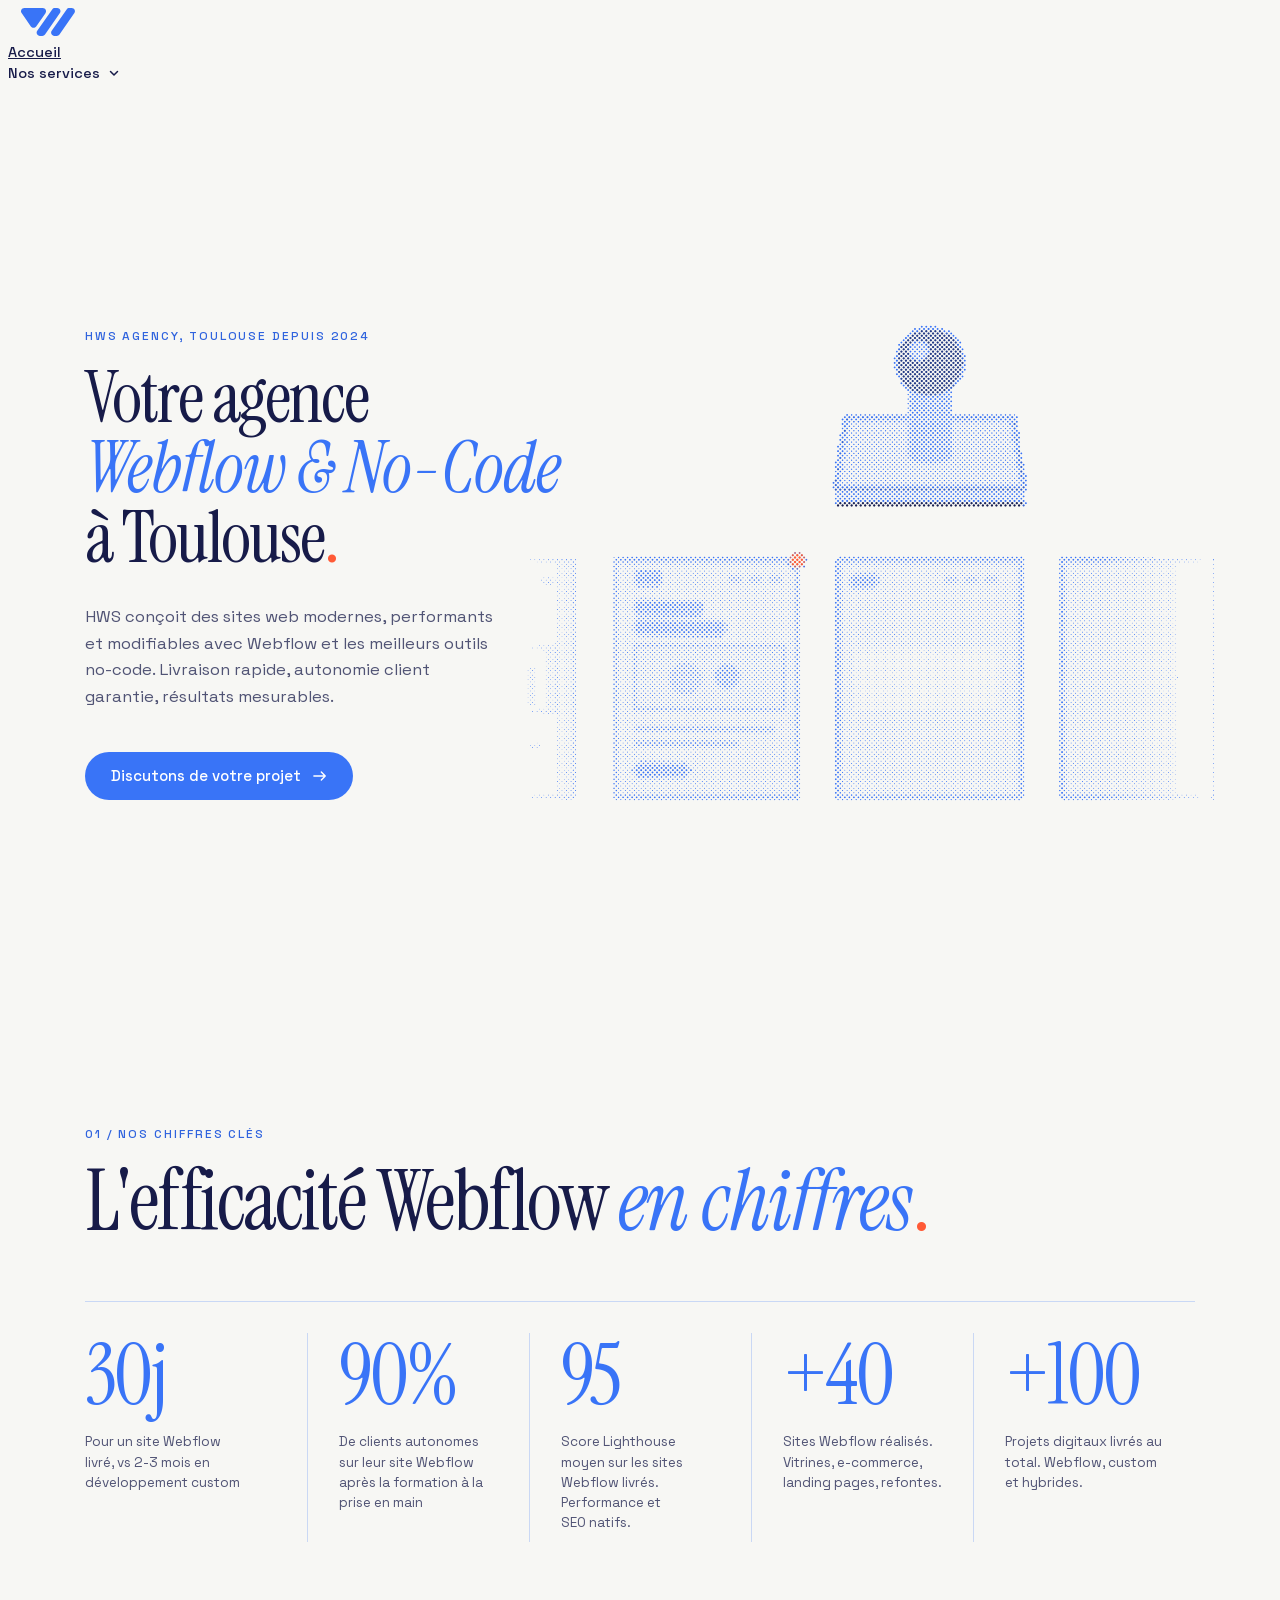
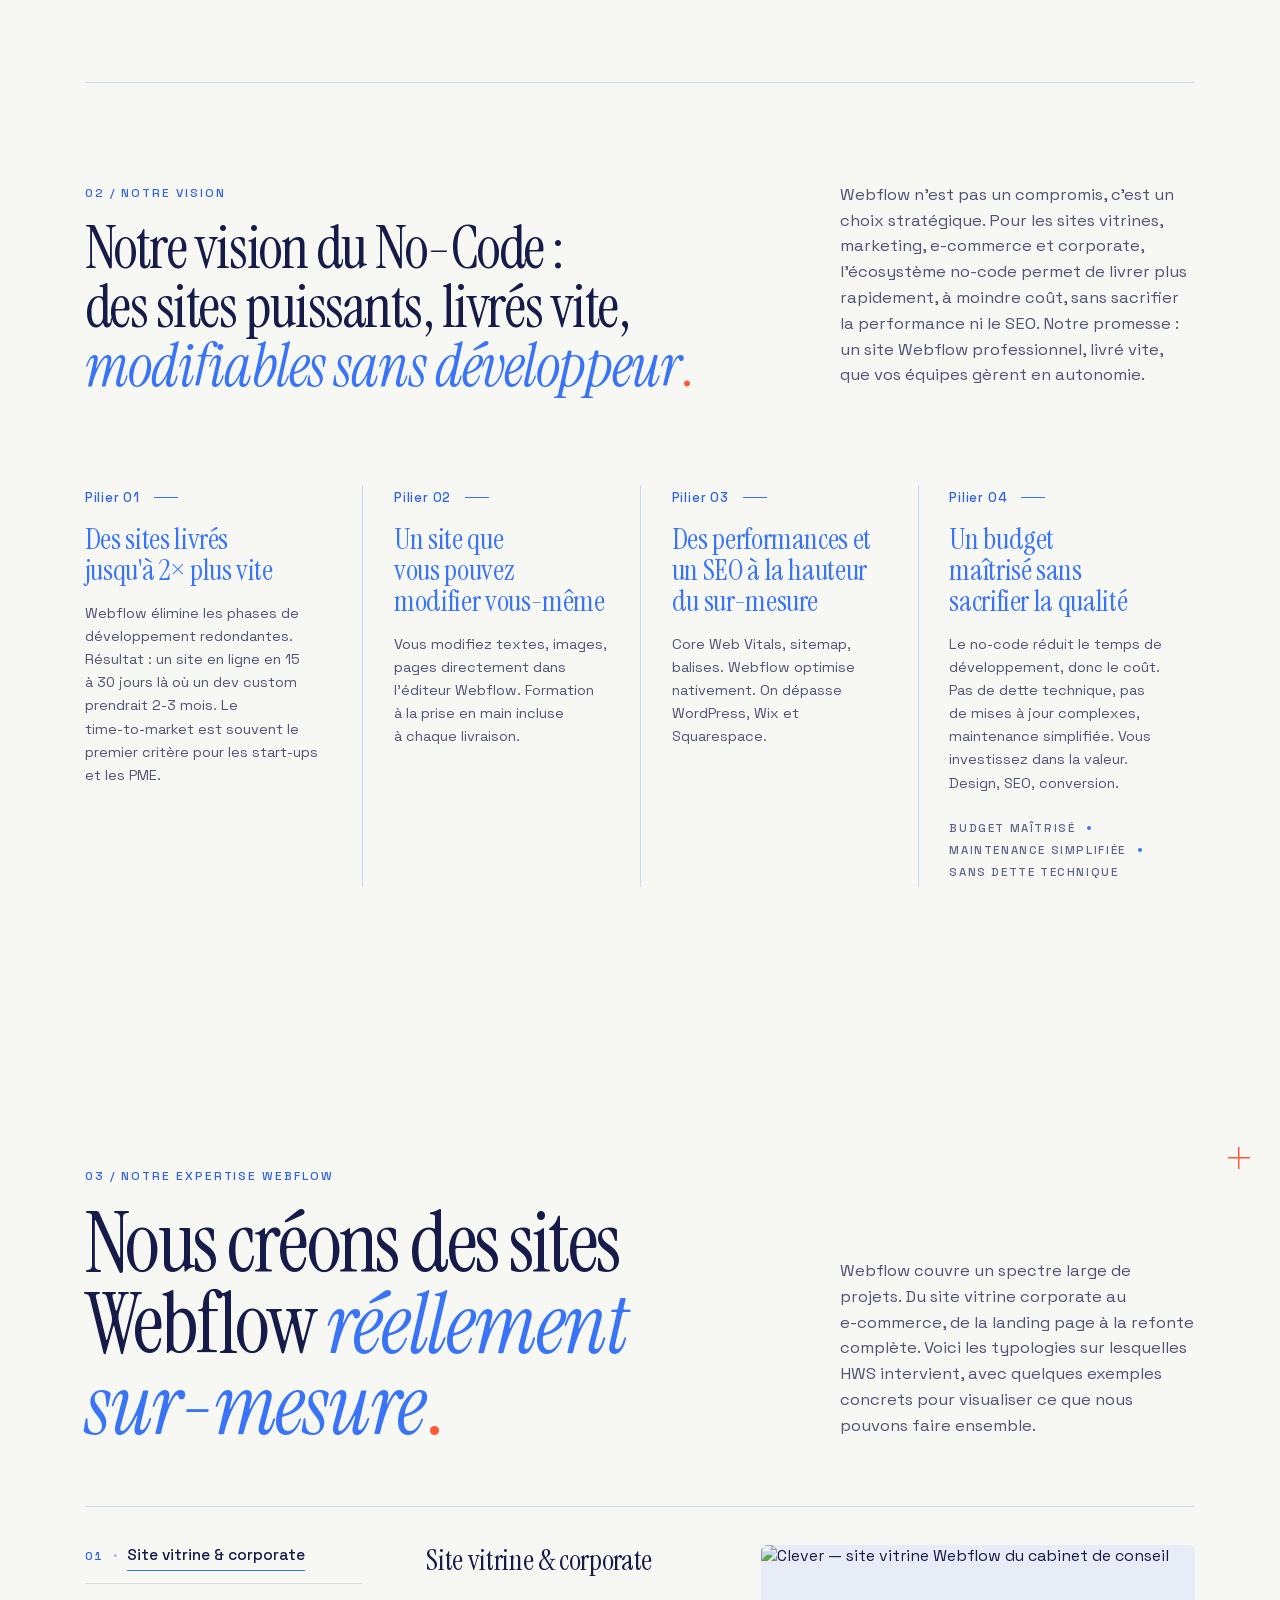
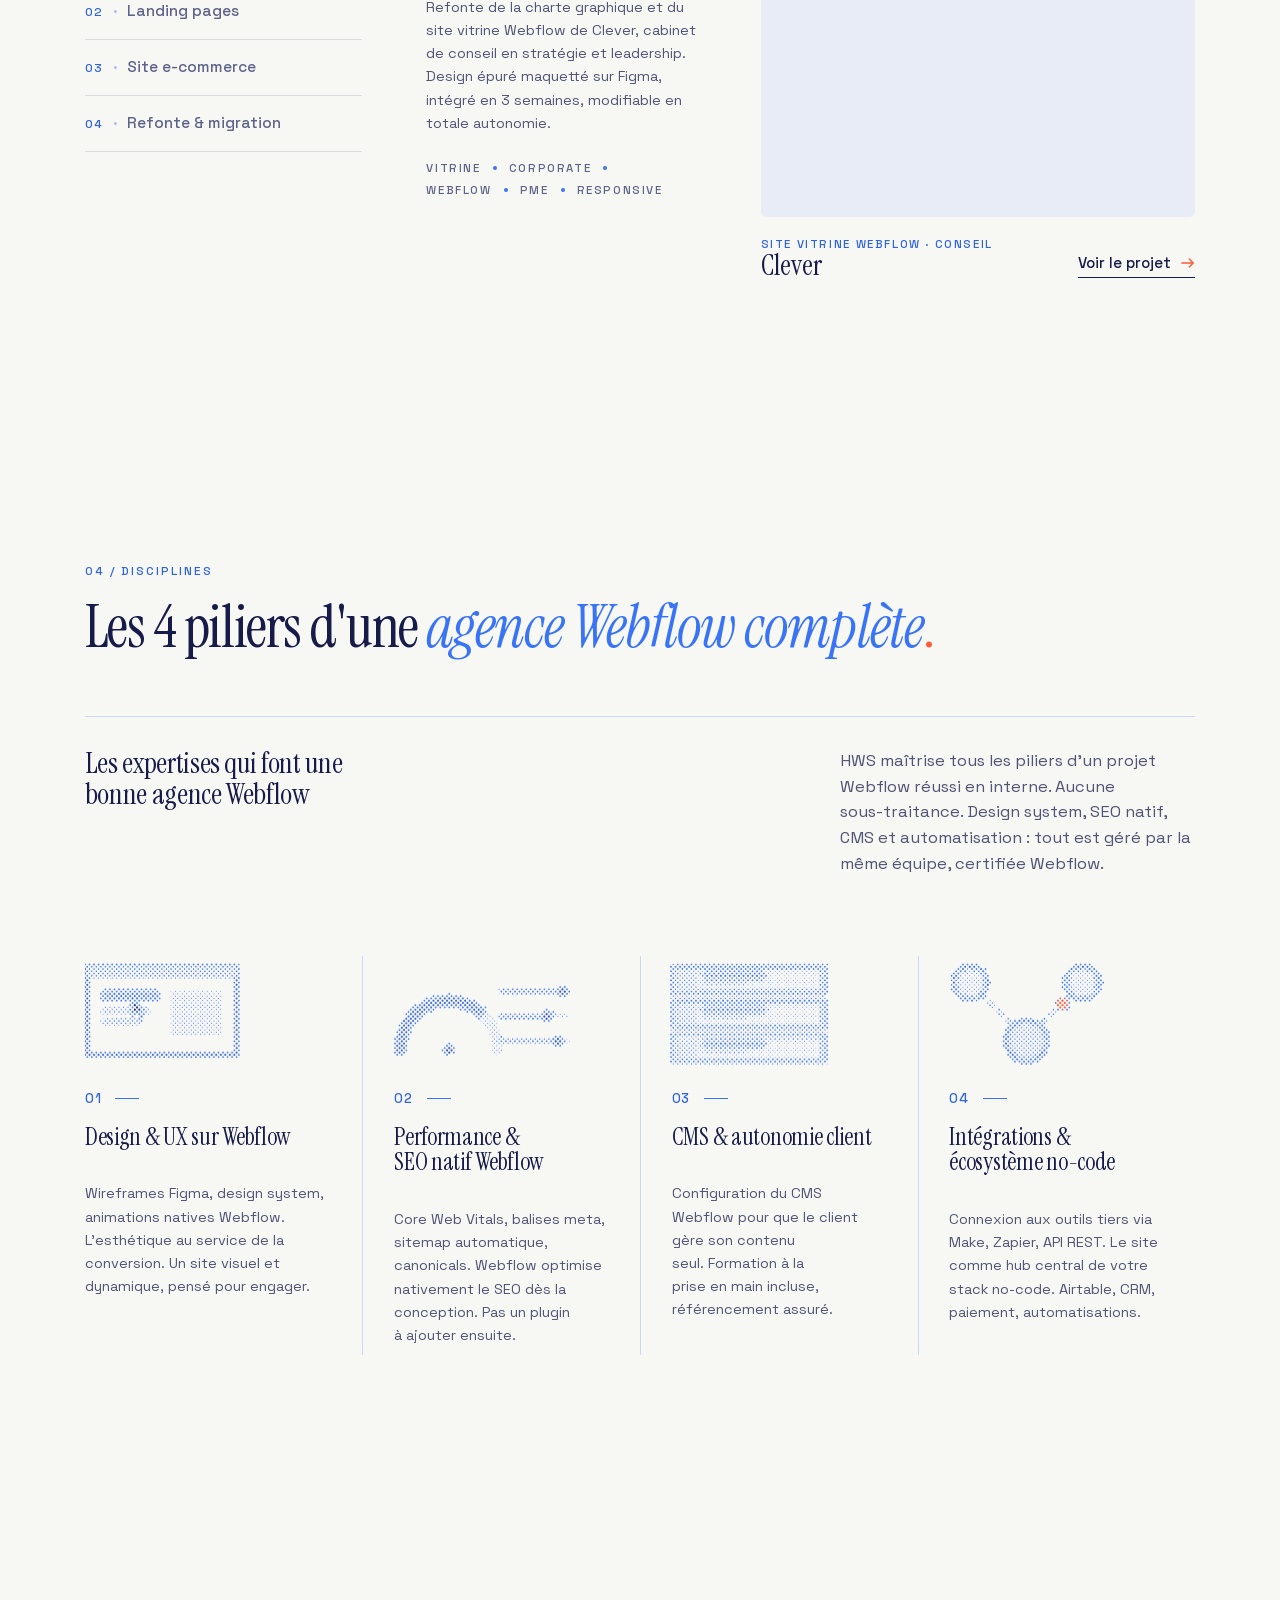
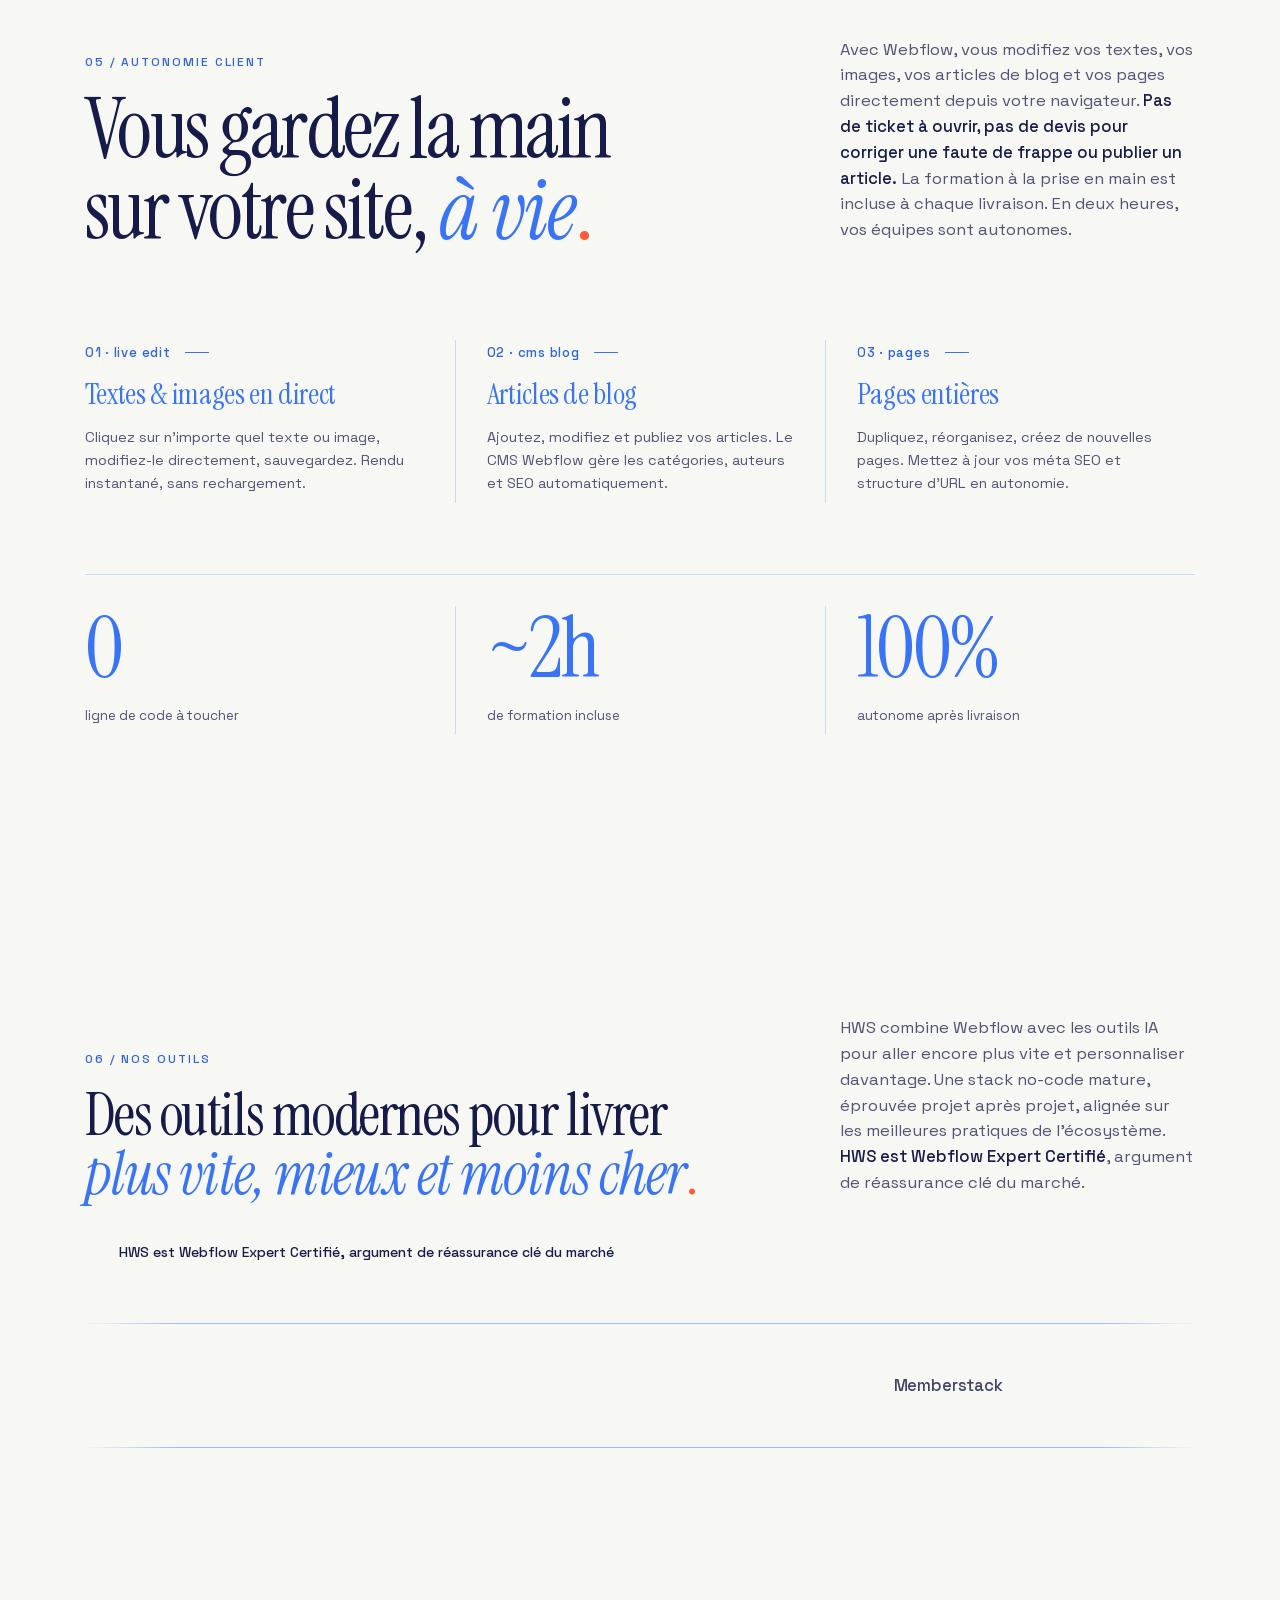
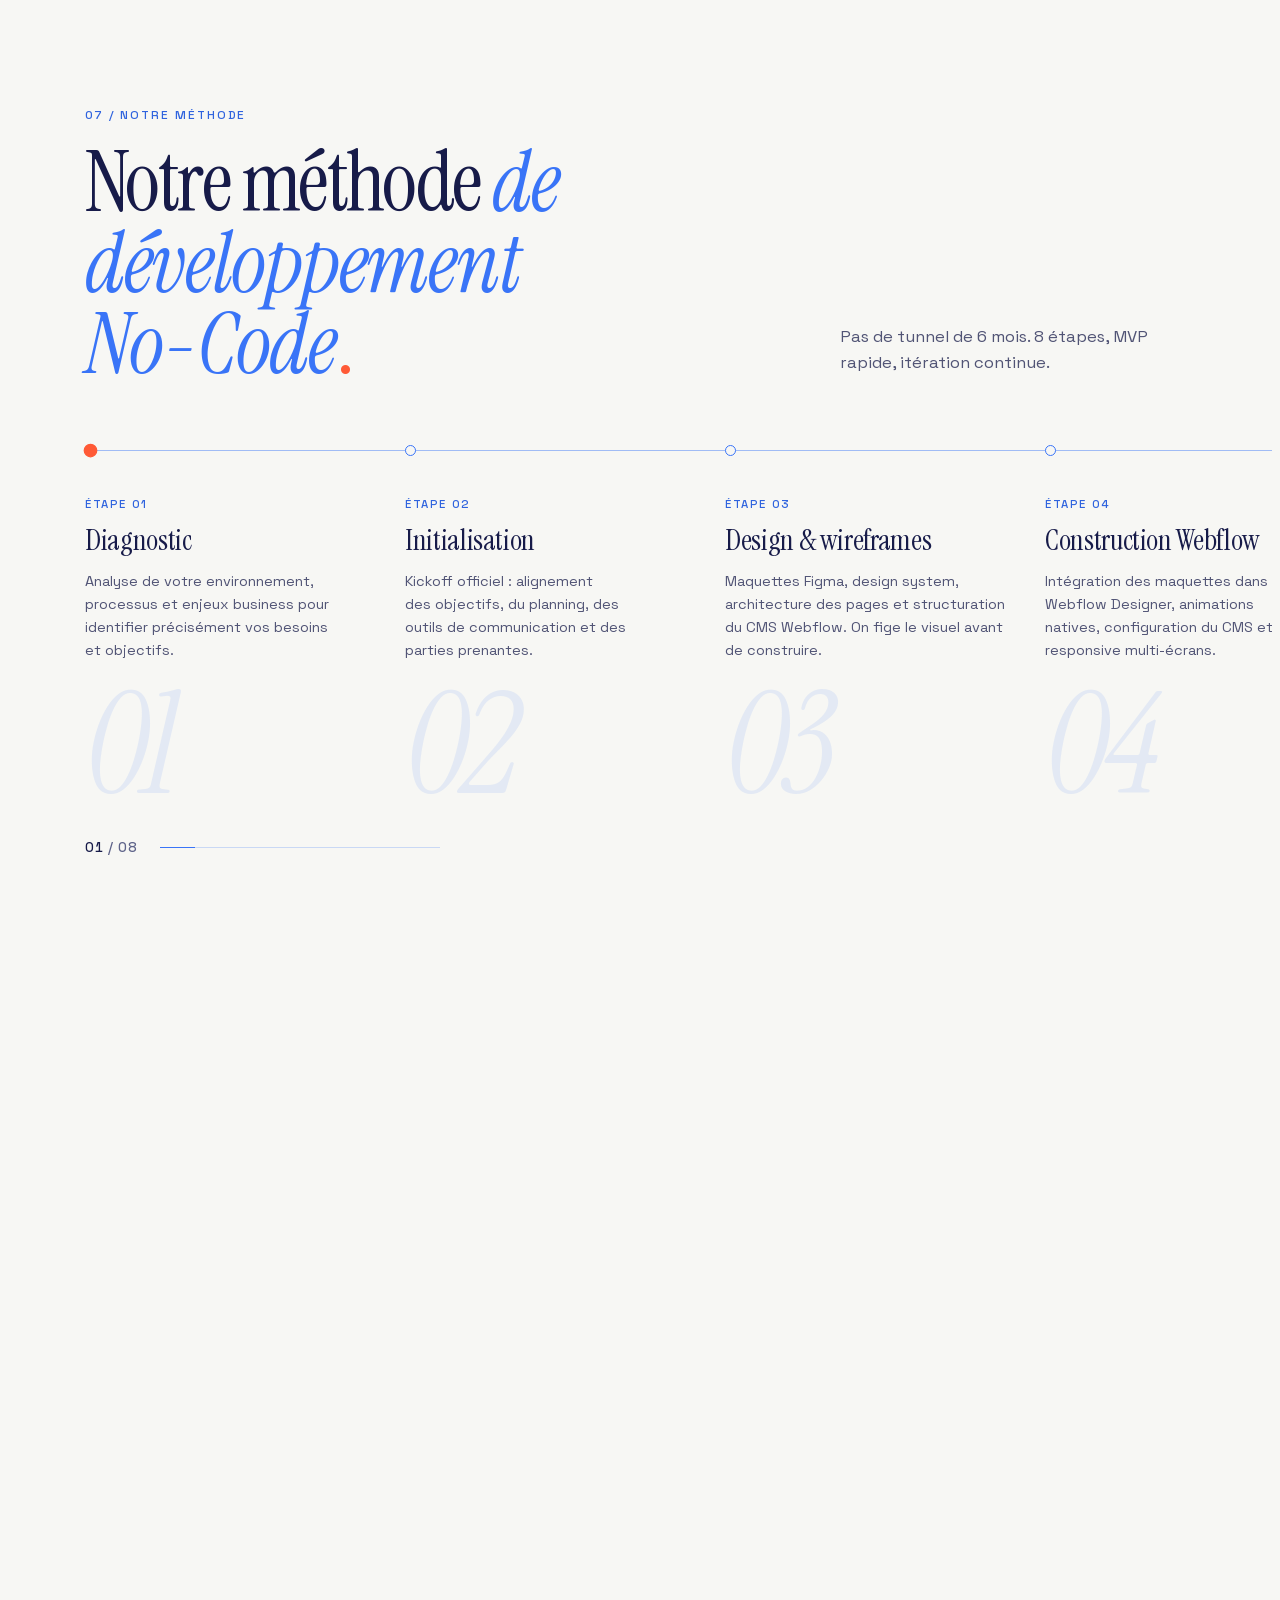
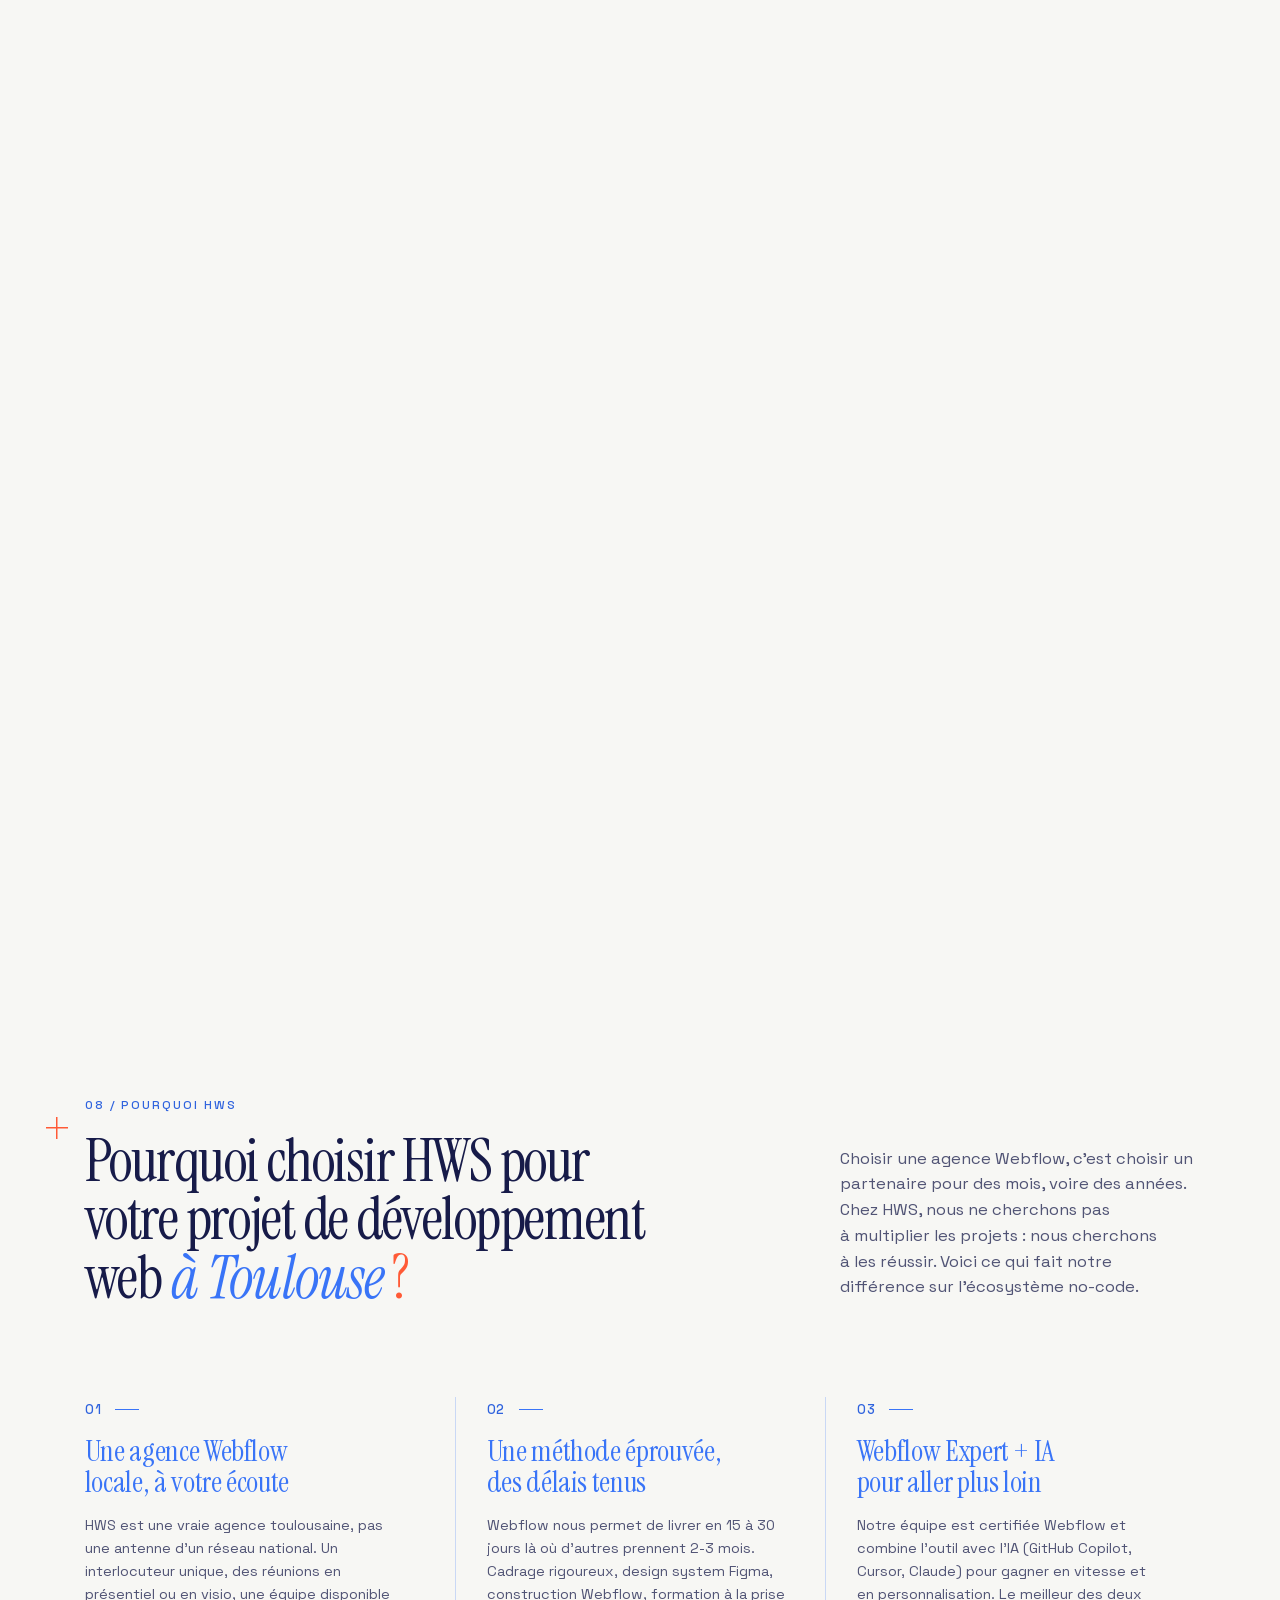
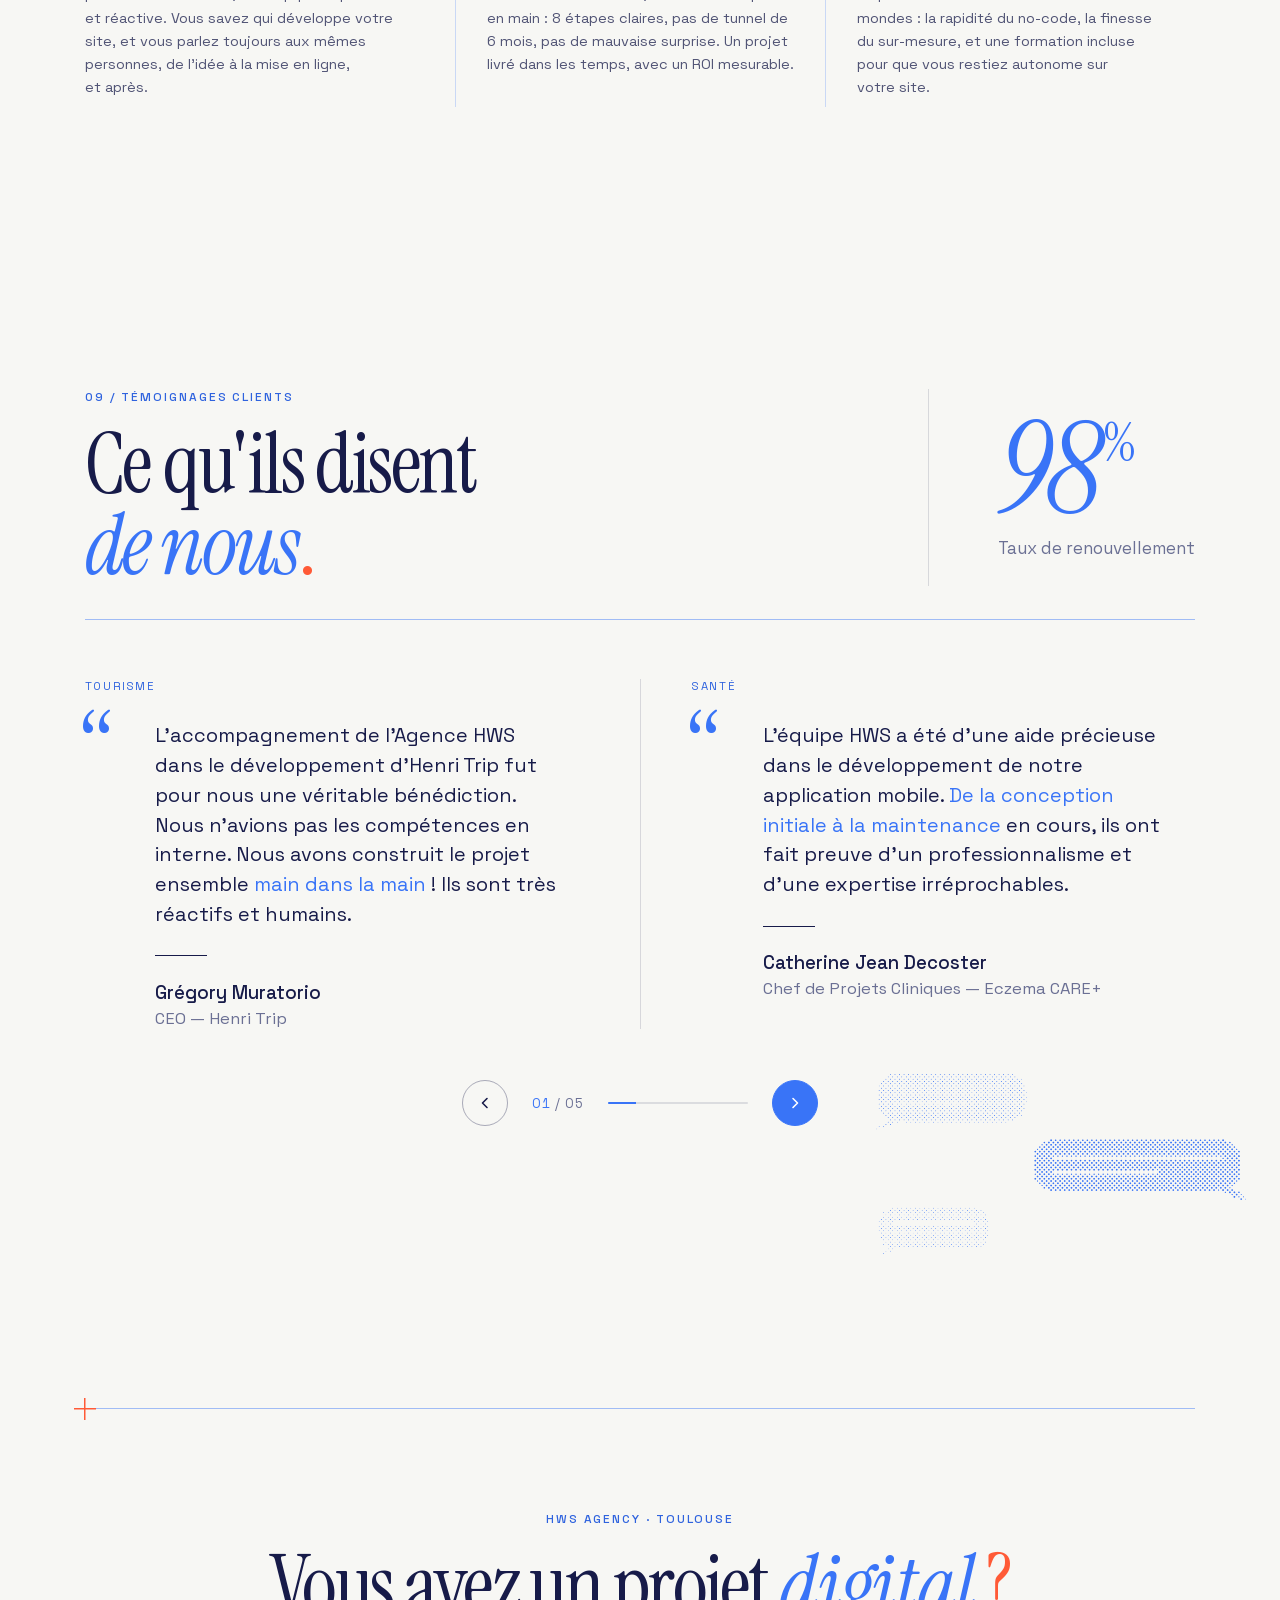
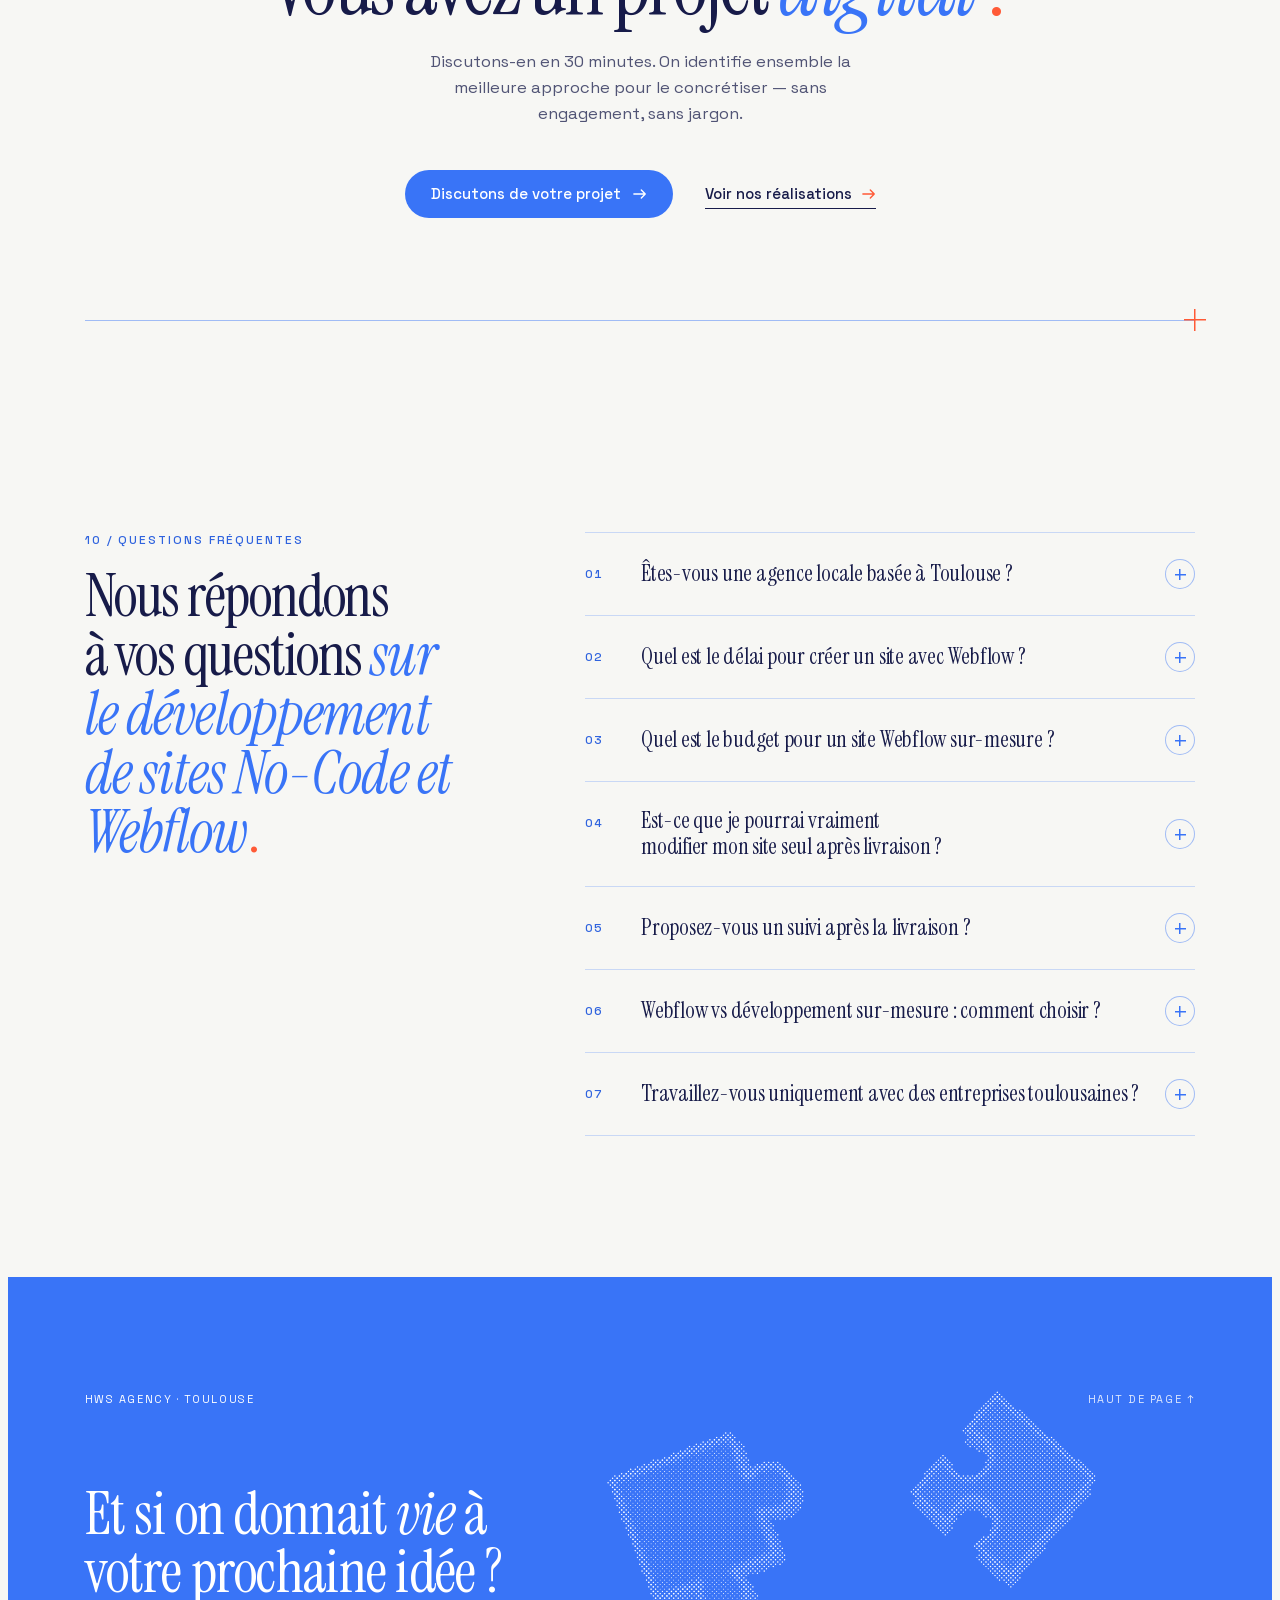
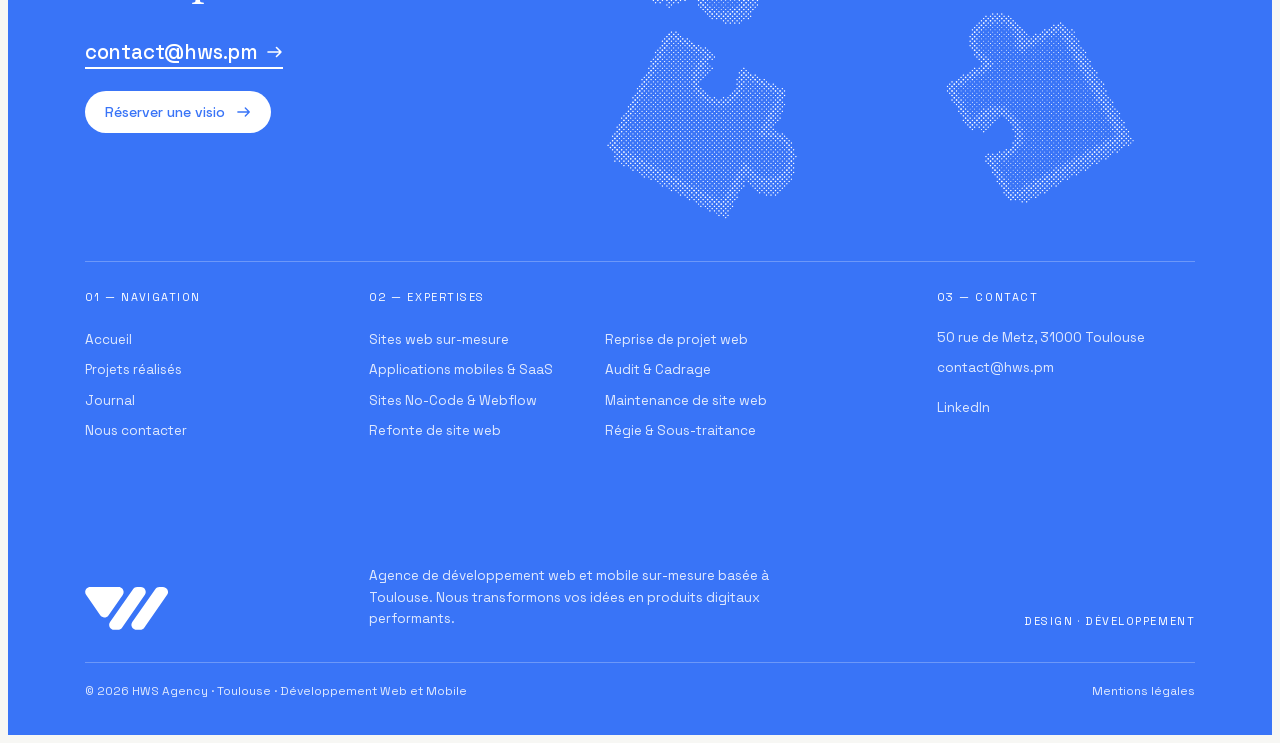
==== service-no-code-2026/index.html @ 495831cf "Aperçu de travail de la refonte HWS Agency 2026 Home, pages services Sur-mesure, No-Code & Webflow, " ====
<!DOCTYPE html><!-- This site was created in Webflow. https://webflow.com --><!-- Last Published: Mon Oct 19 2026 07:32:14 GMT+0000 (Coordinated Universal Time) --><html data-wf-domain="www.hws.pm" data-wf-page="6a0c187e4fdbf6ec1eeee830" class="s26-page" data-wf-site="69dcdc0620ab5f37ce8bfd2c" lang="fr"><head><meta name="robots" content="noindex"><meta charset="utf-8"/><link href="https://cdn.prod.website-files.com" rel="preconnect" crossorigin="anonymous"/><title>Agence Webflow &amp; No-Code à Toulouse | HWS Agency</title><meta content="Nous créons des sites web modernes, rapides et modifiables par vos équipes. HWS vous accompagne de A à Z dans votre projet Webflow ou No-Code à Toulouse." name="description"/><meta content="Agence Webflow &amp; No-Code à Toulouse | HWS Agency" property="og:title"/><meta content="Sites Webflow performants, modifiables sans développeur. Agence no-code certifiée à Toulouse." property="og:description"/><meta content="https://cdn.prod.website-files.com/69dcdc0620ab5f37ce8bfd2c/6a46676fd7e6476990ca9307_og-no-code-1200x630.jpg" property="og:image"/><meta content="Agence Webflow &amp; No-Code à Toulouse | HWS Agency" name="twitter:title"/><meta content="Sites Webflow performants, modifiables sans développeur. Agence no-code certifiée à Toulouse." name="twitter:description"/><meta property="og:type" content="website"/><meta content="summary_large_image" name="twitter:card"/><meta content="width=device-width, initial-scale=1" name="viewport"/><meta content="ic7UgtaZCsvFo0FzsHVyGvWYt0fra6kv9tv55vS_bpA" name="google-site-verification"/><meta content="Webflow" name="generator"/><link href="https://cdn.prod.website-files.com/69dcdc0620ab5f37ce8bfd2c/css/hws-agency-2-0.webflow.shared.4a36962f1.css" rel="stylesheet" type="text/css" integrity="sha384-SjaWLx6NztwSTkZGbgDvuVQ341Hsm7KYbaf2wVZO7K7CMA1oZScL0phfKZPndxuN" crossorigin="anonymous"/><script type="text/javascript">!function(o,c){var n=c.documentElement,t=" w-mod-";n.className+=t+"js",("ontouchstart"in o||o.DocumentTouch&&c instanceof DocumentTouch)&&(n.className+=t+"touch")}(window,document);</script><link href="https://cdn.prod.website-files.com/69dcdc0620ab5f37ce8bfd2c/69ea1d351a05c6524ab8f9e9_FavIcon%20HWS.png" rel="shortcut icon" type="image/x-icon"/><link href="https://cdn.prod.website-files.com/69dcdc0620ab5f37ce8bfd2c/69ea1d38f57dd8e8d5abacff_Webclip%20HWS.png" rel="apple-touch-icon"/><link href="https://www.hws.pm/services/sites-no-code-webflow" rel="canonical"/><!-- HWS Preloader v2 — « on entre dans le logo » (oct. 2026)
     Site Settings > Custom Code > Head. Joue à chaque affichage de page, y compris au retour arrière (bfcache).
     Écran bleu HWS + logo blanc (version 2026) → le logo devient une fenêtre sur la page → zoom dans la barre centrale.
     Remplace l'ancien préchargeur v1 (scripts « preloader » + « preloader_js » et div #pt), supprimé le 6 oct. 2026 : sauvegarde dans webflow-paste/ancien-preloader-v1-backup/. -->
<style>
#hws-pl{position:fixed;inset:0;z-index:2147483000;animation:hws-pl-failsafe .4s 5s forwards}
#hws-pl svg{display:block;width:100%;height:100%}
/* Bandeau cookies masqué pendant l'intro seulement : la classe est retirée à la fin, et l'animation expire seule au bout de 2,5 s si le script plantait. */
html.hws-pl-on #consentos-banner-host{animation:hws-pl-hold 2.5s}
@keyframes hws-pl-hold{0%,100%{visibility:hidden}}
@keyframes hws-pl-failsafe{to{opacity:0;visibility:hidden}}
</style>
<script>
(function(){
  var d=document,w=window;
  if(w.self!==w.top)return;
  var reduce=w.matchMedia&&w.matchMedia('(prefers-reduced-motion: reduce)').matches;
  var P=['M129.757 0.1875H42.2191H20.0031C4.49217 0.1875 -4.64224 17.6008 4.17444 30.3622L58.8265 109.467C66.4574 120.512 82.7685 120.543 90.4417 109.527L145.544 30.4229C154.429 17.6678 145.302 0.1875 129.757 0.1875Z','M215.306 0H201.104C194.821 0 188.933 3.06858 185.334 8.21936L96.7281 135.026C87.8172 147.778 96.9411 165.284 112.498 165.284H127.039C133.334 165.284 139.232 162.204 142.829 157.037L231.096 30.2301C239.975 17.4745 230.847 0 215.306 0Z','M301.078 0H286.882C280.598 0 274.71 3.06891 271.111 8.22015L182.514 135.027C173.604 147.779 182.728 165.284 198.285 165.284H212.82C219.117 165.284 225.014 162.203 228.611 157.036L316.869 30.2294C325.747 17.4736 316.62 0 301.078 0Z'];
  // Point visé par le zoom : milieu de la barre centrale du logo (unités du viewBox 321×166).
  // Viser le centre d'une forme garantit qu'on finit DANS le logo (donc sur la page), pas dans un vide blanc.
  var OX=163.72,OY=83,HALF=25;
  // Chronologie (ms) : apparition du logo, ouverture (le noir devient transparent), zoom, fin.
  var APPEAR=450,OPEN0=450,OPEN1=750,ZOOM0=600,ZOOM1=1500,FADE0=1470,END=1560;
  var el=d.createElement('div');el.id='hws-pl';el.setAttribute('aria-hidden','true');
  el.innerHTML='<svg xmlns="http://www.w3.org/2000/svg"><defs><g id="hws-pl-l">'+P.map(function(p){return '<path d="'+p+'"/>';}).join('')+'</g><mask id="hws-pl-m" maskUnits="userSpaceOnUse" x="0" y="0" width="100%" height="100%"><rect width="100%" height="100%" fill="#fff"/><use id="hws-pl-hole" href="#hws-pl-l" fill="#000" opacity="0"/></mask></defs><rect width="100%" height="100%" fill="#3974F7" mask="url(#hws-pl-m)"/><use id="hws-pl-ink" href="#hws-pl-l" fill="#fff"/></svg>';
  var logo=el.querySelector('#hws-pl-l'),ink=el.querySelector('#hws-pl-ink'),hole=el.querySelector('#hws-pl-hole'),t0=0;
  function c(x){return x<0?0:x>1?1:x;}
  function outBack(x){var s=1.6;x-=1;return 1+x*x*((s+1)*x+s);}
  function inOut(x){return x<.5?2*x*x:1-Math.pow(-2*x+2,2)/2;}
  function render(t){
    var W=w.innerWidth,H=w.innerHeight;
    var k0=Math.min(120,W*.28)/321;
    var kEnd=1.25*Math.sqrt(W*W+H*H)/2/HALF;
    var a=c(t/APPEAR),k,o,f;
    if(reduce){k=k0;o=1;f=1-c((t-400)/400);}
    else{
      var z=c((t-ZOOM0)/(ZOOM1-ZOOM0));
      k=k0*(.82+.18*outBack(a))*Math.exp(Math.log(kEnd/k0)*Math.pow(z,2.5));
      o=t<OPEN0?a:1-inOut(c((t-OPEN0)/(OPEN1-OPEN0)));
      f=1-c((t-FADE0)/(END-FADE0));
    }
    logo.setAttribute('transform','translate('+W/2+' '+H/2+') scale('+k+') translate('+(-OX)+' '+(-OY)+')');
    ink.setAttribute('opacity',o);
    // Le trou n'existe qu'une fois le logo noir opaque : sinon on verrait la page avant l'ouverture.
    hole.setAttribute('opacity',!reduce&&t>=OPEN0?1:0);
    el.style.opacity=f;
  }
  function done(){d.documentElement.classList.remove('hws-pl-on');if(el.parentNode)el.parentNode.removeChild(el);}
  function frame(){
    try{
      var t=performance.now()-t0;
      if(t>=(reduce?800:END))return done();
      render(t);requestAnimationFrame(frame);
    }catch(e){done();}
  }
  function mount(){
    d.documentElement.classList.add('hws-pl-on');
    el.style.animation='';el.style.opacity='';
    d.body.insertBefore(el,d.body.firstChild);
    render(0);
    requestAnimationFrame(function(){el.style.animation='none';t0=performance.now();frame();});
  }
  // Retour arrière servi depuis le cache du navigateur : les scripts ne se relancent pas, on rejoue l'intro à la main.
  w.addEventListener('pageshow',function(e){if(e.persisted&&!el.parentNode)mount();});
  if(d.body)mount();
  else{var mo=new MutationObserver(function(){if(d.body){mo.disconnect();mount();}});mo.observe(d.documentElement,{childList:true});}
})();
</script>

<style>
  html .nav-link.w--current,
  html .nav-mobile-link.w--current,
  html .nav-dropdown-link.w--current,
  html .nav-dropdown-link-mobile.w--current {
    color: #ffffff !important;
  }
  
  html .nav-link.w--current:hover,
  html .nav-mobile-link.w--current:hover {
    color: #3974f7 !important;
  }

  /* ── Gouttière fluide desktop — carousel #projects (les scripts projects_css_* injectent
     un padding 2.5rem après le CSS Webflow, on reprend la main ici) ── */
  #projects .ps-top,
  #projects .ps-bottom {
    padding-left: clamp(40px, 6vw, 96px) !important;
    padding-right: clamp(40px, 6vw, 96px) !important;
  }
  @media (max-width: 991px) {
    #projects .ps-top,
    #projects .ps-bottom {
      padding-left: 40px !important;
      padding-right: 40px !important;
    }
  }
</style>

<script type="application/ld+json">
{
  "@context": "https://schema.org",
  "@graph": [
    {
      "@type": "Service",
      "@id": "https://www.hws.pm/services/sites-no-code-webflow#service",
      "name": "Création de sites Webflow & No-Code",
      "serviceType": "Création de sites Webflow & No-Code",
      "url": "https://www.hws.pm/services/sites-no-code-webflow",
      "description": "Nous créons des sites web modernes, rapides et modifiables par vos équipes. HWS vous accompagne de A à Z dans votre projet Webflow ou No-Code à Toulouse.",
      "provider": {
        "@id": "https://www.hws.pm/#organization"
      },
      "areaServed": [
        {
          "@type": "City",
          "name": "Toulouse"
        },
        {
          "@type": "Country",
          "name": "France"
        }
      ]
    },
    {
      "@type": "BreadcrumbList",
      "itemListElement": [
        {
          "@type": "ListItem",
          "position": 1,
          "name": "Accueil",
          "item": "https://www.hws.pm/"
        },
        {
          "@type": "ListItem",
          "position": 2,
          "name": "Sites No-Code & Webflow"
        }
      ]
    },
    {
      "@type": "FAQPage",
      "@id": "https://www.hws.pm/services/sites-no-code-webflow#faq",
      "mainEntity": [
        {
          "@type": "Question",
          "name": "Êtes-vous une agence locale basée à Toulouse ?",
          "acceptedAnswer": {
            "@type": "Answer",
            "text": "Oui, HWS est une vraie agence toulousaine — pas une antenne d'un réseau national. Beaucoup d'agences référencées sur « agence Webflow Toulouse » sont en réalité des structures parisiennes avec une antenne ou un référencement local. Nos équipes sont basées au cœur de Toulouse, disponibles en présentiel et en visio pour toute la France."
          }
        },
        {
          "@type": "Question",
          "name": "Quel est le délai pour créer un site avec Webflow ?",
          "acceptedAnswer": {
            "@type": "Answer",
            "text": "Comptez 15 jours pour un MVP (plusieurs MVP livrés sur plateforme complexe). Notre méthode en 8 étapes garantit les délais annoncés. Fourchette selon la complexité : landing page 1-2 semaines, site vitrine 3-4 semaines, e-commerce 4-6 semaines."
          }
        },
        {
          "@type": "Question",
          "name": "Quel est le budget pour un site Webflow sur-mesure ?",
          "acceptedAnswer": {
            "@type": "Answer",
            "text": "Variable selon la complexité du projet. On vous oriente vers un devis gratuit après notre premier échange. Webflow permet souvent de réduire le budget vs un développement custom, sans sacrifier la qualité ni la performance. Transparence tarifaire dès le cadrage, pas de mauvaise surprise."
          }
        },
        {
          "@type": "Question",
          "name": "Est-ce que je pourrai vraiment modifier mon site seul après livraison ?",
          "acceptedAnswer": {
            "@type": "Answer",
            "text": "Oui, c'est l'argument N°1 du no-code. Concrètement : vous pourrez modifier textes, images, articles de blog, pages entières via l'éditeur Webflow. Formation à la prise en main incluse à chaque livraison."
          }
        },
        {
          "@type": "Question",
          "name": "Proposez-vous un suivi après la livraison ?",
          "acceptedAnswer": {
            "@type": "Answer",
            "text": "Une fois le site livré, on ne disparaît pas : mises à jour, monitoring, support réactif, évolutions futures. Nous proposons des contrats de maintenance pour assurer le suivi de votre site web dans la durée."
          }
        },
        {
          "@type": "Question",
          "name": "Webflow vs développement sur-mesure : comment choisir ?",
          "acceptedAnswer": {
            "@type": "Answer",
            "text": "Quand choisir Webflow : budget serré, besoin d'autonomie, délai court, site marketing/vitrine, e-commerce light. Quand choisir le dev custom : logique métier complexe, API lourdes, plateforme SaaS, volumes de données importants. HWS maîtrise les deux donc choix de la meilleure solution au début du projet — sans biais commercial."
          }
        },
        {
          "@type": "Question",
          "name": "Travaillez-vous uniquement avec des entreprises toulousaines ?",
          "acceptedAnswer": {
            "@type": "Answer",
            "text": "Non. Toulouse + Occitanie + toute la France en visio. Pour les clients distants, la collaboration se fait en visio avec la même qualité de suivi. Pour les clients toulousains, on se retrouve en présentiel selon votre préférence. Flexibilité présentiel/distanciel garantie."
          }
        }
      ]
    }
  ]
}
</script>
<script type="application/ld+json">
{
  "@context": "https://schema.org",
  "@type": "ProfessionalService",
  "@id": "https://www.hws.pm/#organization",
  "name": "HWS Agency",
  "url": "https://www.hws.pm/",
  "logo": "https://cdn.prod.website-files.com/69dcdc0620ab5f37ce8bfd2c/69ea1d38f57dd8e8d5abacff_Webclip%20HWS.png",
  "image": "https://cdn.prod.website-files.com/69dcdc0620ab5f37ce8bfd2c/69ea1d38f57dd8e8d5abacff_Webclip%20HWS.png",
  "description": "Agence de développement web & mobile sur-mesure basée à Toulouse. Nous transformons vos idées en produits digitaux performants.",
  "email": "contact@hws.pm",
  "address": {
    "@type": "PostalAddress",
    "streetAddress": "50 rue de Metz",
    "postalCode": "31000",
    "addressLocality": "Toulouse",
    "addressCountry": "FR"
  },
  "geo": {
    "@type": "GeoCoordinates",
    "latitude": 43.6005218,
    "longitude": 1.4493936
  },
  "areaServed": [
    { "@type": "City", "name": "Toulouse" },
    { "@type": "Country", "name": "France" }
  ],
  "foundingDate": "2024",
  "sameAs": [
    "https://www.linkedin.com/company/hws-agency"
  ]
}
</script>

<!--
  ORDRE DES 3 BLOCS CI-DESSOUS : NE PAS MODIFIER.
  1. Consent Mode  — doit être le premier script Google de la page (exigence Google).
  2. Snippet GTM.
  3. Loader Consentos — DOIT rester APRÈS le snippet GTM. Le loader patche
     document.createElement et met type="text/blocked" sur tout script matchant
     googletagmanager.com. Le snippet GTM n'y échappe que parce qu'il s'exécute avant.
     Le remonter au-dessus tuerait GTM entièrement.
-->

<!-- 1. Google Consent Mode -->


<!-- 2. Google Tag Manager -->

<!-- End Google Tag Manager -->

<!-- 3. CMP Consentos — émet le gtag('consent','update') après choix du visiteur -->
<script src="https://cdn.prod.website-files.com/69dcdc0620ab5f37ce8bfd2c%2F689e5ba67671442434f3ca35%2F69ea13e371f8c352d56bd645%2Fburger_css-2.0.3.js" type="text/javascript"></script><script src="https://cdn.prod.website-files.com/69dcdc0620ab5f37ce8bfd2c%2F689e5ba67671442434f3ca35%2F69eb7fbbe92001ded472bfa0%2Fhws_scroll_animations-1.1.0.js" type="text/javascript"></script><!-- hws_collab_bundle-1.0.0.js retiré : remplacé par collab-2026 --><script src="https://cdn.prod.website-files.com/69dcdc0620ab5f37ce8bfd2c%2F689e5ba67671442434f3ca35%2F69ef10ef19271dfac65317ef%2Fhws_blog_richtext_styles-1.2.0.js" type="text/javascript"></script><script src="https://cdn.prod.website-files.com/69dcdc0620ab5f37ce8bfd2c%2F689e5ba67671442434f3ca35%2F6a9ed01c44a101a7fbd1c1c5%2Fhws_overflow_sticky_fix-1.0.0.js" type="text/javascript"></script><!-- hws_collab_bundle-1.0.0.js retiré : remplacé par collab-2026 --><script src="https://cdn.prod.website-files.com/69dcdc0620ab5f37ce8bfd2c%2F689e5ba67671442434f3ca35%2F69dcf8dde50ce812bad2925e%2Fprojects_css_3-1.0.0.js" type="text/javascript"></script><link rel="stylesheet" href="../polices-2026/polices-2026.css">
<script>document.write('<link rel="stylesheet" href="../footer-2026/footer-2026.css?v=' + Date.now() + '">');</script>
<style>
  /* Footer « puzzle » : la zone de trame couvre toute la moitié droite, le puzzle y est centré par le script. */
  @media (min-width: 641px) { .hf26 .hf26-trame { top: 0; right: -4vw; width: min(64vw, 1150px); } }
</style>
<script>document.write('<link rel="stylesheet" href="../avis-2026/avis-2026.css?v=' + Date.now() + '">');</script>
<script>document.write('<link rel="stylesheet" href="../systeme-2026/systeme-2026.css?v=' + Date.now() + '">');</script>
<script>document.write('<link rel="stylesheet" href="../nav-2026/nav-2026.css?v=' + Date.now() + '">');</script>
<script>document.write('<link rel="stylesheet" href="../service-sur-mesure-2026/sur-mesure-2026.css?v=' + Date.now() + '">');</script>
<script>document.write('<link rel="stylesheet" href="no-code-2026.css?v=' + Date.now() + '">');</script>
</head><body><div class="nav-section"><a href="https://www.hws.pm/" class="nav-logo-wrap w-inline-block"><svg width="80" height="42" viewBox="0 0 321 166" fill="none" xmlns="http://www.w3.org/2000/svg" class="nav-logo-svg"><path d="M129.757 0.1875H42.2191H20.0031C4.49217 0.1875 -4.64224 17.6008 4.17444 30.3622L58.8265 109.467C66.4574 120.512 82.7685 120.543 90.4417 109.527L145.544 30.4229C154.429 17.6678 145.302 0.1875 129.757 0.1875Z" fill="white"></path><path d="M215.306 0H201.104C194.821 0 188.933 3.06858 185.334 8.21936L96.7281 135.026C87.8172 147.778 96.9411 165.284 112.498 165.284H127.039C133.334 165.284 139.232 162.204 142.829 157.037L231.096 30.2301C239.975 17.4745 230.847 0 215.306 0Z" fill="white"></path><path d="M301.078 0H286.882C280.598 0 274.71 3.06891 271.111 8.22015L182.514 135.027C173.604 147.779 182.728 165.284 198.285 165.284H212.82C219.117 165.284 225.014 162.203 228.611 157.036L316.869 30.2294C325.747 17.4736 316.62 0 301.078 0Z" fill="white"></path></svg></a><div class="nav-links"><a href="https://www.hws.pm/" class="nav-link">Accueil</a><div class="nv-mega"><button type="button" class="nav-link nv-mega-toggle" aria-expanded="false" aria-controls="nv-mega-panel">Nos services <svg class="nv-chevron" viewBox="0 0 12 12" aria-hidden="true" focusable="false"><path d="M2.5 4.5 6 8l3.5-3.5" fill="none" stroke="currentColor" stroke-width="1.5" stroke-linecap="round" stroke-linejoin="round"/></svg></button><div class="nv-mega-panel" id="nv-mega-panel" role="region" aria-label="Nos services" hidden><div class="nv-mega-inner"><div class="nv-intro"><p class="nv-label">Expertises</p><p class="nv-titre">Ce qu’on construit <em>ensemble.</em></p><p class="nv-texte">Huit expertises pour concevoir, reprendre et faire grandir vos produits digitaux, à Toulouse et à distance.</p><a class="nv-cta" href="#">Un projet en tête ? Réserver une visio <svg class="nv-fleche" viewBox="0 0 16 16" aria-hidden="true" focusable="false"><path d="M1 8h13M9.5 3.5 14 8l-4.5 4.5" fill="none" stroke="currentColor" stroke-width="1.6" stroke-linecap="round" stroke-linejoin="round"/></svg></a><a class="nv-second" href="https://www.hws.pm/projets-realises">Voir nos projets réalisés <svg class="nv-fleche" viewBox="0 0 16 16" aria-hidden="true" focusable="false"><path d="M1 8h13M9.5 3.5 14 8l-4.5 4.5" fill="none" stroke="currentColor" stroke-width="1.6" stroke-linecap="round" stroke-linejoin="round"/></svg></a></div><div class="nv-catalogue"><div class="nv-groupe"><p class="nv-groupe-titre" id="nv-g01"><span>01</span> Concevoir &amp; développer</p><ul aria-labelledby="nv-g01"><li><a class="nv-lien" href="https://www.hws.pm/services/sites-web-sur-mesure"><span class="nv-lien-nom">Sites web sur-mesure <svg class="nv-fleche" viewBox="0 0 16 16" aria-hidden="true" focusable="false"><path d="M1 8h13M9.5 3.5 14 8l-4.5 4.5" fill="none" stroke="currentColor" stroke-width="1.6" stroke-linecap="round" stroke-linejoin="round"/></svg></span><span class="nv-lien-desc">Des sites performants et évolutifs, développés pour vous.</span></a></li><li><a class="nv-lien" href="https://www.hws.pm/services/sites-no-code-webflow" aria-current="page"><span class="nv-lien-nom">Sites No-Code &amp; Webflow <svg class="nv-fleche" viewBox="0 0 16 16" aria-hidden="true" focusable="false"><path d="M1 8h13M9.5 3.5 14 8l-4.5 4.5" fill="none" stroke="currentColor" stroke-width="1.6" stroke-linecap="round" stroke-linejoin="round"/></svg></span><span class="nv-lien-desc">Des sites modernes, rapides et modifiables par vos équipes.</span></a></li><li><a class="nv-lien" href="https://www.hws.pm/services/applications-mobiles-saas"><span class="nv-lien-nom">Applications mobiles &amp; SaaS <svg class="nv-fleche" viewBox="0 0 16 16" aria-hidden="true" focusable="false"><path d="M1 8h13M9.5 3.5 14 8l-4.5 4.5" fill="none" stroke="currentColor" stroke-width="1.6" stroke-linecap="round" stroke-linejoin="round"/></svg></span><span class="nv-lien-desc">Des applications mobiles et SaaS sur-mesure, évolutives.</span></a></li></ul></div><div class="nv-groupe"><p class="nv-groupe-titre" id="nv-g02"><span>02</span> Reprendre &amp; faire évoluer</p><ul aria-labelledby="nv-g02"><li><a class="nv-lien" href="https://www.hws.pm/services/refonte-site-web"><span class="nv-lien-nom">Refonte de site web <svg class="nv-fleche" viewBox="0 0 16 16" aria-hidden="true" focusable="false"><path d="M1 8h13M9.5 3.5 14 8l-4.5 4.5" fill="none" stroke="currentColor" stroke-width="1.6" stroke-linecap="round" stroke-linejoin="round"/></svg></span><span class="nv-lien-desc">Design, UX, performances et SEO, repris de A à Z.</span></a></li><li><a class="nv-lien" href="https://www.hws.pm/services/reprise-projet-web"><span class="nv-lien-nom">Reprise de projet web <svg class="nv-fleche" viewBox="0 0 16 16" aria-hidden="true" focusable="false"><path d="M1 8h13M9.5 3.5 14 8l-4.5 4.5" fill="none" stroke="currentColor" stroke-width="1.6" stroke-linecap="round" stroke-linejoin="round"/></svg></span><span class="nv-lien-desc">On reprend votre code, on le stabilise, on le fait avancer.</span></a></li><li><a class="nv-lien" href="https://www.hws.pm/services/maintenance-site-web"><span class="nv-lien-nom">Maintenance <svg class="nv-fleche" viewBox="0 0 16 16" aria-hidden="true" focusable="false"><path d="M1 8h13M9.5 3.5 14 8l-4.5 4.5" fill="none" stroke="currentColor" stroke-width="1.6" stroke-linecap="round" stroke-linejoin="round"/></svg></span><span class="nv-lien-desc">Mises à jour, sécurité, monitoring et évolutions.</span></a></li></ul></div><div class="nv-groupe"><p class="nv-groupe-titre" id="nv-g03"><span>03</span> Cadrer &amp; renforcer</p><ul aria-labelledby="nv-g03"><li><a class="nv-lien" href="https://www.hws.pm/services/audit-de-site-web"><span class="nv-lien-nom">Audit &amp; Cadrage <svg class="nv-fleche" viewBox="0 0 16 16" aria-hidden="true" focusable="false"><path d="M1 8h13M9.5 3.5 14 8l-4.5 4.5" fill="none" stroke="currentColor" stroke-width="1.6" stroke-linecap="round" stroke-linejoin="round"/></svg></span><span class="nv-lien-desc">Technique, UX, SEO, sécurité : un rapport concret et priorisé.</span></a></li><li><a class="nv-lien" href="https://www.hws.pm/services/regie-sous-traitance"><span class="nv-lien-nom">Régie &amp; Sous-traitance <svg class="nv-fleche" viewBox="0 0 16 16" aria-hidden="true" focusable="false"><path d="M1 8h13M9.5 3.5 14 8l-4.5 4.5" fill="none" stroke="currentColor" stroke-width="1.6" stroke-linecap="round" stroke-linejoin="round"/></svg></span><span class="nv-lien-desc">Des développeurs salariés HWS intégrés à vos équipes.</span></a></li></ul></div></div><button type="button" class="nv-fermer" aria-label="Fermer le menu Nos services">Fermer <span aria-hidden="true">×</span></button></div></div></div><a href="https://www.hws.pm/projets-realises" class="nav-link">Projets réalisés</a><a href="https://www.hws.pm/blog" class="nav-link">Journal</a></div><a href="#" class="btn-primary w-button">Réserver une visio</a><a id="nav-burger-btn" href="#" class="nav-burger w-button"><span class="nav-burger-line"></span><span class="nav-burger-line"></span><span class="nav-burger-line"></span></a><div id="nav-mobile-menu" class="nav-mobile-menu"><div class="nav-mobile-links"><a href="https://www.hws.pm/" class="nav-mobile-link">Accueil</a><details class="nv-m-services"><summary class="nav-mobile-link">Nos services <svg class="nv-chevron" viewBox="0 0 12 12" aria-hidden="true" focusable="false"><path d="M2.5 4.5 6 8l3.5-3.5" fill="none" stroke="currentColor" stroke-width="1.5" stroke-linecap="round" stroke-linejoin="round"/></svg></summary><div class="nv-m-groupes"><details class="nv-m-groupe"><summary><span>01</span> Concevoir &amp; développer <svg class="nv-chevron" viewBox="0 0 12 12" aria-hidden="true" focusable="false"><path d="M2.5 4.5 6 8l3.5-3.5" fill="none" stroke="currentColor" stroke-width="1.5" stroke-linecap="round" stroke-linejoin="round"/></svg></summary><ul><li><a class="nav-dropdown-link-mobile" href="https://www.hws.pm/services/sites-web-sur-mesure">Sites web sur-mesure</a></li><li><a class="nav-dropdown-link-mobile" href="https://www.hws.pm/services/sites-no-code-webflow" aria-current="page">Sites No-Code &amp; Webflow</a></li><li><a class="nav-dropdown-link-mobile" href="https://www.hws.pm/services/applications-mobiles-saas">Applications mobiles &amp; SaaS</a></li></ul></details><details class="nv-m-groupe"><summary><span>02</span> Reprendre &amp; faire évoluer <svg class="nv-chevron" viewBox="0 0 12 12" aria-hidden="true" focusable="false"><path d="M2.5 4.5 6 8l3.5-3.5" fill="none" stroke="currentColor" stroke-width="1.5" stroke-linecap="round" stroke-linejoin="round"/></svg></summary><ul><li><a class="nav-dropdown-link-mobile" href="https://www.hws.pm/services/refonte-site-web">Refonte de site web</a></li><li><a class="nav-dropdown-link-mobile" href="https://www.hws.pm/services/reprise-projet-web">Reprise de projet web</a></li><li><a class="nav-dropdown-link-mobile" href="https://www.hws.pm/services/maintenance-site-web">Maintenance</a></li></ul></details><details class="nv-m-groupe"><summary><span>03</span> Cadrer &amp; renforcer <svg class="nv-chevron" viewBox="0 0 12 12" aria-hidden="true" focusable="false"><path d="M2.5 4.5 6 8l3.5-3.5" fill="none" stroke="currentColor" stroke-width="1.5" stroke-linecap="round" stroke-linejoin="round"/></svg></summary><ul><li><a class="nav-dropdown-link-mobile" href="https://www.hws.pm/services/audit-de-site-web">Audit &amp; Cadrage</a></li><li><a class="nav-dropdown-link-mobile" href="https://www.hws.pm/services/regie-sous-traitance">Régie &amp; Sous-traitance</a></li></ul></details></div></details><a href="https://www.hws.pm/projets-realises" class="nav-mobile-link">Projets réalisés</a><a href="https://www.hws.pm/blog" class="nav-mobile-link">Journal</a><a href="#contact" class="nav-mobile-cta">Réserver une visio</a></div></div></div><!-- ░░ PAGE SERVICE 2026 « Sites No-Code & Webflow » ░░ socle : ../systeme-2026/ · composants des pages services : ../service-sur-mesure-2026/sur-mesure-2026.css et .js · page : no-code-2026.css · héro : tampon-2026.js -->
<section class="s26 sm26-hero nc26-hero" aria-labelledby="sm26-h1">
  <canvas class="sm26-patron nc26-tampon" role="img" aria-label="Un tampon dont la face est le gabarit d'une page web imprime une nouvelle page à chaque passage ; le contenu se dépose dans le gabarit et la dernière page imprimée reçoit un point « publié »."></canvas>
  <div class="sm26-hero-inner">
    <p class="s26-label" data-s26-apparition>HWS Agency, Toulouse depuis 2024</p>
    <h1 class="sm26-h1" id="sm26-h1" data-s26-apparition>Votre agence <em>Webflow &amp; No-Code</em> à&nbsp;Toulouse<span class="s26-point">.</span></h1>
    <p class="sm26-hero-texte" data-s26-apparition>HWS conçoit des sites web modernes, performants et modifiables avec Webflow et les meilleurs outils no-code. Livraison rapide, autonomie client garantie, résultats mesurables.</p>
    <div class="sm26-hero-actions" data-s26-apparition>
      <a class="s26-bouton" href="#cta-final">Discutons de votre projet <svg class="s26-fleche" viewBox="0 0 16 16" aria-hidden="true" focusable="false"><path d="M1 8h13M9.5 3.5 14 8l-4.5 4.5" fill="none" stroke="currentColor" stroke-width="1.6" stroke-linecap="round" stroke-linejoin="round"/></svg></a>
    </div>
  </div>
</section>

<section id="chiffres" class="s26 sm26-chiffres nc26-chiffres" aria-labelledby="sm26-chiffres-titre">
  <div class="s26-inner">
    <p class="s26-label s26-label--num" data-s26-apparition>Nos chiffres clés</p>
    <h2 class="s26-titre s26-titre--point" id="sm26-chiffres-titre" data-s26-apparition>L'efficacité Webflow <em>en chiffres</em></h2>
    <dl class="s26-colonnes sm26-chiffres-liste" style="--n:5">
      <div data-s26-apparition><dt>Pour un site Webflow livré, vs 2-3 mois en développement custom</dt><dd class="s26-chiffre"><span data-s26-compte="30" data-apres="j">30j</span></dd></div>
      <div data-s26-apparition><dt>De clients autonomes sur leur site Webflow après la formation à la prise en main</dt><dd class="s26-chiffre"><span data-s26-compte="90" data-apres="%">90%</span></dd></div>
      <div data-s26-apparition><dt>Score Lighthouse moyen sur les sites Webflow livrés. Performance et SEO natifs.</dt><dd class="s26-chiffre"><span data-s26-compte="95">95</span></dd></div>
      <div data-s26-apparition><dt>Sites Webflow réalisés. Vitrines, e-commerce, landing pages, refontes.</dt><dd class="s26-chiffre"><span data-s26-compte="40" data-avant="+">+40</span></dd></div>
      <div data-s26-apparition><dt>Projets digitaux livrés au total. Webflow, custom et hybrides.</dt><dd class="s26-chiffre"><span data-s26-compte="100" data-avant="+">+100</span></dd></div>
    </dl>
  </div>
</section>

<section id="proposition" class="s26 sm26-vision s26--suite" aria-labelledby="sm26-vision-titre">
  <div class="s26-inner">
    <div class="sm26-filet-entree" aria-hidden="true"></div>
    <div class="s26-entete">
      <div>
        <p class="s26-label s26-label--num" data-s26-apparition>Notre vision</p>
        <h2 class="s26-titre s26-titre--long s26-titre--point" id="sm26-vision-titre" data-s26-apparition>Notre vision du No-Code : des sites puissants, livrés vite, <em>modifiables sans développeur</em></h2>
      </div>
      <p class="s26-chapo" data-s26-apparition>Webflow n'est pas un compromis, c'est un choix stratégique. Pour les sites vitrines, marketing, e-commerce et corporate, l'écosystème no-code permet de livrer plus rapidement, à moindre coût, sans sacrifier la performance ni le SEO. Notre promesse : un site Webflow professionnel, livré vite, que vos équipes gèrent en autonomie.</p>
    </div>
    <ol class="s26-colonnes sm26-piliers" style="--n:4">
      <li data-s26-apparition><p class="s26-num">Pilier 01</p><h3 class="s26-sous-titre s26-sous-titre--bleu">Des sites livrés jusqu'à 2× plus vite</h3><p class="s26-texte">Webflow élimine les phases de développement redondantes. Résultat : un site en ligne en 15 à 30 jours là où un dev custom prendrait 2-3 mois. Le time-to-market est souvent le premier critère pour les start-ups et les PME.</p></li>
      <li data-s26-apparition><p class="s26-num">Pilier 02</p><h3 class="s26-sous-titre s26-sous-titre--bleu">Un site que vous pouvez modifier vous-même</h3><p class="s26-texte">Vous modifiez textes, images, pages directement dans l'éditeur Webflow. Formation à la prise en main incluse à chaque livraison.</p></li>
      <li data-s26-apparition><p class="s26-num">Pilier 03</p><h3 class="s26-sous-titre s26-sous-titre--bleu">Des performances et un SEO à la hauteur du sur-mesure</h3><p class="s26-texte">Core Web Vitals, sitemap, balises. Webflow optimise nativement. On dépasse WordPress, Wix et Squarespace.</p></li>
      <li data-s26-apparition><p class="s26-num">Pilier 04</p><h3 class="s26-sous-titre s26-sous-titre--bleu">Un budget maîtrisé sans sacrifier la qualité</h3><p class="s26-texte">Le no-code réduit le temps de développement, donc le coût. Pas de dette technique, pas de mises à jour complexes, maintenance simplifiée. Vous investissez dans la valeur. Design, SEO, conversion.</p><ul class="sm26-tags"><li>Budget maîtrisé</li><li>Maintenance simplifiée</li><li>Sans dette technique</li></ul></li>
    </ol>
  </div>
</section>

<section id="expertise" class="s26 sm26-types-section" aria-labelledby="sm26-types-titre">
  <span class="s26-croix" style="--x:96.5%;--y:12%" aria-hidden="true"></span>
  <div class="s26-inner">
    <div class="s26-entete">
      <div>
        <p class="s26-label s26-label--num" data-s26-apparition>Notre expertise Webflow</p>
        <h2 class="s26-titre s26-titre--point" id="sm26-types-titre" data-s26-apparition>Nous créons des sites Webflow <em>réellement <span class="s26-insecable">sur-mesure</span></em></h2>
      </div>
      <p class="s26-chapo" data-s26-apparition>Webflow couvre un spectre large de projets. Du site vitrine corporate au e-commerce, de la landing page à la refonte complète. Voici les typologies sur lesquelles HWS intervient, avec quelques exemples concrets pour visualiser ce que nous pouvons faire ensemble.</p>
    </div>

    <div class="sm26-types" data-s26-apparition>
      <div class="sm26-types-liste" role="tablist" aria-label="Typologies de sites Webflow" aria-orientation="vertical">
        <button type="button" role="tab" id="sm26-onglet-1" aria-controls="sm26-panneau-1" aria-selected="true"><span class="sm26-types-num">01</span><span class="sm26-types-sep" aria-hidden="true">·</span><span class="sm26-types-nom">Site vitrine &amp; corporate</span></button>
        <button type="button" role="tab" id="sm26-onglet-2" aria-controls="sm26-panneau-2" aria-selected="false" tabindex="-1"><span class="sm26-types-num">02</span><span class="sm26-types-sep" aria-hidden="true">·</span><span class="sm26-types-nom">Landing pages</span></button>
        <button type="button" role="tab" id="sm26-onglet-3" aria-controls="sm26-panneau-3" aria-selected="false" tabindex="-1"><span class="sm26-types-num">03</span><span class="sm26-types-sep" aria-hidden="true">·</span><span class="sm26-types-nom">Site e-commerce</span></button>
        <button type="button" role="tab" id="sm26-onglet-4" aria-controls="sm26-panneau-4" aria-selected="false" tabindex="-1"><span class="sm26-types-num">04</span><span class="sm26-types-sep" aria-hidden="true">·</span><span class="sm26-types-nom">Refonte &amp; migration</span></button>
      </div>

      <div class="sm26-types-panneau" role="tabpanel" id="sm26-panneau-1" aria-labelledby="sm26-onglet-1" tabindex="0">
        <div class="sm26-types-texte">
          <h3 class="s26-sous-titre">Site vitrine &amp; corporate</h3>
          <p class="s26-texte">Refonte de la charte graphique et du site vitrine Webflow de Clever, cabinet de conseil en stratégie et leadership. Design épuré maquetté sur Figma, intégré en 3 semaines, modifiable en totale autonomie.</p>
          <ul class="sm26-tags"><li>vitrine</li><li>corporate</li><li>webflow</li><li>pme</li><li>responsive</li></ul>
        </div>
        <a class="sm26-projet" href="/projets/clever">
          <span class="sm26-projet-visuel"><img src="https://cdn.prod.website-files.com/69dcfb36fd8234c89ed6b4dc/6a3278e9551b94d8a0e4fec4_67efef87420094b44a078c31_Presentation%2520Clever.webp" alt="Clever — site vitrine Webflow du cabinet de conseil" loading="lazy" width="1600" height="1000"></span>
          <span class="sm26-projet-legende"><span class="s26-meta">site vitrine webflow · conseil</span><span class="sm26-projet-nom">Clever</span></span>
          <span class="s26-lien sm26-projet-lien">Voir le projet <svg class="s26-fleche" viewBox="0 0 16 16" aria-hidden="true" focusable="false"><path d="M1 8h13M9.5 3.5 14 8l-4.5 4.5" fill="none" stroke="currentColor" stroke-width="1.6" stroke-linecap="round" stroke-linejoin="round"/></svg></span>
        </a>
      </div>

      <div class="sm26-types-panneau" role="tabpanel" id="sm26-panneau-2" aria-labelledby="sm26-onglet-2" tabindex="0" hidden>
        <div class="sm26-types-texte">
          <h3 class="s26-sous-titre">Landing pages</h3>
          <p class="s26-texte">Site vitrine Webflow pour Bati Services Occitan, spécialiste des pompes à chaleur en Occitanie. Formulaire intelligent d'estimation (n8n) orienté conversion, page rapide à charger — livré en 2 semaines.</p>
          <ul class="sm26-tags"><li>landing</li><li>conversion</li><li>webflow</li><li>mobile-first</li></ul>
        </div>
        <a class="sm26-projet" href="/projets/bati-services-occitan">
          <span class="sm26-projet-visuel"><img src="https://cdn.prod.website-files.com/69dcfb36fd8234c89ed6b4dc/6a3276f713bfc49386d4cce9_67eff89a6d784c3ea968bcab_Presentation%2520BSO.webp" alt="Bati Services Occitan — site vitrine Webflow" loading="lazy" width="1600" height="1000"></span>
          <span class="sm26-projet-legende"><span class="s26-meta">site vitrine webflow · occitanie</span><span class="sm26-projet-nom">Bati Services Occitan</span></span>
          <span class="s26-lien sm26-projet-lien">Voir le projet <svg class="s26-fleche" viewBox="0 0 16 16" aria-hidden="true" focusable="false"><path d="M1 8h13M9.5 3.5 14 8l-4.5 4.5" fill="none" stroke="currentColor" stroke-width="1.6" stroke-linecap="round" stroke-linejoin="round"/></svg></span>
        </a>
      </div>

      <div class="sm26-types-panneau" role="tabpanel" id="sm26-panneau-3" aria-labelledby="sm26-onglet-3" tabindex="0" hidden>
        <div class="sm26-types-texte">
          <h3 class="s26-sous-titre">Site e-commerce</h3>
          <p class="s26-texte">Site vitrine Webflow immersif pour Le Vieux Mas, parc à thème évoquant la Provence de 1900. Réservations en ligne intégrées, expérience visuelle riche et gestion des contenus en autonomie.</p>
          <ul class="sm26-tags"><li>e-commerce</li><li>webflow</li><li>paiement</li><li>cms</li></ul>
        </div>
        <a class="sm26-projet" href="/projets/le-vieux-mas">
          <span class="sm26-projet-visuel"><img src="https://cdn.prod.website-files.com/69dcdc0620ab5f37ce8bfd2c/6a476e44c045d7b367317d26_presentation-vieux-mas-1600x1200.jpg" alt="Le Vieux Mas — site vitrine immersif avec réservations en ligne" loading="lazy" width="1600" height="1000"></span>
          <span class="sm26-projet-legende"><span class="s26-meta">site vitrine &amp; réservations · webflow</span><span class="sm26-projet-nom">Le Vieux Mas</span></span>
          <span class="s26-lien sm26-projet-lien">Voir le projet <svg class="s26-fleche" viewBox="0 0 16 16" aria-hidden="true" focusable="false"><path d="M1 8h13M9.5 3.5 14 8l-4.5 4.5" fill="none" stroke="currentColor" stroke-width="1.6" stroke-linecap="round" stroke-linejoin="round"/></svg></span>
        </a>
      </div>

      <div class="sm26-types-panneau" role="tabpanel" id="sm26-panneau-4" aria-labelledby="sm26-onglet-4" tabindex="0" hidden>
        <div class="sm26-types-texte">
          <h3 class="s26-sous-titre">Refonte &amp; migration</h3>
          <p class="s26-texte">Refonte complète du site du cabinet Kairos (kinésithérapie &amp; ostéopathie) à Albi : identité sobre et rassurante, maquettes Figma, intégration Webflow en 2 semaines et contenus modifiables en autonomie.</p>
          <ul class="sm26-tags"><li>refonte</li><li>migration</li><li>seo</li><li>institutionnel</li></ul>
        </div>
        <a class="sm26-projet" href="/projets/kairos">
          <span class="sm26-projet-visuel"><img src="https://cdn.prod.website-files.com/69dcfb36fd8234c89ed6b4dc/6a327804f38f0724fd1ba9b2_6842f2f38735a57ef0b33918_Presentation%2520Kairos.png" alt="Kairos — refonte Webflow du site du cabinet de santé" loading="lazy" width="1600" height="1000"></span>
          <span class="sm26-projet-legende"><span class="s26-meta">refonte webflow · albi</span><span class="sm26-projet-nom">Kairos</span></span>
          <span class="s26-lien sm26-projet-lien">Voir le projet <svg class="s26-fleche" viewBox="0 0 16 16" aria-hidden="true" focusable="false"><path d="M1 8h13M9.5 3.5 14 8l-4.5 4.5" fill="none" stroke="currentColor" stroke-width="1.6" stroke-linecap="round" stroke-linejoin="round"/></svg></span>
        </a>
      </div>
    </div>
  </div>
</section>

<section id="disciplines" class="s26 sm26-disciplines nc26-disciplines" aria-labelledby="sm26-disciplines-titre">
  <div class="s26-inner">
    <div class="s26-entete s26-entete--seul">
      <div>
        <p class="s26-label s26-label--num" data-s26-apparition>Disciplines</p>
        <h2 class="s26-titre s26-titre--long" id="sm26-disciplines-titre" data-s26-apparition>Les 4 piliers d'une <em>agence Webflow complète</em><span class="s26-point">.</span></h2>
      </div>
    </div>
    <div class="s26-entete nc26-disc-intro">
      <h3 class="s26-sous-titre" data-s26-apparition>Les expertises qui font une bonne agence Webflow</h3>
      <p class="s26-chapo" data-s26-apparition>HWS maîtrise tous les piliers d'un projet Webflow réussi en interne. Aucune sous-traitance. Design system, SEO natif, CMS et automatisation : tout est géré par la même équipe, certifiée Webflow.</p>
    </div>
    <div class="sm26-disciplines-zone">
    <canvas class="sm26-disciplines-trame" aria-hidden="true"></canvas>
    <ol class="s26-colonnes sm26-disciplines-liste" style="--n:4">
      <li data-s26-apparition>
        <span class="sm26-figure" data-figure="maquette" aria-hidden="true"></span>
        <p class="s26-num">01</p><h4 class="s26-sous-titre">Design &amp; UX sur Webflow</h4><p class="s26-texte">Wireframes Figma, design system, animations natives Webflow. L'esthétique au service de la conversion. Un site visuel et dynamique, pensé pour engager.</p>
      </li>
      <li data-s26-apparition>
        <span class="sm26-figure" data-figure="jauge" aria-hidden="true"></span>
        <p class="s26-num">02</p><h4 class="s26-sous-titre">Performance &amp; SEO natif Webflow</h4><p class="s26-texte">Core Web Vitals, balises meta, sitemap automatique, canonicals. Webflow optimise nativement le SEO dès la conception. Pas un plugin à ajouter ensuite.</p>
      </li>
      <li data-s26-apparition>
        <span class="sm26-figure" data-figure="collection" aria-hidden="true"></span>
        <p class="s26-num">03</p><h4 class="s26-sous-titre">CMS &amp; autonomie client</h4><p class="s26-texte">Configuration du CMS Webflow pour que le client gère son contenu seul. Formation à la prise en main incluse, référencement assuré.</p>
      </li>
      <li data-s26-apparition>
        <span class="sm26-figure" data-figure="noeuds" aria-hidden="true"></span>
        <p class="s26-num">04</p><h4 class="s26-sous-titre">Intégrations &amp; écosystème no-code</h4><p class="s26-texte">Connexion aux outils tiers via Make, Zapier, API REST. Le site comme hub central de votre stack no-code. Airtable, CRM, paiement, automatisations.</p>
      </li>
    </ol>
    </div>
  </div>
</section>

<section id="autonomie" class="s26 nc26-autonomie" aria-labelledby="nc26-autonomie-titre">
  <div class="s26-inner">
    <div class="s26-entete">
      <div>
        <p class="s26-label s26-label--num" data-s26-apparition>Autonomie client</p>
        <h2 class="s26-titre" id="nc26-autonomie-titre" data-s26-apparition>Vous gardez la main sur votre site, <em>à&nbsp;vie</em><span class="s26-point">.</span></h2>
      </div>
      <p class="s26-chapo" data-s26-apparition>Avec Webflow, vous modifiez vos textes, vos images, vos articles de blog et vos pages directement depuis votre navigateur. <strong>Pas de ticket à ouvrir, pas de devis pour corriger une faute de frappe ou publier un article.</strong> La formation à la prise en main est incluse à chaque livraison. En deux heures, vos équipes sont autonomes.</p>
    </div>
    <ol class="s26-colonnes nc26-autonomie-liste" style="--n:3">
      <li data-s26-apparition><p class="s26-num">01 · live edit</p><h3 class="s26-sous-titre s26-sous-titre--bleu">Textes &amp; images en direct</h3><p class="s26-texte">Cliquez sur n'importe quel texte ou image, modifiez-le directement, sauvegardez. Rendu instantané, sans rechargement.</p></li>
      <li data-s26-apparition><p class="s26-num">02 · cms blog</p><h3 class="s26-sous-titre s26-sous-titre--bleu">Articles de blog</h3><p class="s26-texte">Ajoutez, modifiez et publiez vos articles. Le CMS Webflow gère les catégories, auteurs et SEO automatiquement.</p></li>
      <li data-s26-apparition><p class="s26-num">03 · pages</p><h3 class="s26-sous-titre s26-sous-titre--bleu">Pages entières</h3><p class="s26-texte">Dupliquez, réorganisez, créez de nouvelles pages. Mettez à jour vos méta SEO et structure d'URL en autonomie.</p></li>
    </ol>
    <dl class="s26-colonnes sm26-chiffres-liste nc26-autonomie-chiffres" style="--n:3">
      <div data-s26-apparition><dt>ligne de code à toucher</dt><dd class="s26-chiffre"><span>0</span></dd></div>
      <div data-s26-apparition><dt>de formation incluse</dt><dd class="s26-chiffre"><span data-s26-compte="2" data-avant="~" data-apres="h">~2h</span></dd></div>
      <div data-s26-apparition><dt>autonome après livraison</dt><dd class="s26-chiffre"><span data-s26-compte="100" data-apres="%">100%</span></dd></div>
    </dl>
  </div>
</section>

<section id="nos-outils" class="s26 sm26-outils" aria-labelledby="sm26-outils-titre">
  <div class="s26-inner">
    <div class="s26-entete">
      <div>
        <p class="s26-label s26-label--num" data-s26-apparition>Nos outils</p>
        <h2 class="s26-titre s26-titre--long s26-titre--point" id="sm26-outils-titre" data-s26-apparition>Des outils modernes pour livrer <em>plus vite, mieux et moins cher</em></h2>
      </div>
      <p class="s26-chapo" data-s26-apparition>HWS combine Webflow avec les outils IA pour aller encore plus vite et personnaliser davantage. Une stack no-code mature, éprouvée projet après projet, alignée sur les meilleures pratiques de l'écosystème. <strong>HWS est Webflow Expert Certifié</strong>, argument de réassurance clé du marché.</p>
    </div>
    <p class="nc26-certif" data-s26-apparition><span class="sm26-logo nc26-certif-logo" aria-hidden="true" style="--logo:url('https://cdn.prod.website-files.com/69dcdc0620ab5f37ce8bfd2c/69f1fe54bc809775b31d157c_Webflow%20Icon.svg')"></span><span>HWS est Webflow Expert Certifié, argument de réassurance clé du marché</span></p>
  </div>
  <div class="sm26-bande" data-s26-apparition>
    <div class="sm26-piste">
      <ul class="sm26-logos"><li><span class="sm26-logo" role="img" aria-label="Webflow" style="--logo:url('https://cdn.prod.website-files.com/69dcdc0620ab5f37ce8bfd2c/69f1fe54bc809775b31d157c_Webflow%20Icon.svg')"></span></li><li><span class="sm26-logo" role="img" aria-label="Figma" style="--logo:url('https://cdn.prod.website-files.com/69dcdc0620ab5f37ce8bfd2c/69f1fe547b2b6a93337ab04c_Figma%20Icon.svg')"></span></li><li><span class="sm26-logo" role="img" aria-label="n8n" style="--logo:url('https://cdn.prod.website-files.com/69dcdc0620ab5f37ce8bfd2c/6a4b7b473007bd45103a7270_n8n-icon.svg')"></span></li><li><span class="sm26-logo" role="img" aria-label="Make" style="--logo:url('https://cdn.simpleicons.org/make')"></span></li><li><span class="sm26-logo" role="img" aria-label="Zapier" style="--logo:url('https://cdn.simpleicons.org/zapier')"></span></li><li><span class="sm26-logo" role="img" aria-label="Airtable" style="--logo:url('https://cdn.simpleicons.org/airtable')"></span></li><li><span class="nc26-logo-mot">Memberstack</span></li><li><span class="sm26-logo" role="img" aria-label="Shopify" style="--logo:url('https://cdn.simpleicons.org/shopify')"></span></li><li><span class="sm26-logo" role="img" aria-label="Stripe" style="--logo:url('https://cdn.simpleicons.org/stripe')"></span></li><li><span class="sm26-logo" role="img" aria-label="Copilot" style="--logo:url('https://cdn.simpleicons.org/githubcopilot')"></span></li><li><span class="sm26-logo" role="img" aria-label="Cursor" style="--logo:url('https://cdn.prod.website-files.com/69dcdc0620ab5f37ce8bfd2c/69f1fe544b6e04bed9901cff_Curseur.svg')"></span></li><li><span class="sm26-logo" role="img" aria-label="Claude" style="--logo:url('https://cdn.prod.website-files.com/69dcdc0620ab5f37ce8bfd2c/69f1fe545811d1fa1454c477_Claude%20Icon.svg')"></span></li></ul>
      <ul class="sm26-logos" aria-hidden="true"><li><span class="sm26-logo" data-nom="Webflow" style="--logo:url('https://cdn.prod.website-files.com/69dcdc0620ab5f37ce8bfd2c/69f1fe54bc809775b31d157c_Webflow%20Icon.svg')"></span></li><li><span class="sm26-logo" data-nom="Figma" style="--logo:url('https://cdn.prod.website-files.com/69dcdc0620ab5f37ce8bfd2c/69f1fe547b2b6a93337ab04c_Figma%20Icon.svg')"></span></li><li><span class="sm26-logo" data-nom="n8n" style="--logo:url('https://cdn.prod.website-files.com/69dcdc0620ab5f37ce8bfd2c/6a4b7b473007bd45103a7270_n8n-icon.svg')"></span></li><li><span class="sm26-logo" data-nom="Make" style="--logo:url('https://cdn.simpleicons.org/make')"></span></li><li><span class="sm26-logo" data-nom="Zapier" style="--logo:url('https://cdn.simpleicons.org/zapier')"></span></li><li><span class="sm26-logo" data-nom="Airtable" style="--logo:url('https://cdn.simpleicons.org/airtable')"></span></li><li><span class="nc26-logo-mot">Memberstack</span></li><li><span class="sm26-logo" data-nom="Shopify" style="--logo:url('https://cdn.simpleicons.org/shopify')"></span></li><li><span class="sm26-logo" data-nom="Stripe" style="--logo:url('https://cdn.simpleicons.org/stripe')"></span></li><li><span class="sm26-logo" data-nom="Copilot" style="--logo:url('https://cdn.simpleicons.org/githubcopilot')"></span></li><li><span class="sm26-logo" data-nom="Cursor" style="--logo:url('https://cdn.prod.website-files.com/69dcdc0620ab5f37ce8bfd2c/69f1fe544b6e04bed9901cff_Curseur.svg')"></span></li><li><span class="sm26-logo" data-nom="Claude" style="--logo:url('https://cdn.prod.website-files.com/69dcdc0620ab5f37ce8bfd2c/69f1fe545811d1fa1454c477_Claude%20Icon.svg')"></span></li></ul>
    </div>
  </div>
</section>

<section id="methode" class="s26 sm26-methode" aria-labelledby="sm26-methode-titre">
  <div class="sm26-methode-piste">
    <div class="sm26-methode-collant">
      <div class="sm26-methode-haut">
        <div>
          <p class="s26-label s26-label--num">Notre méthode</p>
          <h2 class="s26-titre s26-titre--point" id="sm26-methode-titre">Notre méthode <em>de développement <span class="s26-insecable">No-Code</span></em></h2>
        </div>
        <p class="s26-chapo sm26-methode-sous-titre">Pas de tunnel de 6 mois. 8 étapes, MVP rapide, itération continue.</p>
      </div>
      <div class="sm26-methode-fenetre" tabindex="0" role="region" aria-label="Les 8 étapes de la méthode">
        <ol class="sm26-etapes">
          <li><p class="s26-meta">Étape 01</p><h3 class="s26-sous-titre">Diagnostic</h3><p class="s26-texte">Analyse de votre environnement, processus et enjeux business pour identifier précisément vos besoins et objectifs.</p><p class="sm26-filigrane" aria-hidden="true">01</p></li>
          <li><p class="s26-meta">Étape 02</p><h3 class="s26-sous-titre">Initialisation</h3><p class="s26-texte">Kickoff officiel : alignement des objectifs, du planning, des outils de communication et des parties prenantes.</p><p class="sm26-filigrane" aria-hidden="true">02</p></li>
          <li><p class="s26-meta">Étape 03</p><h3 class="s26-sous-titre">Design &amp; wireframes</h3><p class="s26-texte">Maquettes Figma, design system, architecture des pages et structuration du CMS Webflow. On fige le visuel avant de construire.</p><p class="sm26-filigrane" aria-hidden="true">03</p></li>
          <li><p class="s26-meta">Étape 04</p><h3 class="s26-sous-titre">Construction Webflow</h3><p class="s26-texte">Intégration des maquettes dans Webflow Designer, animations natives, configuration du CMS et responsive multi-écrans.</p><p class="sm26-filigrane" aria-hidden="true">04</p></li>
          <li><p class="s26-meta">Étape 05</p><h3 class="s26-sous-titre">Phase de développement</h3><p class="s26-texte">Enrichissement de la solution avec vos retours pour finaliser la version et garantir sa robustesse globale.</p><p class="sm26-filigrane" aria-hidden="true">05</p></li>
          <li><p class="s26-meta">Étape 06</p><h3 class="s26-sous-titre">Phase de recette</h3><p class="s26-texte">Tests complets, migration des données et décision Go / No Go pour le passage en production.</p><p class="sm26-filigrane" aria-hidden="true">06</p></li>
          <li><p class="s26-meta">Étape 07</p><h3 class="s26-sous-titre">Déploiement</h3><p class="s26-texte">Mise en production avec sessions de formation utilisateurs et support au démarrage pour une transition fluide.</p><p class="sm26-filigrane" aria-hidden="true">07</p></li>
          <li><p class="s26-meta">Étape 08</p><h3 class="s26-sous-titre">Post-démarrage</h3><p class="s26-texte">Suivi post-lancement : stabilisation, corrections des frictions et accompagnement des premières évolutions.</p><p class="sm26-filigrane" aria-hidden="true">08</p></li>
        </ol>
      </div>
      <div class="sm26-methode-pied" aria-hidden="true">
        <p class="sm26-compteur"><span class="sm26-courant">01</span> / 08</p>
        <div class="sm26-progression"><span></span></div>
      </div>
    </div>
  </div>
</section>

<section id="pourquoi" class="s26 sm26-pourquoi" aria-labelledby="sm26-pourquoi-titre">
  <span class="s26-croix" style="--x:3%;--y:18%" aria-hidden="true"></span>
  <div class="s26-inner">
    <div class="s26-entete">
      <div>
        <p class="s26-label s26-label--num" data-s26-apparition>Pourquoi HWS</p>
        <h2 class="s26-titre s26-titre--long" id="sm26-pourquoi-titre" data-s26-apparition>Pourquoi choisir HWS pour votre projet de développement web <em>à&nbsp;Toulouse</em><span class="s26-point">&nbsp;?</span></h2>
      </div>
      <p class="s26-chapo" data-s26-apparition>Choisir une agence Webflow, c'est choisir un partenaire pour des mois, voire des années. Chez HWS, nous ne cherchons pas à multiplier les projets : nous cherchons à les réussir. Voici ce qui fait notre différence sur l'écosystème no-code.</p>
    </div>
    <ol class="s26-colonnes sm26-arguments" style="--n:3">
      <li data-s26-apparition><p class="s26-num">01</p><h3 class="s26-sous-titre s26-sous-titre--bleu">Une agence Webflow locale, à votre écoute</h3><p class="s26-texte">HWS est une vraie agence toulousaine, pas une antenne d'un réseau national. Un interlocuteur unique, des réunions en présentiel ou en visio, une équipe disponible et réactive. Vous savez qui développe votre site, et vous parlez toujours aux mêmes personnes, de l'idée à la mise en ligne, et après.</p></li>
      <li data-s26-apparition><p class="s26-num">02</p><h3 class="s26-sous-titre s26-sous-titre--bleu">Une méthode éprouvée, des délais tenus</h3><p class="s26-texte">Webflow nous permet de livrer en 15 à 30 jours là où d'autres prennent 2-3 mois. Cadrage rigoureux, design system Figma, construction Webflow, formation à la prise en main : 8 étapes claires, pas de tunnel de 6 mois, pas de mauvaise surprise. Un projet livré dans les temps, avec un ROI mesurable.</p></li>
      <li data-s26-apparition><p class="s26-num">03</p><h3 class="s26-sous-titre s26-sous-titre--bleu">Webflow Expert + IA pour aller plus loin</h3><p class="s26-texte">Notre équipe est certifiée Webflow et combine l'outil avec l'IA (GitHub Copilot, Cursor, Claude) pour gagner en vitesse et en personnalisation. Le meilleur des deux mondes : la rapidité du no-code, la finesse du sur-mesure, et une formation incluse pour que vous restiez autonome sur votre site.</p></li>
    </ol>
  </div>
</section>

<section id="testimonials" class="hav" aria-labelledby="hav-titre">
  <canvas class="hav-trame" aria-hidden="true"></canvas>
  <div class="hav-inner">
    <div class="hav-haut">
      <div>
        <p class="hav-label s26-label--num">Témoignages clients</p>
        <h2 class="hav-titre s26-titre--point" id="hav-titre"><span>Ce qu'ils disent</span> <em>de nous</em></h2>
      </div>
      <p class="hav-stat"><span class="hav-stat-num">98<sup>%</sup></span><span class="hav-stat-label">Taux de renouvellement</span></p>
    </div>
    <div class="hav-carrousel" role="region" aria-roledescription="carrousel" aria-label="Témoignages clients">
      <ul class="hav-liste"><li class="hav-avis" data-i="0"><p class="hav-cat">Tourisme</p><blockquote><p>L'accompagnement de l'Agence HWS dans le développement d'Henri Trip fut pour nous une véritable bénédiction. Nous n'avions pas les compétences en interne. Nous avons construit le projet ensemble <mark>main dans la main</mark> ! Ils sont très réactifs et humains.</p></blockquote><p class="hav-auteur"><span class="hav-nom">Grégory Muratorio</span><span class="hav-poste">CEO — Henri Trip</span></p></li><li class="hav-avis" data-i="1"><p class="hav-cat">Santé</p><blockquote><p>L'équipe HWS a été d'une aide précieuse dans le développement de notre application mobile. <mark>De la conception initiale à la maintenance</mark> en cours, ils ont fait preuve d'un professionnalisme et d'une expertise irréprochables.</p></blockquote><p class="hav-auteur"><span class="hav-nom">Catherine Jean Decoster</span><span class="hav-poste">Chef de Projets Cliniques — Eczema CARE+</span></p></li><li class="hav-avis" data-i="2"><p class="hav-cat">Santé</p><blockquote><p>Nous avons confié notre application à cette équipe, malgré le fait qu'ils ne connaissaient pas le langage initial. Ils l'ont optimisée, adaptée à nos besoins spécifiques et traduite avec succès. Leur compétence et leur efficacité sont impressionnantes !</p></blockquote><p class="hav-auteur"><span class="hav-nom">Apolline Perrois</span><span class="hav-poste">Responsable scientifique — Hemangiom'app</span></p></li><li class="hav-avis" data-i="3"><p class="hav-cat">Jeu &amp; loisirs</p><blockquote><p>Grâce à leur accompagnement notre produit a été <mark>lancé avec succès</mark>. Leur équipe a créé un site internet et nous a formés pour une gestion autonome. L'automatisation des process internes et la mise en place des paiements en ligne ont transformé notre efficacité.</p></blockquote><p class="hav-auteur"><span class="hav-nom">Veronique Robelian</span><span class="hav-poste">CEO — Escapade Game</span></p></li><li class="hav-avis" data-i="4"><p class="hav-cat">Institutionnel</p><blockquote><p>HWS nous a accompagné dans la création d'<mark>une expérience web complète</mark> : site internet sur-mesure, maintenance réactive et vidéos impactantes. Leur professionnalisme et leur créativité ont permis de concrétiser notre vision et de booster notre visibilité en ligne.</p></blockquote><p class="hav-auteur"><span class="hav-nom">Damien Hervouet</span><span class="hav-poste">Directeur Général — Assoc. Mariale d'Entraide</span></p></li><li class="hav-avis" data-i="5"><p class="hav-cat">Commerce</p><blockquote><p>Quel timing et quel talent. <mark>Un site aux petits oignons en 5 semaines</mark> seulement. On est au top ! Merci encore.</p></blockquote><p class="hav-auteur"><span class="hav-nom">Jérôme Fourest</span><span class="hav-poste">Fondateur — Banquiz</span></p></li><li class="hav-avis" data-i="6"><p class="hav-cat">Santé</p><blockquote><p>Nous avons confié la traduction de notre application en arabe à l'agence HWS. Le résultat a dépassé nos attentes, avec <mark>une interface intuitive</mark> et une amélioration notable des performances. Leur équipe de maintenance assure un suivi régulier et réactif.</p></blockquote><p class="hav-auteur"><span class="hav-nom">Loic Vuillemin</span><span class="hav-poste">Urology Product Manager — Uroquest</span></p></li><li class="hav-avis" data-i="7"><p class="hav-cat">Santé</p><blockquote><p>L'équipe d'HWS a insufflé <mark>une nouvelle vie</mark> à notre application ! Leur expertise a permis de la moderniser, de l'optimiser et de la traduire, la rendant accessible à un public international. Grâce à leur maintenance réactive, notre application continue de fonctionner parfaitement.</p></blockquote><p class="hav-auteur"><span class="hav-nom">Aline Stennevin</span><span class="hav-poste">Medical Advisor — Side Once Skin</span></p></li><li class="hav-avis" data-i="8"><p class="hav-cat">Tourisme</p><blockquote><p>L'équipe HWS est <mark>à l'écoute, réactive</mark> et parfaitement attentive à nos besoins. La création du site et la migration du domaine se sont déroulées simplement, et une formation claire nous rend autonomes au quotidien. Je recommande vivement cette agence !</p></blockquote><p class="hav-auteur"><span class="hav-nom">L'équipe du Vieux Mas</span><span class="hav-poste">Direction du parc — Le Vieux Mas</span></p></li><li class="hav-avis" data-i="9"><p class="hav-cat">Santé</p><blockquote><p>L'agence HWS a donné vie à notre jeu de cartes, <mark>de la conception à l'impression</mark> ! Leur expertise et leur créativité ont transformé notre idée en une réalité tangible. Nous recommandons vivement leurs services.</p></blockquote><p class="hav-auteur"><span class="hav-nom">Celine Decarpigny</span><span class="hav-poste">Chef de Projets — France Asso Cancer</span></p></li></ul>
      <div class="hav-controles">
        <button type="button" class="hav-btn hav-btn--prec" aria-label="Témoignages précédents"><svg viewBox="0 0 16 16" aria-hidden="true" focusable="false"><path d="M10 3.5 5.5 8l4.5 4.5" fill="none" stroke="currentColor" stroke-width="1.6" stroke-linecap="round" stroke-linejoin="round"/></svg></button>
        <p class="hav-compteur" aria-hidden="true"><span class="hav-courant">01</span> / <span class="hav-total">05</span></p>
        <div class="hav-progression" aria-hidden="true"><span></span></div>
        <button type="button" class="hav-btn hav-btn--suiv" aria-label="Témoignages suivants"><svg viewBox="0 0 16 16" aria-hidden="true" focusable="false"><path d="M6 3.5 10.5 8 6 12.5" fill="none" stroke="currentColor" stroke-width="1.6" stroke-linecap="round" stroke-linejoin="round"/></svg></button>
        <p class="hav-sr" aria-live="polite"></p>
      </div>
    </div>
  </div>
</section>

<section id="cta-final" class="s26 sm26-cta" aria-labelledby="sm26-cta-titre">
  <div class="s26-inner">
    <div class="sm26-cta-cadre" data-s26-apparition>
      <span class="s26-croix" style="--x:-11px;--y:-11px" aria-hidden="true"></span>
      <span class="s26-croix" style="--x:calc(100% - 11px);--y:calc(100% - 11px)" aria-hidden="true"></span>
      <p class="s26-label">HWS Agency · Toulouse</p>
      <h2 class="s26-titre" id="sm26-cta-titre">Vous avez un projet <em>digital</em><span class="s26-point">&nbsp;?</span></h2>
      <p class="s26-chapo">Discutons-en en 30 minutes. On identifie ensemble la meilleure approche pour le concrétiser — sans engagement, sans jargon.</p>
      <div class="sm26-cta-actions">
        <a class="s26-bouton" href="/#contact">Discutons de votre projet <svg class="s26-fleche" viewBox="0 0 16 16" aria-hidden="true" focusable="false"><path d="M1 8h13M9.5 3.5 14 8l-4.5 4.5" fill="none" stroke="currentColor" stroke-width="1.6" stroke-linecap="round" stroke-linejoin="round"/></svg></a>
        <a class="s26-lien" href="/projets-realises">Voir nos réalisations <svg class="s26-fleche" viewBox="0 0 16 16" aria-hidden="true" focusable="false"><path d="M1 8h13M9.5 3.5 14 8l-4.5 4.5" fill="none" stroke="currentColor" stroke-width="1.6" stroke-linecap="round" stroke-linejoin="round"/></svg></a>
      </div>
    </div>
  </div>
</section>

<section id="faq" class="s26 sm26-faq" aria-labelledby="sm26-faq-titre">
  <div class="s26-inner">
    <div class="sm26-faq-grille">
      <div class="sm26-faq-tete">
        <p class="s26-label s26-label--num" data-s26-apparition>Questions fréquentes</p>
        <h2 class="s26-titre s26-titre--long s26-titre--point" id="sm26-faq-titre" data-s26-apparition>Nous répondons à vos questions <em>sur le développement de sites <span class="s26-insecable">No-Code</span> et Webflow</em></h2>
      </div>
      <div class="sm26-faq-liste">
        <details class="sm26-faq-item" data-s26-apparition><summary><h3 class="sm26-faq-q">Êtes-vous une agence locale basée à Toulouse ?</h3></summary><div class="sm26-faq-r"><p class="s26-texte">Oui, HWS est une vraie agence toulousaine — pas une antenne d'un réseau national. Beaucoup d'agences référencées sur « agence Webflow Toulouse » sont en réalité des structures parisiennes avec une antenne ou un référencement local. Nos équipes sont basées au cœur de Toulouse, disponibles en présentiel et en visio pour toute la France.</p></div></details>
        <details class="sm26-faq-item" data-s26-apparition><summary><h3 class="sm26-faq-q">Quel est le délai pour créer un site avec Webflow ?</h3></summary><div class="sm26-faq-r"><p class="s26-texte">Comptez 15 jours pour un MVP (plusieurs MVP livrés sur plateforme complexe). Notre méthode en 8 étapes garantit les délais annoncés. Fourchette selon la complexité : landing page 1-2 semaines, site vitrine 3-4 semaines, e-commerce 4-6 semaines.</p></div></details>
        <details class="sm26-faq-item" data-s26-apparition><summary><h3 class="sm26-faq-q">Quel est le budget pour un site Webflow sur-mesure ?</h3></summary><div class="sm26-faq-r"><p class="s26-texte">Variable selon la complexité du projet. On vous oriente vers un devis gratuit après notre premier échange. Webflow permet souvent de réduire le budget vs un développement custom, sans sacrifier la qualité ni la performance. Transparence tarifaire dès le cadrage, pas de mauvaise surprise.</p></div></details>
        <details class="sm26-faq-item" data-s26-apparition><summary><h3 class="sm26-faq-q">Est-ce que je pourrai vraiment modifier mon site seul après livraison ?</h3></summary><div class="sm26-faq-r"><p class="s26-texte">Oui, c'est l'argument N°1 du no-code. Concrètement : vous pourrez modifier textes, images, articles de blog, pages entières via l'éditeur Webflow. Formation à la prise en main incluse à chaque livraison.</p></div></details>
        <details class="sm26-faq-item" data-s26-apparition><summary><h3 class="sm26-faq-q">Proposez-vous un suivi après la livraison ?</h3></summary><div class="sm26-faq-r"><p class="s26-texte">Une fois le site livré, on ne disparaît pas : mises à jour, monitoring, support réactif, évolutions futures. Nous proposons des contrats de maintenance pour assurer le <a href="/services/maintenance-site-web">suivi de votre site web</a> dans la durée.</p></div></details>
        <details class="sm26-faq-item" data-s26-apparition><summary><h3 class="sm26-faq-q">Webflow vs développement sur-mesure : comment choisir ?</h3></summary><div class="sm26-faq-r"><p class="s26-texte">Quand choisir Webflow : budget serré, besoin d'autonomie, délai court, site marketing/vitrine, e-commerce light. Quand choisir le <a href="/services/sites-web-sur-mesure">dev custom</a> : logique métier complexe, API lourdes, plateforme SaaS, volumes de données importants. HWS maîtrise les deux donc choix de la meilleure solution au début du projet — sans biais commercial.</p></div></details>
        <details class="sm26-faq-item" data-s26-apparition><summary><h3 class="sm26-faq-q">Travaillez-vous uniquement avec des entreprises toulousaines ?</h3></summary><div class="sm26-faq-r"><p class="s26-texte">Non. Toulouse + Occitanie + toute la France en visio. Pour les clients distants, la collaboration se fait en visio avec la même qualité de suivi. Pour les clients toulousains, on se retrouve en présentiel selon votre préférence. Flexibilité présentiel/distanciel garantie.</p></div></details>
      </div>
    </div>
  </div>
</section>

<!-- ░░ FOOTER HWS 2026 ░░ (styles : footer-2026.css · trame : footer-2026.js) -->
<footer class="hf26 hf26--bleu" aria-labelledby="hf26-titre">
  <div class="hf26-trame" aria-hidden="true"><canvas></canvas></div>
  <div class="hf26-inner">
    <div class="hf26-top">
      <p class="hf26-label" data-reveal>HWS Agency <span class="hf26-dot">·</span> Toulouse</p>
      <a class="hf26-up" href="#" data-reveal>Haut de page ↑</a>
    </div>

    <h2 class="hf26-title" id="hf26-titre" data-reveal style="--d:1">Et si on donnait <em>vie</em> à votre prochaine idée<span class="hf26-q">&nbsp;?</span></h2>

    <div class="hf26-contact" data-reveal style="--d:2">
      <a class="hf26-mail" href="mailto:contact@hws.pm">contact@hws.pm <svg class="hf26-arrow" viewBox="0 0 16 16" aria-hidden="true" focusable="false"><path d="M1 8h13M9.5 3.5 14 8l-4.5 4.5" fill="none" stroke="currentColor" stroke-width="1.6" stroke-linecap="round" stroke-linejoin="round"/></svg></a>
      <div class="hf26-actions">
        <a class="hf26-btn" href="mailto:contact@hws.pm">Réserver une visio <svg class="hf26-arrow" viewBox="0 0 16 16" aria-hidden="true" focusable="false"><path d="M1 8h13M9.5 3.5 14 8l-4.5 4.5" fill="none" stroke="currentColor" stroke-width="1.6" stroke-linecap="round" stroke-linejoin="round"/></svg></a>
      </div>
    </div>

    <nav class="hf26-nav" aria-label="Pied de page" data-reveal style="--d:3">
      <div class="hf26-col">
        <p class="hf26-label">01 — Navigation</p>
        <ul>
          <li><a href="/">Accueil</a></li>
          <li><a href="/projets-realises">Projets réalisés</a></li>
          <li><a href="/blog">Journal</a></li>
          <li><a href="/contact">Nous contacter</a></li>
        </ul>
      </div>
      <div class="hf26-col">
        <p class="hf26-label">02 — Expertises</p>
        <ul class="hf26-services">
          <li><a href="/services/sites-web-sur-mesure">Sites web sur-mesure</a></li>
          <li><a href="/services/applications-mobiles-saas">Applications mobiles &amp; SaaS</a></li>
          <li><a href="/services/sites-no-code-webflow">Sites No-Code &amp; Webflow</a></li>
          <li><a href="/services/refonte-site-web">Refonte de site web</a></li>
          <li><a href="/services/reprise-projet-web">Reprise de projet web</a></li>
          <li><a href="/services/audit-de-site-web">Audit &amp; Cadrage</a></li>
          <li><a href="/services/maintenance-site-web">Maintenance de site web</a></li>
          <li><a href="/services/regie-sous-traitance">Régie &amp; Sous-traitance</a></li>
        </ul>
      </div>
      <div class="hf26-col">
        <p class="hf26-label">03 — Contact</p>
        <address>
          <a href="https://maps.google.com/?q=50+rue+de+Metz+Toulouse" target="_blank" rel="noopener">50 rue de Metz, 31000 Toulouse</a>
          <a href="mailto:contact@hws.pm">contact@hws.pm</a>
        </address>
        <p class="hf26-social"><a href="https://www.linkedin.com/company/hws-agency" target="_blank" rel="noopener">LinkedIn</a></p>
      </div>
    </nav>

    <div class="hf26-sign" data-reveal style="--d:4">
      <a class="hf26-logo" href="/" aria-label="HWS Agency, retour à l’accueil"><svg viewBox="0 0 321 166" role="img" aria-hidden="true" focusable="false"><path d="M129.757 0.1875H42.2191H20.0031C4.49217 0.1875 -4.64224 17.6008 4.17444 30.3622L58.8265 109.467C66.4574 120.512 82.7685 120.543 90.4417 109.527L145.544 30.4229C154.429 17.6678 145.302 0.1875 129.757 0.1875Z" fill="#3974F7"/><path d="M215.306 0H201.104C194.821 0 188.933 3.06858 185.334 8.21936L96.7281 135.026C87.8172 147.778 96.9411 165.284 112.498 165.284H127.039C133.334 165.284 139.232 162.204 142.829 157.037L231.096 30.2301C239.975 17.4745 230.847 0 215.306 0Z" fill="#3974F7"/><path d="M301.078 0H286.882C280.598 0 274.71 3.06891 271.111 8.22015L182.514 135.027C173.604 147.779 182.728 165.284 198.285 165.284H212.82C219.117 165.284 225.014 162.203 228.611 157.036L316.869 30.2294C325.747 17.4736 316.62 0 301.078 0Z" fill="#3974F7"/></svg></a>
      <p class="hf26-desc">Agence de développement web et mobile sur-mesure basée à Toulouse. Nous transformons vos idées en produits digitaux performants.</p>
      <p class="hf26-label">Design <span class="hf26-dot">·</span> Développement</p>
    </div>

    <div class="hf26-bottom" data-reveal style="--d:5">
      <p>© 2026 HWS Agency · Toulouse · Développement Web et Mobile</p>
      <a href="/mentions-legales">Mentions légales</a>
    </div>
  </div>
</footer>
<script src="https://d3e54v103j8qbb.cloudfront.net/js/jquery-3.5.1.min.dc5e7f18c8.js?site=69dcdc0620ab5f37ce8bfd2c" type="text/javascript" integrity="sha256-9/aliU8dGd2tb6OSsuzixeV4y/faTqgFtohetphbbj0=" crossorigin="anonymous"></script><script src="https://cdn.prod.website-files.com/69dcdc0620ab5f37ce8bfd2c/js/webflow.schunk.afbd71dbb0de1b6e.js" type="text/javascript" integrity="sha384-P2JCtcLjXvLSXYzbUMP6DY8AYZJ42wFHopgUDa1modTLgJBqH3M6CjSduY6guk3X" crossorigin="anonymous"></script><script src="https://cdn.prod.website-files.com/69dcdc0620ab5f37ce8bfd2c/js/webflow.e2970141.7a50c8200835cfd6.js" type="text/javascript" integrity="sha384-OQWnh9dUfJBAHSqgmd1BrJhOquvybe3EYnn29xHg9m565Vkql7/P9FpGGznhL/b4" crossorigin="anonymous"></script><!-- ═══ HWS — Cal.com : modal de réservation sur les CTA "Réserver une visio" / "Discutons…" / "Parler de votre projet" ═══
     Un clic sur tout <a>/<button> dont le texte matche ouvre le modal Cal (hws-agency/30min).
     Couvre : Nav desktop/mobile, Footer, sections CTA, heros, fiches projets — sur toutes les pages. -->
<script type="text/javascript">
(function (C, A, L) { let p = function (a, ar) { a.q.push(ar); }; let d = C.document; C.Cal = C.Cal || function () { let cal = C.Cal; let ar = arguments; if (!cal.loaded) { cal.ns = {}; cal.q = cal.q || []; d.head.appendChild(d.createElement("script")).src = A; cal.loaded = true; } if (ar[0] === L) { const api = function () { p(api, arguments); }; const namespace = ar[1]; api.q = api.q || []; if(typeof namespace === "string"){cal.ns[namespace] = cal.ns[namespace] || api;p(cal.ns[namespace], ar);p(cal, ["initNamespace", namespace]);} else p(cal, ar); return;} p(cal, ar); }; })(window, "https://ical.hws.pm/embed/embed.js", "init");
Cal("init", "30min", {origin:"https://ical.hws.pm"});
Cal.ns["30min"]("ui", {"hideEventTypeDetails":false,"layout":"month_view"});

(function () {
  function norm(t) {
    return (t || "").normalize("NFD").replace(/[̀-ͯ]/g, "").toLowerCase().replace(/\s+/g, " ").trim();
  }
  /* "reserver une visio", "reservez votre visio"… + CTA commençant par "discutons" ou "parler/parlez de votre projet" */
  var BOOKING_RE = /reserv\w*\s+(une\s+|votre\s+)?visio|^discutons|^parle[rz]\s+de\s+votre\s+projet/;
  document.addEventListener("click", function (e) {
    var el = e.target && e.target.closest ? e.target.closest("a, button") : null;
    if (!el || !BOOKING_RE.test(norm(el.textContent))) return;
    e.preventDefault();
    e.stopPropagation();
    Cal.ns["30min"]("modal", {
      calLink: "hws-agency/30min",
      config: { "layout": "month_view", "useSlotsViewOnSmallScreen": "true" }
    });
  }, true);
})();
</script>

<!-- Google Tag Manager (noscript) -->

<!-- End Google Tag Manager (noscript) -->
<script src="https://cdn.prod.website-files.com/69dcdc0620ab5f37ce8bfd2c%2F689e5ba67671442434f3ca35%2F69ea11ca6c56536cd056b6b6%2Fnav_scroll-2.0.2.js" type="text/javascript"></script><script src="https://cdn.prod.website-files.com/69dcdc0620ab5f37ce8bfd2c%2F689e5ba67671442434f3ca35%2F69ea11cb0d2835a48bca882e%2Fburger_js-2.0.2.js" type="text/javascript"></script><!-- collabcssfix-1.0.1.js retiré : remplacé par collab-2026 --><!-- collablabelfix-1.0.2.js retiré : remplacé par collab-2026 --><script src="https://cdn.prod.website-files.com/69dcdc0620ab5f37ce8bfd2c%2F689e5ba67671442434f3ca35%2F69ea1634984fbeb99985f67d%2Ftesti_css-1.0.1.js" type="text/javascript"></script><script src="https://cdn.prod.website-files.com/69dcdc0620ab5f37ce8bfd2c%2F689e5ba67671442434f3ca35%2F6a27eaf8fa90727c4f1b116b%2Fhws_counter_animate-1.0.0.js" type="text/javascript"></script><script src="https://cdn.prod.website-files.com/69dcdc0620ab5f37ce8bfd2c%2F689e5ba67671442434f3ca35%2F6a4cef18d84119ed0a330712%2Ftesti_links-1.0.0.js" type="text/javascript"></script><script src="https://cdn.prod.website-files.com/69dcdc0620ab5f37ce8bfd2c%2F689e5ba67671442434f3ca35%2F69dceeed7a08b24d131f98a1%2Ftagline_cycle-1.0.0.js" type="text/javascript"></script><!-- collabjs-1.2.0.js retiré : remplacé par collab-2026 --><!-- collabcursors-1.3.0.js retiré : remplacé par collab-2026 --><!-- collabtypewriter-1.0.0.js retiré : remplacé par collab-2026 --><!-- collablabelfix-1.0.2.js retiré : remplacé par collab-2026 --><script src="https://cdn.prod.website-files.com/69dcdc0620ab5f37ce8bfd2c%2F689e5ba67671442434f3ca35%2F69eb7fbbe92001ded472bfa0%2Fhws_scroll_animations-1.1.0.js" type="text/javascript"></script><script>document.write('<script src="../footer-2026/footer-2026-puzzle.js?v=' + Date.now() + '" defer><\/script>');
  document.write('<script src="../avis-2026/avis-2026-bulles.js?v=' + Date.now() + '" defer><\/script>');
  document.write('<script src="../nav-2026/nav-2026.js?v=' + Date.now() + '" defer><\/script>');
  document.write('<script src="../systeme-2026/systeme-2026.js?v=' + Date.now() + '" defer><\/script>');
  document.write('<script src="../systeme-2026/trame-2026.js?v=' + Date.now() + '" defer><\/script>');
  document.write('<script src="tampon-2026.js?v=' + Date.now() + '" defer><\/script>');
  document.write('<script src="../service-sur-mesure-2026/disciplines-2026.js?v=' + Date.now() + '" defer><\/script>');
  document.write('<script src="../service-sur-mesure-2026/sur-mesure-2026.js?v=' + Date.now() + '" defer><\/script>');
  document.write('<script src="../liens-refonte-2026.js?v=' + Date.now() + '" defer><\/script>');</script>
  <script>
    /* Heure locale de Toulouse dans la ligne de fermeture. */
    (function () {
      var el = document.querySelector('[data-hf-clock]');
      if (!el || !window.Intl) return;
      var fmt = new Intl.DateTimeFormat('fr-FR', { hour: '2-digit', minute: '2-digit', timeZone: 'Europe/Paris' });
      function tick() { el.textContent = fmt.format(new Date()); }
      tick();
      el.parentNode.hidden = false;
      setInterval(tick, 20000);
    })();
  </script>
<!-- collab-mobile.js retiré : remplacé par collab-2026 -->
</body></html>
---- polices-2026/polices-2026.css ----
/* HWS Agency 2026 — les deux polices du site, déclarées une seule fois.
   Instrument Serif : titres (et mots en italique).
   Space Grotesk : tout le reste (textes, liens, boutons, navigation, petits libellés en capitales).
   Graisses utilisées : Instrument Serif 400 ; Space Grotesk 400 (textes) et 500 (liens, boutons, libellés, noms).
   À charger avant les feuilles des sections. */
@font-face { font-family: "Instrument Serif"; src: url("fonts/InstrumentSerif-400.woff2") format("woff2"); font-weight: 400; font-style: normal; font-display: swap; }
@font-face { font-family: "Instrument Serif"; src: url("fonts/InstrumentSerif-400-italic.woff2") format("woff2"); font-weight: 400; font-style: italic; font-display: swap; }
@font-face { font-family: "Space Grotesk"; src: url("fonts/SpaceGrotesk-variable.woff2") format("woff2"); font-weight: 300 700; font-style: normal; font-display: swap; }
---- footer-2026/footer-2026.css ----
/* HWS Agency — footer 2026
   Fond blanc cassé, bleu HWS dominant, corail en accent rare, Instrument Serif + Space Grotesk.
   Tout est préfixé .hf26 pour ne rien toucher au reste du site. */

.hf26 {
  --hf-bleu: #3974F7;
  --hf-corail: #FF5A36;
  --hf-casse: #F7F7F4;
  --hf-blanc: #FFFFFF;
  --hf-nuit: #171B49;
  --hf-nuit-doux: rgba(23, 27, 73, 0.66);
  --hf-filet: rgba(23, 27, 73, 0.12);
  --hf-serif: "Instrument Serif", Georgia, "Times New Roman", serif;
  --hf-sans: "Space Grotesk", system-ui, -apple-system, "Segoe UI", sans-serif;
  --hf-gutter: clamp(24px, 6vw, 96px);
  --hf-gap: clamp(16px, 2vw, 32px);
  --hf-ease: cubic-bezier(0.2, 0.7, 0.2, 1);

  position: relative;
  overflow: clip;
  isolation: isolate;
  background: var(--hf-casse);
  color: var(--hf-nuit);
  font-family: var(--hf-sans);
  font-weight: 400;
  -webkit-font-smoothing: antialiased;
}

/* Remises à zéro locales : assez fortes pour battre les styles globaux du site (h2, p, a…),
   assez faibles (:where) pour que les classes du footer gardent la main. */
.hf26 :where(h2, p, ul, li, address) { margin: 0; padding: 0; }
.hf26 :where(ul) { list-style: none; }
.hf26 :where(a) { color: inherit; text-decoration: none; }
.hf26 :where(address) { font-style: normal; }
.hf26 :is(a, button):focus-visible { outline: 2px solid var(--hf-bleu); outline-offset: 4px; border-radius: 2px; }

/* ── Forme tramée ── */
.hf26-trame {
  position: absolute;
  z-index: 0;
  top: clamp(56px, 7vw, 120px);
  right: -13vw;
  width: min(52vw, 840px);
  aspect-ratio: 1 / 1;
  pointer-events: none;
}
.hf26-trame canvas { display: block; width: 100%; height: 100%; }

/* ── Grille ── */
.hf26-inner {
  position: relative;
  z-index: 1;
  max-width: 1440px;
  margin: 0 auto;
  padding: clamp(64px, 9vw, 140px) var(--hf-gutter) clamp(24px, 3vw, 36px);
  display: grid;
  grid-template-columns: repeat(12, minmax(0, 1fr));
  column-gap: var(--hf-gap);
}

.hf26-label {
  font-family: var(--hf-sans);
  font-size: 11px;
  line-height: 1.4;
  letter-spacing: 0.14em;
  text-transform: uppercase;
  color: var(--hf-bleu);
}
.hf26-label .hf26-dot { color: var(--hf-corail); }

.hf26-top {
  grid-column: 1 / -1;
  display: flex;
  justify-content: space-between;
  align-items: baseline;
  padding-bottom: clamp(44px, 6vw, 96px);
}
.hf26-up {
  font-family: var(--hf-sans);
  font-size: 11px;
  letter-spacing: 0.14em;
  text-transform: uppercase;
  color: var(--hf-nuit-doux);
  transition: color 0.25s;
}
.hf26-up:hover { color: var(--hf-bleu); }

/* ── Accroche ── */
.hf26-title {
  grid-column: 1 / span 7;
  font-family: var(--hf-serif);
  font-weight: 400;
  font-size: clamp(38px, 4.6vw, 76px);
  line-height: 1;
  letter-spacing: -0.012em;
  color: var(--hf-bleu);
  text-wrap: balance;
}
.hf26-title em { font-style: italic; }
.hf26-title .hf26-q { color: var(--hf-corail); }

/* ── Contact ── */
.hf26-contact {
  grid-column: 1 / span 7;
  margin-top: clamp(28px, 3vw, 44px);
  display: flex;
  flex-direction: column;
  align-items: flex-start;
  gap: 22px;
}
.hf26-mail {
  display: inline-flex;
  align-items: center;
  gap: 0.45em;
  font-size: clamp(18px, 1.6vw, 24px);
  font-weight: 500;
  letter-spacing: -0.01em;
  line-height: 1.1;
  color: var(--hf-nuit);
  padding-bottom: 6px;
  background: linear-gradient(var(--hf-bleu), var(--hf-bleu)) 0 100% / 100% 2px no-repeat;
  transition: color 0.3s var(--hf-ease), background-size 0.5s var(--hf-ease);
}
.hf26-mail:hover { color: var(--hf-bleu); background-size: 0% 2px; background-position: 100% 100%; }
.hf26-arrow { width: 0.78em; height: 0.78em; flex: none; color: var(--hf-corail); transition: transform 0.35s var(--hf-ease); }
a:hover > .hf26-arrow, a:focus-visible > .hf26-arrow { transform: translateX(6px); }

.hf26-actions { display: flex; flex-wrap: wrap; align-items: center; gap: 14px 28px; }
.hf26-btn {
  display: inline-flex;
  align-items: center;
  gap: 12px;
  padding: 12px 20px;
  border-radius: 999px;
  background: var(--hf-bleu);
  color: var(--hf-blanc);
  font-size: 14px;
  font-weight: 500;
  transition: background-color 0.3s var(--hf-ease);
}
.hf26-btn:hover { background-color: var(--hf-nuit); }
.hf26-btn .hf26-arrow { color: currentColor; width: 14px; height: 14px; }

/* ── Navigation ── */
.hf26-nav {
  grid-column: 1 / -1;
  display: grid;
  grid-template-columns: repeat(12, minmax(0, 1fr));
  column-gap: var(--hf-gap);
  row-gap: 44px;
  margin-top: clamp(80px, 10vw, 160px);
  padding-top: 28px;
  border-top: 1px solid var(--hf-filet);
}
.hf26-col:nth-child(1) { grid-column: 1 / span 3; }
.hf26-col:nth-child(2) { grid-column: 4 / span 5; }
.hf26-col:nth-child(3) { grid-column: 10 / span 3; }
.hf26-col .hf26-label { margin-bottom: 22px; }
.hf26-col li + li { margin-top: 9px; }
.hf26-col a,
.hf26-col address { font-size: 13.5px; line-height: 1.45; }
.hf26-col a {
  display: inline-flex;
  align-items: center;
  gap: 8px;
  color: var(--hf-nuit);
  transition: color 0.25s var(--hf-ease);
}
.hf26-col a::after {
  content: "";
  width: 12px;
  height: 12px;
  flex: none;
  background: var(--hf-corail);
  -webkit-mask: url("data:image/svg+xml,%3Csvg xmlns='http://www.w3.org/2000/svg' viewBox='0 0 16 16'%3E%3Cpath d='M1 8h12M9 4l4 4-4 4' fill='none' stroke='%23000' stroke-width='1.6' stroke-linecap='round' stroke-linejoin='round'/%3E%3C/svg%3E") center / contain no-repeat;
          mask: url("data:image/svg+xml,%3Csvg xmlns='http://www.w3.org/2000/svg' viewBox='0 0 16 16'%3E%3Cpath d='M1 8h12M9 4l4 4-4 4' fill='none' stroke='%23000' stroke-width='1.6' stroke-linecap='round' stroke-linejoin='round'/%3E%3C/svg%3E") center / contain no-repeat;
  opacity: 0;
  transform: translateX(-6px);
  transition: opacity 0.25s var(--hf-ease), transform 0.35s var(--hf-ease);
}
.hf26-col a:hover,
.hf26-col a:focus-visible { color: var(--hf-bleu); }
.hf26-col a:hover::after,
.hf26-col a:focus-visible::after { opacity: 1; transform: none; }
.hf26-services { columns: 2; column-gap: var(--hf-gap); }
.hf26-services li { break-inside: avoid; }
.hf26-services li + li { margin-top: 0; }
.hf26-services li { padding-bottom: 9px; }
.hf26-col address { display: flex; flex-direction: column; align-items: flex-start; gap: 11px; color: var(--hf-nuit); }
.hf26-col .hf26-social { margin-top: 18px; }

/* ── Signature ── */
.hf26-sign {
  grid-column: 1 / -1;
  display: grid;
  grid-template-columns: repeat(12, minmax(0, 1fr));
  column-gap: var(--hf-gap);
  row-gap: 24px;
  align-items: end;
  margin-top: clamp(72px, 9vw, 136px);
}
.hf26-logo { grid-column: 1 / span 3; display: inline-block; width: clamp(72px, 6.5vw, 100px); line-height: 0; }
.hf26-logo svg { width: 100%; height: auto; display: block; }
.hf26-desc { grid-column: 4 / span 5; font-size: 13.5px; line-height: 1.6; color: var(--hf-nuit-doux); max-width: 46ch; }
.hf26-sign .hf26-label { grid-column: 10 / span 3; justify-self: end; text-align: right; }

.hf26-bottom {
  grid-column: 1 / -1;
  display: flex;
  justify-content: space-between;
  flex-wrap: wrap;
  gap: 10px 24px;
  margin-top: 32px;
  padding-top: 20px;
  border-top: 1px solid var(--hf-filet);
  font-size: 12px;
  color: var(--hf-nuit-doux);
}
.hf26-bottom a { transition: color 0.25s; }
.hf26-bottom a:hover { color: var(--hf-bleu); }

/* ── Apparition à l'entrée dans l'écran ── */
.hf26 [data-reveal] {
  opacity: 0;
  transform: translateY(18px);
  transition: opacity 0.9s var(--hf-ease), transform 0.9s var(--hf-ease);
  transition-delay: calc(var(--d, 0) * 90ms);
}
.hf26.is-in [data-reveal] { opacity: 1; transform: none; }
.hf26:not(.hf26--js) [data-reveal] { opacity: 1; transform: none; } /* sans JavaScript : tout est visible */

@media (prefers-reduced-motion: reduce) {
  .hf26 [data-reveal] { transition: none; transform: none; opacity: 1; }
  .hf26 * { transition-duration: 0.01ms !important; }
}

/* ── Tablette ── */
@media (max-width: 1024px) {
  .hf26-title { grid-column: 1 / -1; }
  .hf26-contact { grid-column: 1 / -1; }
  .hf26-trame { width: 52vw; right: -26vw; top: 24px; }
  .hf26-col:nth-child(1) { grid-column: 1 / span 4; }
  .hf26-col:nth-child(2) { grid-column: 5 / span 8; }
  .hf26-col:nth-child(3) { grid-column: 1 / -1; display: flex; flex-wrap: wrap; gap: 0 48px; align-items: flex-start; }
  .hf26-col:nth-child(3) .hf26-label { width: 100%; }
  .hf26-col:nth-child(3) .hf26-social { margin-top: 0; }
  .hf26-logo { grid-column: 1 / span 4; }
  .hf26-desc { grid-column: 5 / span 8; }
  .hf26-sign .hf26-label { grid-column: 1 / -1; justify-self: start; text-align: left; }
}

/* ── Mobile ── */
@media (max-width: 640px) {
  .hf26-top { padding-bottom: 40px; }
  .hf26-title { font-size: clamp(32px, 9vw, 44px); }
  /* La forme devient une bande entre les boutons et la navigation (position calculée en JS). */
  .hf26-trame { width: 80vw; right: -22vw; top: var(--hf-trame-top, 30%); }
  .hf26-nav { margin-top: 74vw; }
  .hf26-col:nth-child(1),
  .hf26-col:nth-child(2) { grid-column: 1 / -1; }
  .hf26-col:nth-child(3) { display: block; }
  .hf26-col:nth-child(3) .hf26-social { margin-top: 18px; }
  .hf26-services { columns: 1; }
  .hf26-logo,
  .hf26-desc { grid-column: 1 / -1; }
  .hf26-bottom { flex-direction: column; }
}

/* ── Variante fond bleu (.hf26 hf26--bleu) ──
   Même mise en page, couleurs inversées : fond bleu HWS, textes et trame en blanc.
   Le corail disparaît ici : bleu et corail ne doivent jamais se toucher. */
.hf26--bleu {
  --hf-blanc-doux: rgba(255, 255, 255, 0.84);
  --hf-filet: rgba(255, 255, 255, 0.26);
  background: var(--hf-bleu);
  color: var(--hf-blanc);
}
.hf26--bleu :is(a, button):focus-visible { outline-color: var(--hf-blanc); }
.hf26--bleu .hf26-label,
.hf26--bleu .hf26-label .hf26-dot,
.hf26--bleu .hf26-title,
.hf26--bleu .hf26-title .hf26-q,
.hf26--bleu .hf26-arrow,
.hf26--bleu .hf26-col address { color: var(--hf-blanc); }
.hf26--bleu .hf26-up,
.hf26--bleu .hf26-desc,
.hf26--bleu .hf26-bottom { color: var(--hf-blanc-doux); }
.hf26--bleu .hf26-up:hover,
.hf26--bleu .hf26-bottom a:hover { color: var(--hf-blanc); }
.hf26--bleu .hf26-mail {
  color: var(--hf-blanc);
  background-image: linear-gradient(var(--hf-blanc), var(--hf-blanc));
}
.hf26--bleu .hf26-mail:hover { color: var(--hf-blanc); }
.hf26--bleu .hf26-btn { background: var(--hf-blanc); color: var(--hf-bleu); }
.hf26--bleu .hf26-btn:hover { background-color: var(--hf-nuit); color: var(--hf-blanc); }
.hf26--bleu .hf26-col a { color: var(--hf-blanc-doux); }
.hf26--bleu .hf26-col a:hover,
.hf26--bleu .hf26-col a:focus-visible { color: var(--hf-blanc); }
.hf26--bleu .hf26-col a::after { background: var(--hf-blanc); }
.hf26--bleu .hf26-logo path { fill: var(--hf-blanc); }
.hf26--bleu .hf26-btn .hf26-arrow { color: currentColor; }
---- avis-2026/avis-2026.css ----
/* HWS Agency — section « Témoignages » 2026
   Titre éditorial à gauche, 98 % à droite derrière un filet vertical ; puis deux avis
   côte à côte, séparés par un filet, qui défilent par paires. Poulpe tramé en bas à droite.
   Tout est préfixé .hav. */

.hav {
  --hav-bleu: #3974F7;
  --hav-corail: #FF5A36;
  --hav-casse: #F7F7F4;
  --hav-nuit: #171B49;
  --hav-gris: #6B7094;
  --hav-filet: rgba(57, 116, 247, 0.45);
  --hav-sep: rgba(23, 27, 73, 0.14);
  --hav-serif: "Instrument Serif", Georgia, "Times New Roman", serif;
  --hav-sans: "Space Grotesk", system-ui, -apple-system, "Segoe UI", sans-serif;
  --hav-ease: cubic-bezier(0.22, 0.7, 0.2, 1);

  position: relative;
  overflow: clip;
  isolation: isolate;
  background: var(--hav-casse);
  color: var(--hav-nuit);
  font-family: "Space Grotesk", system-ui, -apple-system, "Segoe UI", sans-serif;
  -webkit-font-smoothing: antialiased;
}
.hav, .hav *, .hav *::before, .hav *::after { box-sizing: border-box; }
.hav :where(h2, p, ul, li, blockquote) { margin: 0; padding: 0; }
.hav :where(ul) { list-style: none; }
.hav :where(blockquote) { border: 0; font-size: inherit; line-height: inherit; }
.hav :is(a, button):focus-visible { outline: 2px solid var(--hav-bleu); outline-offset: 4px; border-radius: 3px; }
.hav [data-anim-fade] { opacity: 1 !important; transform: none !important; }
.hav-sr { position: absolute; width: 1px; height: 1px; overflow: hidden; clip: rect(0 0 0 0); white-space: nowrap; }
.hav-trame { position: absolute; inset: 0; z-index: 0; width: 100%; height: 100%; pointer-events: none; }

.hav-inner {
  position: relative;
  z-index: 1;
  max-width: 1672px;
  margin: 0 auto;
  padding: clamp(72px, 7vw, 112px) 5.7% clamp(64px, 6vw, 96px);
}

/* ── En-tête : titre | filet | 98 % ── */
.hav-haut {
  display: grid;
  grid-template-columns: minmax(0, 1fr) auto;
  align-items: center;
  padding: 0 0.7% clamp(28px, 2.6vw, 44px);
  border-bottom: 1px solid var(--hav-filet);
}
.hav-label {
  font-family: var(--hav-sans);
  font-size: clamp(11px, 0.95vw, 15px);
  letter-spacing: 0.2em;
  text-transform: uppercase;
  color: var(--hav-bleu);
}
.hav-titre {
  margin-top: clamp(14px, 1.4vw, 24px);
  font-family: var(--hav-serif);
  font-weight: 400;
  font-size: clamp(50px, 7.4vw, 124px);
  line-height: 0.88;
  letter-spacing: -0.035em;
  color: var(--hav-nuit);
}
.hav-titre > span, .hav-titre > em { display: block; }
.hav-titre em { font-style: italic; color: var(--hav-bleu); letter-spacing: -0.03em; }
.hav-point { color: var(--hav-corail); font-style: normal; }
.hav-stat {
  align-self: stretch;
  display: flex;
  flex-direction: column;
  justify-content: center;
  padding-left: clamp(40px, 5.4vw, 88px);
  margin-left: clamp(32px, 4.6vw, 76px);
  border-left: 1px solid var(--hav-sep);
}
.hav-stat-num {
  font-family: var(--hav-serif);
  font-style: italic;
  font-size: clamp(86px, 10vw, 168px);
  line-height: 0.85;
  letter-spacing: -0.04em;
  color: var(--hav-bleu);
}
.hav-stat-num sup { font-size: 0.42em; vertical-align: 0.95em; margin-left: 0.12em; font-style: normal; }
.hav-stat-label { margin-top: clamp(10px, 1vw, 16px); font-size: clamp(15px, 1.35vw, 22px); color: var(--hav-gris); }

/* ── Deux avis côte à côte ── */
.hav-liste {
  display: grid;
  grid-template-columns: repeat(2, minmax(0, 1fr));
  padding-top: clamp(36px, 3.2vw, 52px);
}
.hav-avis { padding: 0 clamp(32px, 4vw, 64px) 0 0.7%; }
.hav-avis:nth-child(2n) { padding: 0 0 0 clamp(32px, 4vw, 64px); border-left: 1px solid var(--hav-sep); }
.hav-cat {
  font-family: var(--hav-sans);
  font-size: clamp(11px, 0.9vw, 14px);
  letter-spacing: 0.2em;
  text-transform: uppercase;
  color: var(--hav-bleu);
}
.hav-avis blockquote {
  position: relative;
  margin-top: clamp(24px, 2.2vw, 36px);
  padding-left: clamp(56px, 5.5vw, 92px);
}
.hav-avis blockquote::before {
  content: "“";
  position: absolute;
  left: 0;
  top: -0.08em;
  font-family: var(--hav-serif);
  font-size: clamp(84px, 8vw, 132px);
  line-height: 0.85;
  color: var(--hav-bleu);
}
.hav-avis blockquote p {
  max-width: 31ch;
  font-size: clamp(17px, 1.68vw, 28px);
  line-height: 1.5;
  color: var(--hav-nuit);
}
.hav-avis mark { background: none; color: var(--hav-bleu); }
.hav-auteur {
  margin: clamp(22px, 2vw, 32px) 0 0 clamp(56px, 5.5vw, 92px);
  padding-top: clamp(22px, 2vw, 34px);
  display: flex;
  flex-direction: column;
  gap: 4px;
  background: linear-gradient(var(--hav-nuit), var(--hav-nuit)) 0 0 / 52px 1px no-repeat;
}
.hav-nom { font-size: clamp(16px, 1.45vw, 24px); font-weight: 500; color: var(--hav-nuit); }
.hav-poste { font-size: clamp(14px, 1.3vw, 21px); color: var(--hav-gris); }

/* Changement de paire : fondu court */
.hav--js .hav-avis { opacity: 0; transform: translateY(8px); transition: opacity 0.5s var(--hav-ease), transform 0.6s var(--hav-ease); }
.hav--js .hav-avis:nth-child(2n) { transition-delay: 0.08s; }
.hav--js .hav-avis.is-in { opacity: 1; transform: none; }

/* ── Contrôles : les mêmes que le carrousel Projets, plus discrets ── */
.hav-controles { margin-top: clamp(44px, 4vw, 64px); display: flex; align-items: center; justify-content: center; gap: 24px; }
.hav:not(.hav--js) .hav-controles { display: none; }
.hav:not(.hav--js) .hav-liste { row-gap: 56px; }
.hav-btn { display: grid; place-items: center; width: 46px; height: 46px; padding: 0; border-radius: 50%; cursor: pointer; transition: background-color 0.25s, color 0.25s, border-color 0.25s, transform 0.25s var(--hav-ease); }
.hav-btn svg { width: 16px; height: 16px; }
.hav-btn--prec { border: 1px solid rgba(23, 27, 73, 0.35); background: transparent; color: var(--hav-nuit); }
.hav-btn--prec:hover { border-color: var(--hav-nuit); background: var(--hav-nuit); color: #fff; }
.hav-btn--suiv { border: 1px solid var(--hav-bleu); background: var(--hav-bleu); color: #fff; }
.hav-btn--suiv:hover { border-color: var(--hav-nuit); background: var(--hav-nuit); }
.hav-btn:active { transform: scale(0.95); }
.hav-compteur { font-family: var(--hav-sans); font-size: 13px; letter-spacing: 0.08em; color: var(--hav-gris); font-variant-numeric: tabular-nums; }
.hav-courant { color: var(--hav-bleu); }
.hav-progression { width: 140px; height: 2px; background: rgba(23, 27, 73, 0.12); border-radius: 2px; overflow: hidden; }
.hav-progression span { display: block; height: 100%; background: var(--hav-bleu); transform: scaleX(var(--progres, 0.2)); transform-origin: left; transition: transform 0.6s var(--hav-ease); }

@media (prefers-reduced-motion: reduce) {
  .hav * { transition-duration: 0.01ms !important; transition-delay: 0s !important; }
}

/* ── Tablette et mobile : un avis à la fois ── */
@media (max-width: 900px) {
  .hav-inner { padding-left: clamp(20px, 6vw, 56px); padding-right: clamp(20px, 6vw, 56px); }
  .hav-liste { grid-template-columns: minmax(0, 1fr); }
  .hav-avis, .hav-avis:nth-child(2n) { padding: 0; border-left: 0; }
  .hav-avis blockquote p { max-width: 36ch; font-size: clamp(17px, 2.6vw, 22px); }
}
@media (max-width: 600px) {
  .hav-haut { grid-template-columns: minmax(0, 1fr); row-gap: 28px; padding-left: 0; }
  .hav-titre { font-size: clamp(44px, 12.4vw, 58px); }
  .hav-stat { padding: 22px 0 0; margin: 0; border-left: 0; border-top: 1px solid var(--hav-sep); }
  .hav-stat-num { font-size: 88px; }
  .hav-avis blockquote { padding-left: 0; padding-top: 52px; }
  .hav-avis blockquote::before { font-size: 84px; }
  .hav-auteur { margin-left: 0; }
  .hav-controles { gap: 16px; }
  .hav-progression { width: 72px; }
}
---- systeme-2026/systeme-2026.css ----
/* HWS Agency 2026 — socle commun à toutes les pages.
   Extrait de la home 2026 (home-ascii/home-2026-systeme.css + modules de section) pour servir
   aux autres pages sans dépendre des classes de la home. Mêmes valeurs que la home.
   À charger après ../polices-2026/polices-2026.css et avant les feuilles propres à une page.
   Tout est préfixé .s26 : rien ne touche aux classes Webflow ni aux modules existants.

   Règles (à respecter sur toute nouvelle page) :
   1. Fond ivoire partout ; seul le footer est bleu. Pas de section noire.
   2. Deux polices : Instrument Serif 400 (titres, chiffres, titres d'éléments) et Space Grotesk 400/500.
   3. Titre de section : label « 0X / … » bleu au-dessus (sans numéro dans un héro), un segment en italique bleu, ponctuation finale corail
      (point ajouté par .s26-titre--point quand le texte n'en a pas : le texte ne change pas).
   4. Contenus en colonnes séparées par des filets fins, jamais en cartes.
   5. Corail rare : ponctuation des titres, croix de repère, un repère de frise (étape en cours à l'écran, jalon final sur papier), un seul élément par illustration.
   6. Une illustration animée au plus par section, en trame de points (moteur trame-2026.js). Jamais de pictogrammes
      au trait : une rangée de figures = un seul canvas, une figure par colonne, un seul élément corail.
   7. Éléments numérotés (arguments, piliers, étapes, questions) : toujours deux chiffres « 01 — ».
   8. Une section sans label dans le contenu d'origine se lit comme la suite de la précédente : pas de label inventé,
      pas de numéro, pas de filet, pas de double vide (.s26--suite).
   9. Les composants partagés de la home (avis-2026…) s'alignent sur le socle : même gouttière, mêmes tailles (bloc final).
   10. Typographie française (systeme-2026.js) : un mot à trait d'union ne se coupe jamais ; un mot d'une seule lettre
       reste collé au mot suivant ; espace insécable avant : ; ? ! % » et après « ; le reste est confié à
       text-wrap: balance / pretty. */

:root {
  /* Couleurs */
  --c-ivoire: #F7F7F4;
  --c-blanc: #FFFFFF;
  --c-nuit: #171B49;
  --c-nuit-doux: rgba(23, 27, 73, 0.74);
  --c-gris: #5E6389;                       /* textes secondaires : 5,4:1 sur l'ivoire */
  --c-bleu: #3974F7;
  --c-bleu-texte: #2F63DE;                 /* bleu des petits textes : 4,9:1 sur l'ivoire */
  --c-corail: #FF5A36;
  --c-filet: rgba(57, 116, 247, 0.24);
  --c-filet-fort: rgba(57, 116, 247, 0.45);
  --c-sep: rgba(23, 27, 73, 0.12);

  /* Polices */
  --f-serif: "Instrument Serif", Georgia, "Times New Roman", serif;
  --f-sans: "Space Grotesk", system-ui, -apple-system, "Segoe UI", sans-serif;

  /* Espacements (identiques à la home) */
  --air: clamp(104px, 11vw, 176px);
  --gouttiere: clamp(20px, 6vw, 96px);
  --largeur: 1440px;
  --ecart-label: 18px;
  --ecart-chapo: 22px;
  --ecart-contenu: calc(var(--air) * 0.42);

  /* Tailles de texte (identiques à la home) */
  --t-label: 12px;
  --t-titre: clamp(48px, 6.6vw, 104px);
  --t-titre-long: clamp(40px, 4.6vw, 72px);    /* titres de plus de 45 signes (titres SEO des pages services) */
  --t-sous-titre: clamp(26px, 2.3vw, 34px);
  --t-chapo: clamp(16px, 1.3vw, 19px);
  --t-texte: clamp(14.5px, 1.05vw, 16px);
  --t-lien: 15px;
  --t-meta: 11.5px;

  --ease: cubic-bezier(0.2, 0.7, 0.2, 1);
}
@media (max-width: 640px) {
  :root { --air: 88px; --t-titre: clamp(44px, 12.4vw, 56px); --t-titre-long: clamp(34px, 9.6vw, 44px); --ecart-contenu: 48px; }
}

/* ── Page ── */
/* La feuille Webflow donne Clash Display aux titres h1 à h6 : sans cette règle, leurs espaces vides suffisent
   à télécharger Clash sans jamais l'afficher. Spécificité minimale : toute classe de titre l'emporte. */
:where(.s26-page) :is(h1, h2, h3, h4, h5, h6) { font-family: inherit; }

html.s26-page { background: var(--c-ivoire); scrollbar-color: rgba(23, 27, 73, 0.28) var(--c-ivoire); }
.s26-page body { background: var(--c-ivoire); counter-reset: s26-section; }
.s26-page ::selection { background: rgba(57, 116, 247, 0.2); color: var(--c-nuit); }

/* ── Section ── */
.s26 {
  position: relative;
  overflow: clip;
  isolation: isolate;
  background: var(--c-ivoire);
  color: var(--c-nuit);
  font-family: var(--f-sans);
  font-weight: 400;
  -webkit-font-smoothing: antialiased;
}
.s26, .s26 *, .s26 *::before, .s26 *::after { box-sizing: border-box; }
.s26 :where(h1, h2, h3, p, ul, ol, li, dl, dt, dd, figure, blockquote) { margin: 0; padding: 0; }
.s26 :where(ul, ol) { list-style: none; }
.s26 :where(a) { color: inherit; text-decoration: none; }
.s26 :where(button) { font: inherit; color: inherit; background: none; border: 0; padding: 0; cursor: pointer; }
.s26 :is(a, button, summary, [tabindex]):focus-visible { outline: 2px solid var(--c-bleu); outline-offset: 4px; border-radius: 3px; }
.s26 [data-anim-fade] { opacity: 1 !important; transform: none !important; }
.s26-insecable { white-space: nowrap; }
.s26-sr { position: absolute; width: 1px; height: 1px; overflow: hidden; clip: rect(0 0 0 0); white-space: nowrap; }

.s26-inner {
  position: relative;
  z-index: 1;
  max-width: calc(var(--largeur) + 2 * var(--gouttiere));
  margin: 0 auto;
  padding: var(--air) var(--gouttiere);
}
/* Deux sections qui se suivent partagent leur air : un filet les sépare, pas un double vide. */
.s26--suite .s26-inner { padding-top: 0; }
.s26-filet-haut .s26-inner { border-top: 1px solid var(--c-filet); }

/* ── En-tête de section ── */
.s26-entete { display: grid; grid-template-columns: minmax(0, 1fr) minmax(240px, 32%); column-gap: 6%; align-items: end; }
.s26-entete--seul { grid-template-columns: minmax(0, 1fr); }
.s26-entete > :last-child:not(:first-child) { padding-bottom: 8px; }

.s26-label {
  display: block;
  font-family: var(--f-sans);
  font-size: var(--t-label);
  font-weight: 500;
  line-height: 1.4;
  letter-spacing: 0.16em;
  text-transform: uppercase;
  color: var(--c-bleu-texte);
}
/* Numérotation « 0X / » posée par le CSS : le texte du label ne change pas. */
.s26-label--num { counter-increment: s26-section; }
.s26-label--num::before { content: counter(s26-section, decimal-leading-zero) " / "; }

.s26-titre {
  margin-top: var(--ecart-label);
  font-family: var(--f-serif);
  font-weight: 400;
  font-size: var(--t-titre);
  line-height: 0.96;
  letter-spacing: -0.03em;
  color: var(--c-nuit);
  text-wrap: balance;
}
.s26-titre--long { font-size: var(--t-titre-long); line-height: 1; letter-spacing: -0.025em; }
.s26-titre em { font-style: italic; color: var(--c-bleu); letter-spacing: -0.015em; }
.s26-point { color: var(--c-corail); font-style: normal; }
.s26-titre--point::after { content: "."; color: var(--c-corail); font-style: normal; }

.s26-chapo {
  max-width: 46ch;
  font-size: var(--t-chapo);
  line-height: 1.55;
  color: var(--c-nuit-doux);
  text-wrap: pretty;
}
.s26-entete .s26-titre + .s26-chapo { margin-top: var(--ecart-chapo); }
.s26-texte { font-size: var(--t-texte); line-height: 1.6; color: var(--c-nuit-doux); text-wrap: pretty; }
.s26-texte a, .s26-chapo a { color: var(--c-bleu-texte); background: linear-gradient(currentColor, currentColor) 0 100% / 100% 1px no-repeat; transition: color 0.25s; }
.s26-texte a:hover, .s26-chapo a:hover { color: var(--c-nuit); }

/* Titre d'élément (argument, étape, question) */
.s26-sous-titre { font-family: var(--f-serif); font-weight: 400; font-size: var(--t-sous-titre); line-height: 1.05; letter-spacing: -0.012em; color: var(--c-nuit); text-wrap: balance; }
.s26-sous-titre--bleu { color: var(--c-bleu); }

/* Petite information (catégorie, compteur) */
.s26-meta { font-size: var(--t-meta); font-weight: 500; letter-spacing: 0.14em; text-transform: uppercase; color: var(--c-bleu-texte); }

/* Numéro d'élément « 01 — » */
.s26-num { display: flex; align-items: center; gap: 14px; font-size: 13px; font-weight: 500; letter-spacing: 0.06em; color: var(--c-bleu-texte); }
.s26-num::after { content: ""; width: 24px; height: 1px; background: var(--c-bleu); }

/* ── Liens et boutons ── */
.s26-fleche { width: 14px; height: 14px; flex: none; transition: transform 0.35s var(--ease), color 0.25s; }
a:hover > .s26-fleche, a:focus-visible > .s26-fleche, button:hover > .s26-fleche { transform: translateX(5px); }

.s26-lien {
  display: inline-flex;
  align-items: center;
  gap: 10px;
  padding: 6px 0;
  font-size: var(--t-lien);
  font-weight: 500;
  line-height: 1.2;
  color: var(--c-nuit);
  background: linear-gradient(currentColor, currentColor) 0 100% / 100% 1px no-repeat;
  transition: color 0.25s var(--ease), background-size 0.45s var(--ease);
}
.s26-lien .s26-fleche { color: var(--c-corail); }
.s26-lien:hover { color: var(--c-bleu); background-size: 0% 1px; background-position: 100% 100%; }

.s26-bouton {
  display: inline-flex;
  align-items: center;
  gap: 12px;
  padding: 15px 26px;
  border-radius: 999px;
  background: var(--c-bleu);
  color: var(--c-blanc);
  font-size: 15px;
  font-weight: 500;
  line-height: 1.2;
  transition: background-color 0.3s var(--ease);
}
.s26-bouton:hover { background-color: var(--c-nuit); }
.s26-bouton:hover > .s26-fleche { color: var(--c-corail); }

/* ── Colonnes séparées par des filets (arguments, piliers, chiffres, expertises) ── */
.s26-colonnes { display: grid; grid-template-columns: repeat(var(--n, 4), minmax(0, 1fr)); }
.s26-colonnes > * { position: relative; padding: 4px clamp(20px, 2.4vw, 40px) 8px; border-left: 1px solid var(--c-filet); }
.s26-colonnes > :first-child { padding-left: 0; border-left: 0; }
.s26-colonnes .s26-sous-titre { margin-top: 18px; }
.s26-colonnes .s26-texte { margin-top: 16px; max-width: 36ch; }

/* ── Chiffres en serif ── */
.s26-chiffre { font-family: var(--f-serif); font-size: clamp(58px, 6.6vw, 104px); line-height: 0.92; letter-spacing: -0.03em; color: var(--c-bleu); font-variant-numeric: tabular-nums; }

/* ── Croix de repère corail ── */
.s26-croix {
  position: absolute;
  z-index: 2;
  left: var(--x);
  top: var(--y);
  width: 22px;
  height: 22px;
  pointer-events: none;
  background:
    linear-gradient(var(--c-corail), var(--c-corail)) center / 100% 1.5px no-repeat,
    linear-gradient(var(--c-corail), var(--c-corail)) center / 1.5px 100% no-repeat;
}

/* ── Apparition à l'entrée dans l'écran (systeme-2026.js) : visible par défaut sans script ── */
.s26-js [data-s26-apparition] {
  opacity: 0;
  transform: translateY(16px);
  transition: opacity 0.9s var(--ease), transform 1s var(--ease);
  transition-delay: calc(var(--d, 0) * 90ms);
}
.s26-js [data-s26-apparition].is-in { opacity: 1; transform: none; }

@media (prefers-reduced-motion: reduce) {
  .s26 [data-s26-apparition] { opacity: 1 !important; transform: none !important; transition: none !important; }
  .s26 * { transition-duration: 0.01ms !important; }
}

/* ── Tablette ── */
@media (max-width: 1024px) {
  .s26-entete { grid-template-columns: minmax(0, 1fr); row-gap: 22px; }
  .s26-entete > :last-child:not(:first-child) { padding-bottom: 0; }
  .s26-colonnes { grid-template-columns: repeat(2, minmax(0, 1fr)); row-gap: 56px; }
  .s26-colonnes > :nth-child(odd) { padding-left: 0; border-left: 0; }
}
/* ── Mobile ── */
@media (max-width: 640px) {
  .s26-colonnes { grid-template-columns: minmax(0, 1fr); row-gap: 0; }
  .s26-colonnes > *, .s26-colonnes > :nth-child(odd) { padding: 28px 0; border-left: 0; border-top: 1px solid var(--c-filet); }
  .s26-colonnes > :first-child { border-top: 0; padding-top: 0; }
  .s26-colonnes .s26-texte { max-width: none; }
  .s26-chiffre { font-size: clamp(50px, 15vw, 64px); }
}

/* ══ Composants partagés de la home, alignés sur le socle (repris de home-2026-systeme.css) ══ */
html .hav-inner { max-width: calc(var(--largeur) + 2 * var(--gouttiere)); padding: var(--air) var(--gouttiere); }
html .hav-haut { padding-left: 0; padding-right: 0; }
html .hav-avis:nth-child(odd) { padding-left: 0; }
html .hav-label { font-size: var(--t-label); font-weight: 500; line-height: 1.4; letter-spacing: 0.16em; color: var(--c-bleu-texte); }
html .hav-titre { margin-top: var(--ecart-label); font-size: var(--t-titre); line-height: 0.96; letter-spacing: -0.03em; }
html .hav-cat { font-size: var(--t-meta); letter-spacing: 0.14em; color: var(--c-bleu-texte); }
html .hav-avis blockquote p { font-size: clamp(17px, 1.55vw, 23px); }
html .hav-liste { padding-top: var(--ecart-contenu); }
---- nav-2026/nav-2026.css ----
/* HWS Agency — navbar 2026
   Habillage seul de la navigation Webflow existante (.nav-section) : mêmes liens, même
   menu déroulant, même menu mobile, mêmes scripts (nav_scroll, burger, réservation Cal).
   Fond blanc cassé du héro, logo bleu, liens bleu nuit en Space Grotesk, bouton bleu affiné.
   Tout est préfixé « html .nav-section » : rien ne touche aux autres sections ni à .btn-primary
   ailleurs sur le site. Les !important ne servent qu'à battre ceux du Site Custom Code. */

html .nav-section {
  --nv-casse: #F7F7F4;
  --nv-bleu: #3974F7;
  --nv-nuit: #171B49;
  --nv-corail: #FF5A36;
  --nv-gris: #6B7094;            /* gris bleuté des éléments secondaires */
  --nv-filet: rgba(23, 27, 73, 0.09);
  --nv-sans: "Space Grotesk", system-ui, -apple-system, "Segoe UI", sans-serif;
  --nv-serif: "Instrument Serif", Georgia, "Times New Roman", serif;
  --nv-gutter: clamp(40px, 6vw, 96px);
  --nv-ease: cubic-bezier(0.2, 0.7, 0.2, 1);
  --nv-fleche: url("data:image/svg+xml,%3Csvg xmlns='http://www.w3.org/2000/svg' viewBox='0 0 16 16'%3E%3Cpath d='M1 8h13M9.5 3.5 14 8l-4.5 4.5' fill='none' stroke='%23000' stroke-width='1.6' stroke-linecap='round' stroke-linejoin='round'/%3E%3C/svg%3E");

  height: 76px;
  background-color: var(--nv-casse);
  border-bottom: 1px solid transparent;
  font-family: var(--nv-sans);
  transition: border-color 0.35s, background-color 0.35s;
}
/* Une fois qu'on a défilé : même fond, un filet très fin pour détacher la barre du contenu.
   Pas de flou d'arrière-plan : il casserait le menu mobile en position fixe. */
html .nav-section.is-scrolled {
  -webkit-backdrop-filter: none;
  backdrop-filter: none;
  background-color: var(--nv-casse);
  border-bottom-color: var(--nv-filet);
}

/* ── Logo : le SVG existant, en bleu HWS (le CSS l'emporte sur le fill posé par nav_scroll) ── */
html .nav-section .nav-logo-wrap { height: 28px; }
html .nav-section .nav-logo-svg { height: 28px; }
html .nav-section .nav-logo-svg path { fill: var(--nv-bleu); }

/* ── Liens ── */
html .nav-section .nav-links { gap: clamp(26px, 2.6vw, 40px); }
html .nav-section .nav-link,
html .nav-section .nav-link.w--current {
  position: relative;
  font-family: var(--nv-sans);
  font-size: 14.5px;
  font-weight: 500;
  letter-spacing: 0;
  text-transform: none;
  color: var(--nv-nuit) !important;
  transition: color 0.25s var(--nv-ease);
}
html .nav-section .nav-link:hover,
html .nav-section .nav-link:focus-visible,
html .nav-section .w-dropdown.w--open > .nav-link { color: var(--nv-bleu) !important; }
/* Soulignement fin : il se dessine au survol, il reste posé sur la page courante. */
html .nav-section .nav-links > a.nav-link::after {
  content: "";
  position: absolute;
  left: 0;
  right: 0;
  bottom: -7px;
  height: 1px;
  background: currentColor;
  transform: scaleX(0);
  transform-origin: left;
  transition: transform 0.4s var(--nv-ease);
}
html .nav-section .nav-links > a.nav-link:hover::after,
html .nav-section .nav-links > a.nav-link:focus-visible::after { transform: scaleX(1); }
html .nav-section .nav-links > a.nav-link.w--current { color: var(--nv-bleu) !important; }
html .nav-section .nav-links > a.nav-link.w--current::after { transform: scaleX(1); }
html .nav-section .nav-link .w-icon-dropdown-toggle { font-size: 12px; margin-left: 0; transition: transform 0.3s var(--nv-ease); }
html .nav-section .w-dropdown:hover .w-icon-dropdown-toggle,
html .nav-section .w-dropdown.w--open .w-icon-dropdown-toggle { transform: rotate(180deg); }
html .nav-section :is(a, .w-dropdown-toggle):focus-visible { outline: 2px solid var(--nv-bleu); outline-offset: 6px; border-radius: 2px; }

/* ── « Nos services » : bouton qui ouvre le méga-menu ── */
html .nav-section .nv-mega-toggle {
  display: inline-flex;
  align-items: center;
  gap: 8px;
  padding: 0;
  border: 0;
  background: none;
  cursor: pointer;
  font: inherit;
  font-family: var(--nv-sans);
  font-size: 14.5px;
  font-weight: 500;
}
html .nav-section .nv-chevron { width: 12px; height: 12px; flex: none; transition: transform 0.3s var(--nv-ease); }
html .nav-section .nv-mega-toggle[aria-expanded="true"] { color: var(--nv-bleu) !important; }
html .nav-section .nv-mega-toggle[aria-expanded="true"] .nv-chevron { transform: rotate(180deg); }
/* Le soulignement fin marque aussi l'état ouvert. */
html .nav-section .nv-mega-toggle::after {
  content: "";
  position: absolute;
  left: 0;
  right: 20px;
  bottom: -7px;
  height: 1px;
  background: currentColor;
  transform: scaleX(0);
  transform-origin: left;
  transition: transform 0.4s var(--nv-ease);
}
html .nav-section .nv-mega-toggle:hover::after,
html .nav-section .nv-mega-toggle[aria-expanded="true"]::after { transform: scaleX(1); }

/* ── Le panneau : toute la largeur, calé sous la navbar ── */
html .nav-section .nv-mega-panel {
  position: fixed;
  top: var(--nv-haut, 76px);
  left: 0;
  right: 0;
  background: var(--nv-casse);
  border-top: 1px solid var(--nv-filet);
  border-bottom: 1px solid var(--nv-filet);
  opacity: 0;
  transform: translateY(-6px);
  transition: opacity 0.22s var(--nv-ease), transform 0.26s var(--nv-ease);
}
html .nav-section .nv-mega-panel[hidden] { display: none; }
html .nav-section .nv-mega-panel.is-open { opacity: 1; transform: none; }
/* Voile léger sur la page sous le panneau ; un clic dessus referme le menu. */
html .nav-section .nv-mega-panel::after {
  content: "";
  position: absolute;
  top: 100%;
  left: 0;
  right: 0;
  height: 100vh;
  background: rgba(23, 27, 73, 0.1);
  cursor: pointer;
}
html .nav-section .nv-mega-inner {
  position: relative;
  max-width: 1440px;
  max-height: calc(100vh - var(--nv-haut, 76px));
  overflow-y: auto;
  margin: 0 auto;
  padding: 44px var(--nv-gutter) 52px;
  display: grid;
  grid-template-columns: minmax(220px, 3fr) minmax(0, 9fr);
  column-gap: clamp(40px, 5vw, 88px);
}

/* Colonne d'introduction */
html .nav-section .nv-intro { position: relative; padding-top: 4px; }
html .nav-section .nv-label {
  margin: 0;
  display: flex;
  align-items: center;
  gap: 12px;
  font-family: var(--nv-sans);
  font-size: 11px;
  letter-spacing: 0.16em;
  text-transform: uppercase;
  color: var(--nv-bleu);
}
html .nav-section .nv-label::before { content: ""; width: 24px; height: 1px; background: var(--nv-bleu); }
html .nav-section .nv-titre {
  margin: 18px 0 0;
  font-family: var(--nv-serif);
  font-size: clamp(32px, 2.6vw, 42px);
  font-weight: 400;
  line-height: 1;
  letter-spacing: -0.015em;
  color: var(--nv-nuit);
}
html .nav-section .nv-titre em { font-style: italic; color: var(--nv-bleu); }
html .nav-section .nv-texte {
  margin: 16px 0 0;
  max-width: 30ch;
  font-family: var(--nv-sans);
  font-size: 14px;
  line-height: 1.55;
  color: var(--nv-gris);
}
html .nav-section .nv-cta,
html .nav-section .nv-second {
  display: inline-flex;
  align-items: center;
  gap: 10px;
  font-family: var(--nv-sans);
  font-weight: 500;
  text-decoration: none;
}
html .nav-section .nv-cta { margin-top: 28px; font-size: 14.5px; color: var(--nv-bleu); }
html .nav-section .nv-second { margin-top: 12px; font-size: 13.5px; color: var(--nv-nuit); }
html .nav-section .nv-cta:hover { color: var(--nv-nuit); }
html .nav-section .nv-second:hover { color: var(--nv-bleu); }
html .nav-section .nv-intro > a { display: flex; width: fit-content; }
html .nav-section .nv-fleche { width: 14px; height: 14px; flex: none; color: var(--nv-corail); transition: transform 0.25s var(--nv-ease), opacity 0.2s; }
html .nav-section .nv-intro a:hover .nv-fleche { transform: translateX(4px); }
/* Repère corail, discret, en haut à droite de l'introduction */
html .nav-section .nv-intro::after {
  content: "";
  position: absolute;
  top: 0;
  right: 0;
  width: 14px;
  height: 14px;
  background:
    linear-gradient(var(--nv-corail), var(--nv-corail)) center / 100% 1.5px no-repeat,
    linear-gradient(var(--nv-corail), var(--nv-corail)) center / 1.5px 100% no-repeat;
}

/* Catalogue : trois catégories, des listes typographiques, pas de cartes */
html .nav-section .nv-catalogue {
  padding-left: clamp(32px, 4vw, 64px);
  border-left: 1px solid var(--nv-filet);
  display: grid;
  grid-template-columns: repeat(3, minmax(0, 1fr));
  column-gap: clamp(28px, 3vw, 48px);
}
html .nav-section .nv-groupe-titre {
  margin: 0 0 10px;
  padding-bottom: 14px;
  border-bottom: 1px solid var(--nv-filet);
  font-family: var(--nv-sans);
  font-size: 12px;
  font-weight: 500;
  letter-spacing: 0.12em;
  text-transform: uppercase;
  color: var(--nv-bleu);
}
html .nav-section .nv-groupe-titre span { margin-right: 6px; font-family: var(--nv-sans); letter-spacing: 0.04em; color: var(--nv-gris); }
html .nav-section .nv-groupe ul { margin: 0; padding: 0; list-style: none; }
html .nav-section .nv-lien {
  display: block;
  padding: 12px 0;
  text-decoration: none;
}
html .nav-section .nv-lien-nom {
  display: inline-flex;
  align-items: center;
  gap: 8px;
  font-family: var(--nv-sans);
  font-size: 16px;
  font-weight: 500;
  line-height: 1.3;
  color: var(--nv-nuit);
  transition: color 0.2s var(--nv-ease);
}
html .nav-section .nv-lien .nv-fleche { opacity: 0; transform: translateX(-4px); }
html .nav-section .nv-lien-desc {
  display: block;
  margin-top: 4px;
  max-width: 34ch;
  font-family: var(--nv-sans);
  font-size: 13.5px;
  line-height: 1.45;
  color: var(--nv-gris);
}
html .nav-section .nv-lien:hover .nv-lien-nom,
html .nav-section .nv-lien:focus-visible .nv-lien-nom { color: var(--nv-bleu); }
html .nav-section .nv-lien:hover .nv-fleche,
html .nav-section .nv-lien:focus-visible .nv-fleche { opacity: 1; transform: none; }

html .nav-section .nv-fermer {
  position: absolute;
  top: 36px;
  right: var(--nv-gutter);
  display: inline-flex;
  align-items: center;
  gap: 8px;
  padding: 6px 0;
  border: 0;
  background: none;
  cursor: pointer;
  font-family: var(--nv-sans);
  font-size: 13px;
  font-weight: 500;
  color: var(--nv-gris);
  transition: color 0.2s;
}
html .nav-section .nv-fermer span { font-size: 18px; line-height: 1; }
html .nav-section .nv-fermer:hover { color: var(--nv-nuit); }
html .nav-section .nv-catalogue { padding-top: 40px; } /* laisse la place à « Fermer » */
html .nav-section :is(.nv-mega-panel, .nv-m-services) :is(a, button, summary):focus-visible { outline: 2px solid var(--nv-bleu); outline-offset: 3px; border-radius: 2px; }

@media (max-width: 1180px) {
  html .nav-section .nv-mega-inner { grid-template-columns: minmax(200px, 1fr) minmax(0, 3fr); }
  html .nav-section .nv-catalogue { grid-template-columns: repeat(2, minmax(0, 1fr)); row-gap: 24px; }
}

/* ── Bouton « Réserver une visio » : bleu HWS, plus compact, flèche corail au survol ── */
html .nav-section .btn-primary {
  gap: 10px;
  padding: 11px 18px 11px 20px;
  border-radius: 999px;
  background-color: var(--nv-bleu);
  color: #FFFFFF;
  font-family: var(--nv-sans);
  font-size: 14px;
  font-weight: 500;
  line-height: 1.2;
  letter-spacing: 0;
  text-transform: none;
  box-shadow: none;
  transform: none;
  transition: background-color 0.3s var(--nv-ease);
}
html .nav-section .btn-primary::after {
  content: "";
  width: 14px;
  height: 14px;
  flex: none;
  background-color: currentColor;
  -webkit-mask: var(--nv-fleche) center / contain no-repeat;
          mask: var(--nv-fleche) center / contain no-repeat;
  transition: transform 0.35s var(--nv-ease), background-color 0.25s;
}
html .nav-section .btn-primary:hover {
  background-color: var(--nv-nuit);
  box-shadow: none;
  transform: none;
}
html .nav-section .btn-primary:hover::after { background-color: var(--nv-corail); transform: translateX(3px); }
html .nav-section .btn-primary:focus-visible { outline: 2px solid var(--nv-bleu); outline-offset: 3px; }

/* ── Mobile : burger et menu plein écran, même fonctionnement ── */
html .nav-section .nav-burger-line { background-color: var(--nv-nuit); }
html .nav-section .nav-mobile-menu { background-color: var(--nv-casse); }
html .nav-section .nav-mobile-link,
html .nav-section .nav-mobile-link.w--current {
  font-family: var(--nv-sans);
  font-size: 26px;
  font-weight: 500;
  letter-spacing: -0.01em;
  word-spacing: 0;
  color: var(--nv-nuit) !important;
}
html .nav-section .nav-mobile-link:hover { color: var(--nv-bleu) !important; }
html .nav-section .nav-mobile-link.w--current { color: var(--nv-bleu) !important; }
/* Menu mobile : il défile si les catégories ouvertes dépassent l'écran. */
html .nav-section .nav-mobile-menu { overflow-y: auto; flex-direction: column; padding: 96px 24px 48px; }
html .nav-section .nav-mobile-links { margin: auto 0; width: 100%; }
/* « Nos services » et ses catégories : des <details> natifs, accessibles au clavier et au lecteur d'écran. */
html .nav-section .nv-m-services { width: min(100%, 360px); text-align: center; }
html .nav-section .nv-m-services > summary {
  display: inline-flex;
  align-items: center;
  gap: 12px;
  list-style: none;
  cursor: pointer;
}
html .nav-section .nv-m-services summary::-webkit-details-marker { display: none; }
html .nav-section .nv-m-services > summary .nv-chevron { width: 18px; height: 18px; }
html .nav-section .nv-m-services[open] > summary { color: var(--nv-bleu) !important; }
html .nav-section .nv-m-services[open] > summary .nv-chevron,
html .nav-section .nv-m-groupe[open] > summary .nv-chevron { transform: rotate(180deg); }
html .nav-section .nv-m-groupes { margin-top: 18px; text-align: left; }
html .nav-section .nv-m-groupe { border-top: 1px solid var(--nv-filet); }
html .nav-section .nv-m-groupe:last-child { border-bottom: 1px solid var(--nv-filet); }
html .nav-section .nv-m-groupe > summary {
  display: flex;
  align-items: center;
  gap: 8px;
  min-height: 52px;
  list-style: none;
  cursor: pointer;
  font-family: var(--nv-sans);
  font-size: 12.5px;
  font-weight: 500;
  letter-spacing: 0.1em;
  text-transform: uppercase;
  color: var(--nv-bleu);
}
html .nav-section .nv-m-groupe > summary span { font-family: var(--nv-sans); letter-spacing: 0.04em; color: var(--nv-gris); }
html .nav-section .nv-m-groupe > summary .nv-chevron { margin-left: auto; width: 14px; height: 14px; }
html .nav-section .nv-m-groupe ul { margin: 0 0 10px; padding: 0; list-style: none; }
html .nav-section .nav-dropdown-link-mobile,
html .nav-section .nav-dropdown-link-mobile.w--current {
  display: block;
  padding: 12px 0;
  text-align: left;
  font-family: var(--nv-sans);
  font-size: 17px;
  font-weight: 500;
  color: var(--nv-nuit) !important;
}
html .nav-section .nav-dropdown-link-mobile:hover { color: var(--nv-bleu) !important; }
html .nav-section .nav-mobile-cta {
  gap: 10px;
  padding: 13px 22px;
  border-radius: 999px;
  background-color: var(--nv-bleu);
  color: #FFFFFF;
  font-family: var(--nv-sans);
  font-size: 15px;
  font-weight: 500;
  letter-spacing: 0;
  text-transform: none;
}
html .nav-section .nav-mobile-cta::after {
  content: "";
  width: 14px;
  height: 14px;
  background-color: currentColor;
  -webkit-mask: var(--nv-fleche) center / contain no-repeat;
          mask: var(--nv-fleche) center / contain no-repeat;
}

@media (max-width: 991px) {
  html .nav-section { height: 68px; }
  html .nav-section .nav-logo-wrap,
  html .nav-section .nav-logo-svg { height: 24px; }
  html .nav-section .btn-primary { padding: 9px 14px 9px 16px; font-size: 13.5px; }
}
@media (prefers-reduced-motion: reduce) {
  html .nav-section, html .nav-section * { transition-duration: 0.01ms !important; }
}
---- service-sur-mesure-2026/sur-mesure-2026.css ----
/* HWS Agency 2026 — page service « Sites web sur-mesure ».
   Ne contient que ce qui est propre à la page : tout le reste vient du socle ../systeme-2026/systeme-2026.css
   (couleurs, polices, espacements, titres, labels, boutons, colonnes à filets).
   Préfixe .sm26. */

/* ══ 1. Héro : texte à gauche, patron de couture à droite ══ */
.sm26-hero { min-height: 100vh; min-height: 100svh; }
.sm26-patron {
  position: absolute;
  z-index: 0;
  top: calc(76px + 2vh);
  right: max(calc(var(--gouttiere) * 0.75), (100% - 1720px) / 2);
  width: 55%;
  height: calc(100% - 76px - 5vh);   /* un canvas ne s'étire pas entre top et bottom : hauteur explicite */
  display: block;
  pointer-events: none;
}
.sm26-hero-inner {
  position: relative;
  z-index: 1;
  max-width: calc(var(--largeur) + 2 * var(--gouttiere));
  min-height: 100vh;
  min-height: 100svh;
  margin: 0 auto;
  padding: calc(76px + clamp(40px, 8vh, 96px)) var(--gouttiere) clamp(64px, 10vh, 120px);
  display: flex;
  flex-direction: column;
  justify-content: center;
  align-items: flex-start;
}
.sm26-hero-inner > * { max-width: min(46%, 640px); }
.sm26-h1 {
  margin-top: var(--ecart-label);
  font-family: var(--f-serif);
  font-weight: 400;
  font-size: clamp(46px, 5.6vw, 92px);
  line-height: 0.98;
  letter-spacing: -0.028em;
  color: var(--c-nuit);
  text-wrap: balance;
}
.sm26-h1 em { white-space: nowrap; font-style: italic; color: var(--c-bleu); letter-spacing: -0.015em; }
.sm26-h1::after { content: "."; color: var(--c-corail); }
.sm26-hero-texte {
  margin-top: clamp(22px, 3.4vh, 34px);
  max-width: 42ch;
  font-size: var(--t-chapo);
  line-height: 1.6;
  color: var(--c-nuit-doux);
  text-wrap: pretty;
}
.sm26-hero-actions { margin-top: clamp(28px, 4.6vh, 44px); }

/* ══ 2. Chiffres ══ */
.sm26-chiffres-liste { margin-top: var(--ecart-contenu); padding-top: clamp(24px, 2.4vw, 32px); border-top: 1px solid var(--c-filet); }
.sm26-chiffres-liste > div { display: flex; flex-direction: column; }
.sm26-chiffres-liste dd { order: -1; }
/* Libellés en texte courant (ils sont souvent des phrases) : même traitement sur toutes les pages services */
.sm26-chiffres-liste dt {
  max-width: 26ch;
  margin-top: 18px;
  font-size: 13.5px;
  font-weight: 400;
  line-height: 1.5;
  color: var(--c-nuit-doux);
  text-wrap: pretty;
}

/* Filet qui ouvre une section enchaînée à la précédente (même fond, pas de double vide) */
.sm26-filet-entree { border-top: 1px solid var(--c-filet); margin-bottom: calc(var(--air) * 0.7); }

/* ══ 3. Vision : quatre piliers ══ */
.sm26-piliers { margin-top: calc(var(--ecart-contenu) * 1.5); }

/* ══ 4. Pour qui : onglets, chaque type avec un vrai projet ══ */
.sm26-types {
  margin-top: var(--ecart-contenu);
  padding-top: clamp(28px, 3vw, 44px);
  border-top: 1px solid var(--c-filet);
  display: grid;
  grid-template-columns: minmax(220px, 25%) minmax(0, 1fr);
  column-gap: clamp(32px, 5vw, 88px);
  align-items: start;
}
.sm26-types-liste { display: flex; flex-direction: column; }
.sm26-types-liste [role="tab"] {
  display: flex;
  align-items: baseline;
  gap: 10px;
  width: 100%;
  padding: 17px 0;
  border-bottom: 1px solid var(--c-sep);
  text-align: left;
  font-size: 15.5px;
  font-weight: 500;
  line-height: 1.35;
  color: var(--c-gris);
  transition: color 0.25s var(--ease);
}
.sm26-types-liste [role="tab"]:first-child { padding-top: 0; }
.sm26-types-num { font-size: 12px; letter-spacing: 0.1em; color: var(--c-bleu-texte); font-variant-numeric: tabular-nums; }
.sm26-types-sep { color: var(--c-filet-fort); }
.sm26-types-nom { position: relative; }
.sm26-types-liste [role="tab"]:hover { color: var(--c-nuit); }
.sm26-types-liste [aria-selected="true"] { color: var(--c-nuit); }
/* Le type ouvert : un filet bleu se dessine sous son nom */
.sm26-types-nom::after {
  content: "";
  position: absolute;
  left: 0;
  right: 0;
  bottom: -5px;
  height: 1px;
  background: var(--c-bleu);
  transform: scaleX(0);
  transform-origin: left;
  transition: transform 0.5s var(--ease);
}
[aria-selected="true"] > .sm26-types-nom::after { transform: scaleX(1); }

.sm26-types-panneau {
  display: grid;
  grid-template-columns: minmax(0, 0.78fr) minmax(0, 1.22fr);
  column-gap: clamp(32px, 4.4vw, 80px);
  align-items: start;
}
.sm26-types-panneau[hidden] { display: none; }
.sm26-types-panneau:focus-visible { outline: 2px solid var(--c-bleu); outline-offset: 12px; border-radius: 4px; }
.sm26-types-texte .s26-texte { margin-top: 20px; max-width: 40ch; }
.sm26-tags { margin-top: 26px; display: flex; flex-wrap: wrap; }
.sm26-tags li { font-size: var(--t-meta); font-weight: 500; letter-spacing: 0.14em; text-transform: uppercase; color: var(--c-gris); }
.sm26-tags { row-gap: 8px; }
/* Le point séparateur suit le mot : au retour à la ligne, il ne commence jamais une ligne */
.sm26-tags li:not(:last-child)::after { content: ""; display: inline-block; width: 4px; height: 4px; margin: 0 12px 2px; border-radius: 50%; background: var(--c-bleu); vertical-align: middle; }

.sm26-projet-visuel {
  display: block;
  position: relative;
  aspect-ratio: 16 / 10;
  border-radius: 6px;
  overflow: hidden;
  background: #E8ECF6;
}
.sm26-projet-visuel img { position: absolute; inset: 0; width: 100%; height: 100%; object-fit: cover; transition: transform 0.9s var(--ease); }
.sm26-projet:hover .sm26-projet-visuel img { transform: scale(1.025); }
.sm26-projet-legende { display: grid; grid-template-columns: minmax(0, 1fr) auto; column-gap: 24px; align-items: end; margin-top: 20px; }
.sm26-projet-legende .s26-meta { grid-column: 1 / -1; }
.sm26-projet-cat { margin-top: 10px; grid-column: 1; font-size: 13.5px; color: var(--c-gris); }
.sm26-projet-nom { grid-column: 1; font-family: var(--f-serif); font-size: clamp(26px, 2.2vw, 34px); line-height: 1.1; color: var(--c-nuit); }
.sm26-projet { display: grid; grid-template-columns: minmax(0, 1fr) auto; column-gap: 24px; }
.sm26-projet-visuel, .sm26-projet-legende { grid-column: 1 / -1; }
.sm26-projet-legende { grid-column: 1; }
.sm26-projet-lien { grid-column: 2; align-self: end; margin-bottom: 4px; }
.sm26-projet:hover .sm26-projet-lien { color: var(--c-bleu); background-size: 0% 1px; background-position: 100% 100%; }
.sm26-projet:hover .sm26-projet-lien .s26-fleche { transform: translateX(5px); }
.sm26-projet:focus-visible { outline: 2px solid var(--c-bleu); outline-offset: 6px; border-radius: 6px; }
.s26-js .sm26-types-panneau.is-in > * { animation: sm26-entree 0.6s var(--ease) both; }
.s26-js .sm26-types-panneau.is-in > :nth-child(2) { animation-delay: 70ms; }
@keyframes sm26-entree { from { opacity: 0; transform: translateY(10px); } to { opacity: 1; transform: none; } }

/* ══ 5. Expertises : cinq colonnes, chacune avec un schéma au trait ══ */
.sm26-disciplines-liste { margin-top: calc(var(--ecart-contenu) * 1.5); }
/* Une seule trame pour la rangée : le canvas couvre la liste, chaque figure se dessine dans son emplacement */
.sm26-disciplines-zone { position: relative; }
.sm26-disciplines-trame { position: absolute; inset: 0; z-index: 0; display: block; width: 100%; height: 100%; pointer-events: none; }
.sm26-disciplines-liste { position: relative; z-index: 1; }
.sm26-figure { display: block; width: 100%; max-width: 180px; height: 104px; margin-bottom: 26px; }
.sm26-disciplines-liste .s26-sous-titre { font-size: clamp(24px, 1.9vw, 30px); }

.sm26-maillage {
  margin-top: calc(var(--ecart-contenu) * 1.3);
  padding-top: 28px;
  border-top: 1px solid var(--c-filet);
  display: flex;
  flex-wrap: wrap;
  align-items: baseline;
  gap: 8px 22px;
  font-size: var(--t-chapo);
  color: var(--c-nuit-doux);
}

/* ══ 6. Outils : bande de logos en bleu nuit entre deux filets ══ */
.sm26-outils .s26-inner { padding-bottom: var(--ecart-contenu); }
.sm26-bande {
  position: relative;
  margin: 0 max(var(--gouttiere), (100% - var(--largeur)) / 2) var(--air);
  padding: clamp(28px, 3vw, 44px) 0;
  border-top: 1px solid var(--c-filet-fort);
  border-bottom: 1px solid var(--c-filet-fort);
  overflow: hidden;
  -webkit-mask-image: linear-gradient(90deg, transparent, #000 8%, #000 92%, transparent);
          mask-image: linear-gradient(90deg, transparent, #000 8%, #000 92%, transparent);
}
.sm26-piste { display: flex; width: max-content; animation: sm26-defile 38s linear infinite; }
.sm26-bande:hover .sm26-piste { animation-play-state: paused; }
.sm26-logos { display: flex; align-items: center; flex: none; }
.sm26-logos li { flex: none; padding: 0 clamp(26px, 3.2vw, 52px); }
.sm26-logo {
  display: block;
  width: clamp(40px, 3.6vw, 54px);
  height: clamp(40px, 3.6vw, 54px);
  background-color: var(--c-nuit);
  opacity: 0.82;
  -webkit-mask: var(--logo) center / contain no-repeat;
          mask: var(--logo) center / contain no-repeat;
  transition: background-color 0.3s, opacity 0.3s;
}
.sm26-logo:hover { background-color: var(--c-bleu); opacity: 1; }
@keyframes sm26-defile { to { transform: translateX(-50%); } }
@media (prefers-reduced-motion: reduce) {
  .sm26-bande { -webkit-mask-image: none; mask-image: none; }
  .sm26-piste { animation: none; width: auto; }
  .sm26-logos { flex-wrap: wrap; justify-content: center; row-gap: 28px; }
  .sm26-logos[aria-hidden] { display: none; }
}

/* ══ 7. Méthode : huit étapes qui défilent à l'horizontale pendant le défilement vertical ══ */
.sm26-methode-collant { padding: var(--air) 0; }
.sm26-methode-haut {
  width: 100%;
  max-width: calc(var(--largeur) + 2 * var(--gouttiere));
  margin: 0 auto;
  padding: 0 var(--gouttiere);
  display: grid;
  grid-template-columns: minmax(0, 1fr) minmax(240px, 32%);
  column-gap: 6%;
  align-items: end;
}
.sm26-methode-sous-titre { padding-bottom: 10px; }
.sm26-methode-fenetre {
  margin-top: var(--ecart-contenu);
  padding: 0 max(var(--gouttiere), (100% - var(--largeur)) / 2);
  overflow-x: auto;
  scrollbar-width: thin;
}
.sm26-etapes { display: flex; width: max-content; padding-top: 6px; }
.sm26-etapes li {
  position: relative;
  width: clamp(280px, 25vw, 380px);
  padding: 46px clamp(28px, 3vw, 52px) 0 0;
  border-top: 1px solid var(--c-filet-fort);
}
.sm26-etapes li:last-child { border-top-color: transparent; background: linear-gradient(var(--c-filet-fort), var(--c-filet-fort)) 0 0 / 24px 1px no-repeat; }
/* Repère de chaque étape sur la ligne ; l'étape en cours est la seule en corail */
.sm26-etapes li::before {
  content: "";
  position: absolute;
  left: 0;
  top: -6px;
  width: 11px;
  height: 11px;
  border-radius: 50%;
  border: 1.5px solid var(--c-bleu);
  background: var(--c-ivoire);
  transition: background-color 0.35s, border-color 0.35s, transform 0.35s var(--ease);
}
.sm26-etapes li.is-passe::before { background: var(--c-bleu); }
.sm26-etapes li.is-actif::before { background: var(--c-corail); border-color: var(--c-corail); transform: scale(1.25); }
.sm26-etapes .s26-sous-titre { margin-top: 14px; }
.sm26-etapes .s26-texte { margin-top: 14px; max-width: 32ch; }
.sm26-filigrane {
  margin-top: clamp(20px, 3vh, 36px);
  font-family: var(--f-serif);
  font-style: italic;
  font-size: clamp(96px, 11vw, 176px);
  line-height: 0.8;
  letter-spacing: -0.04em;
  color: rgba(57, 116, 247, 0.1);
  user-select: none;
}
.sm26-methode-pied {
  width: 100%;
  max-width: calc(var(--largeur) + 2 * var(--gouttiere));
  margin: clamp(24px, 4vh, 48px) auto 0;
  padding: 0 var(--gouttiere);
  display: none;
  align-items: center;
  gap: 22px;
}
.sm26-compteur { font-size: 13px; font-weight: 500; letter-spacing: 0.08em; color: var(--c-gris); font-variant-numeric: tabular-nums; }
.sm26-courant { color: var(--c-nuit); }
.sm26-progression { position: relative; width: min(280px, 40vw); height: 1px; background: var(--c-filet); }
.sm26-progression span { position: absolute; inset: 0; background: var(--c-bleu); transform: scaleX(var(--p, 0.125)); transform-origin: left; }

/* Avec le script : la section se fige à l'écran et les étapes glissent */
.sm26-methode--js .sm26-methode-collant {
  position: sticky;
  top: 0;
  height: 100vh;
  height: 100svh;
  padding: calc(76px + clamp(20px, 5vh, 56px)) 0 clamp(20px, 4vh, 48px);
  display: flex;
  flex-direction: column;
  justify-content: center;
  overflow: hidden;
}
.sm26-methode--js .sm26-methode-fenetre { overflow: visible; }
.sm26-methode--js .sm26-etapes { will-change: transform; }
.sm26-methode--js .sm26-methode-pied { display: flex; }
@media (max-height: 760px) {
  .sm26-methode--js .sm26-filigrane { font-size: clamp(72px, 8vw, 120px); }
  .sm26-methode--js .s26-titre { font-size: clamp(44px, 5vw, 76px); }
}

/* ══ 8. Pourquoi HWS ══ */
.sm26-arguments { margin-top: calc(var(--ecart-contenu) * 1.5); }

/* ══ 9. Témoignages (composant de la home) : ponctuation corail dans l'italique ══ */
.hav-titre.s26-titre--point::after { content: none; }
.hav-titre em::after { content: "."; color: var(--c-corail); font-style: normal; }
.hav-label.s26-label--num { font-weight: 500; }

/* ══ 10. Appel final ══ */
.sm26-cta .s26-inner { padding-bottom: calc(var(--air) * 0.5); }
.sm26-cta-cadre {
  position: relative;
  display: flex;
  flex-direction: column;
  align-items: center;
  text-align: center;
  padding: clamp(64px, 8vw, 128px) clamp(20px, 5vw, 80px);
  border-top: 1px solid var(--c-filet-fort);
  border-bottom: 1px solid var(--c-filet-fort);
}
.sm26-cta-cadre .s26-chapo { margin-top: var(--ecart-chapo); }
.sm26-cta-actions { margin-top: clamp(30px, 3.4vw, 44px); display: flex; flex-wrap: wrap; justify-content: center; align-items: center; gap: 16px 32px; }

/* ══ 11. FAQ ══ */
.sm26-faq-grille { display: grid; grid-template-columns: minmax(0, 0.9fr) minmax(0, 1.3fr); column-gap: 7%; align-items: start; }
.sm26-faq-tete { position: sticky; top: 120px; }
.sm26-faq-liste { counter-reset: sm26-faq; border-bottom: 1px solid var(--c-filet); }
.sm26-faq-item { counter-increment: sm26-faq; border-top: 1px solid var(--c-filet); }
.sm26-faq-item summary {
  display: grid;
  grid-template-columns: 48px minmax(0, 1fr) 30px;
  align-items: center;
  column-gap: 8px;
  padding: 26px 0;
  cursor: pointer;
  list-style: none;
}
.sm26-faq-item summary::-webkit-details-marker { display: none; }
.sm26-faq-item summary::before {
  content: counter(sm26-faq, decimal-leading-zero);
  align-self: start;
  padding-top: 0.55em;
  font-size: 12px;
  font-weight: 500;
  letter-spacing: 0.1em;
  color: var(--c-bleu-texte);
  font-variant-numeric: tabular-nums;
}
/* Icône « + » qui devient « − » à l'ouverture */
.sm26-faq-item summary::after {
  content: "";
  width: 30px;
  height: 30px;
  border-radius: 50%;
  border: 1px solid var(--c-filet-fort);
  background:
    linear-gradient(var(--c-bleu), var(--c-bleu)) center / 11px 1.5px no-repeat,
    linear-gradient(var(--c-bleu), var(--c-bleu)) center / 1.5px 11px no-repeat;
  transition: background-size 0.35s var(--ease), background-color 0.3s, border-color 0.3s;
}
.sm26-faq-item[open] summary::after {
  background:
    linear-gradient(var(--c-blanc), var(--c-blanc)) center / 11px 1.5px no-repeat,
    linear-gradient(var(--c-blanc), var(--c-blanc)) center / 1.5px 0 no-repeat,
    var(--c-bleu);
  border-color: var(--c-bleu);
}
.sm26-faq-q { font-family: var(--f-serif); font-weight: 400; font-size: clamp(22px, 1.75vw, 28px); line-height: 1.16; letter-spacing: -0.01em; color: var(--c-nuit); transition: color 0.25s; text-wrap: balance; }
.sm26-faq-item summary:hover .sm26-faq-q { color: var(--c-bleu); }
.sm26-faq-r { padding: 0 38px 30px 56px; }
.sm26-faq-r .s26-texte { max-width: 62ch; }
.sm26-faq-item[open] .sm26-faq-r { animation: sm26-entree 0.45s var(--ease) both; }

/* ══ Tablette ══ */
@media (max-width: 1100px) {
  .sm26-hero, .sm26-hero-inner { min-height: 0; }
  .sm26-hero-inner { padding-top: calc(76px + 64px); padding-bottom: 0; }
  .sm26-hero-inner > * { max-width: 680px; }
  .sm26-patron { position: relative; top: auto; bottom: auto; right: auto; width: 100%; height: clamp(320px, 62vw, 620px); margin: 24px 0 0; }
  .sm26-hero { display: flex; flex-direction: column-reverse; }
  .sm26-types { grid-template-columns: minmax(0, 1fr); row-gap: 40px; }
  .sm26-types-liste { flex-direction: row; overflow-x: auto; gap: 28px; scrollbar-width: none; border-bottom: 1px solid var(--c-sep); }
  .sm26-types-liste::-webkit-scrollbar { display: none; }
  .sm26-types-liste [role="tab"] { width: auto; flex: none; padding: 0 0 16px; border-bottom: 0; white-space: nowrap; }
  .sm26-methode-haut { grid-template-columns: minmax(0, 1fr); row-gap: 18px; }
  .sm26-faq-grille { grid-template-columns: minmax(0, 1fr); row-gap: var(--ecart-contenu); }
  .sm26-faq-tete { position: static; }
}
@media (max-width: 1100px) and (min-width: 641px) {
  .sm26-chiffres-liste { grid-template-columns: repeat(3, minmax(0, 1fr)); }
  .sm26-chiffres-liste > :nth-child(odd) { padding-left: clamp(20px, 2.4vw, 40px); border-left: 1px solid var(--c-filet); }
  .sm26-chiffres-liste > :nth-child(3n + 1) { padding-left: 0; border-left: 0; }
}

/* ══ Mobile ══ */
@media (max-width: 900px) {
  .sm26-types-panneau { grid-template-columns: minmax(0, 1fr); row-gap: 36px; }
  /* Méthode : les étapes se lisent en colonne, le long d'une ligne verticale */
  .sm26-methode--js .sm26-methode-collant { position: static; height: auto; display: block; overflow: visible; padding: var(--air) 0; }
  .sm26-methode-fenetre { overflow: visible; }
  .sm26-etapes { flex-direction: column; width: auto; transform: none !important; padding-top: 0; }
  .sm26-etapes li, .sm26-etapes li:last-child { width: auto; padding: 0 0 44px 32px; border-top: 0; border-left: 1px solid var(--c-filet-fort); background: none; }
  .sm26-etapes li:last-child { border-left-color: transparent; }
  .sm26-etapes li::before { left: -6px; top: 3px; }
  .sm26-etapes .s26-texte { max-width: 52ch; }
  .sm26-filigrane { display: none; }
  .sm26-methode--js .sm26-methode-pied { display: none; }
}
@media (max-width: 640px) {
  .sm26-hero-inner { padding-top: calc(72px + 44px); }
  .sm26-h1 { font-size: clamp(40px, 11vw, 52px); }
  .sm26-patron { height: 86vw; margin-top: 8px; }
  .sm26-chiffres-liste { grid-template-columns: repeat(2, minmax(0, 1fr)); column-gap: 20px; row-gap: 36px; }
  .sm26-chiffres-liste > *, .sm26-chiffres-liste > :nth-child(odd) { padding: 0; border: 0; }
  .sm26-chiffres-liste > :first-child { padding-top: 0; }
  .sm26-chiffres-liste dt { margin-top: 10px; font-size: 12.5px; }
  .sm26-projet { grid-template-columns: minmax(0, 1fr); }
  .sm26-projet-lien { grid-column: 1; justify-self: start; margin-top: 14px; }
  .sm26-faq-item summary { grid-template-columns: 34px minmax(0, 1fr) 28px; padding: 22px 0; }
  .sm26-faq-item summary::after { width: 28px; height: 28px; }
  .sm26-faq-r { padding: 0 0 26px 42px; }
  .sm26-cta-cadre { padding: 56px 4px; }
  .sm26-cta-actions { flex-direction: column; gap: 18px; }
  .sm26-types-section > .s26-croix, .sm26-pourquoi > .s26-croix { display: none; }
}
---- service-no-code-2026/no-code-2026.css ----
/* HWS Agency 2026 — page service « Sites No-Code & Webflow ».
   Ne contient que ce qui est propre à la page. Le reste vient :
   - du socle ../systeme-2026/systeme-2026.css (couleurs, polices, espacements, titres, labels, boutons, colonnes) ;
   - des composants des pages services ../service-sur-mesure-2026/sur-mesure-2026.css (héro, chiffres, onglets,
     disciplines, bande d'outils, méthode, appel final, FAQ), repris tels quels.
   Préfixe .nc26. */

/* ══ 1. Héro : le titre porte déjà son point (corail via .s26-point) ; l'emplacement de l'illustration
   est celui du patron de la page sur-mesure (.sm26-patron), occupé ici par le tampon (tampon-2026.js). ══ */
.nc26-hero .sm26-h1::after { content: none; }

/* Passages en gras du texte d'origine : graisse 500 et bleu nuit (règle des deux graisses) */
.nc26-autonomie .s26-chapo strong, .sm26-outils .s26-chapo strong { font-weight: 500; color: var(--c-nuit); }

/* ══ 2. Chiffres : libellés en texte courant, règle commune dans ../service-sur-mesure-2026/sur-mesure-2026.css ══ */

/* ══ 3. Disciplines : sous l'en-tête, une ligne « sous-titre | chapô » sur un filet, comme en ligne ══ */
.nc26-disc-intro { margin-top: var(--ecart-contenu); padding-top: clamp(24px, 2.4vw, 32px); border-top: 1px solid var(--c-filet); align-items: start; }
.nc26-disc-intro .s26-sous-titre { max-width: 16em; }
.nc26-disciplines .sm26-disciplines-liste { margin-top: calc(var(--ecart-contenu) * 1.2); }

/* ══ 4. Autonomie client : trois colonnes, puis trois chiffres sous un filet ══ */
.nc26-autonomie-liste { margin-top: calc(var(--ecart-contenu) * 1.5); }
.nc26-autonomie-chiffres { margin-top: calc(var(--ecart-contenu) * 1.2); }

/* ══ 5. Outils : mention de la certification, logo sans dessin disponible écrit en toutes lettres ══ */
.nc26-certif {
  margin-top: clamp(28px, 3vw, 40px);
  display: flex;
  align-items: center;
  gap: 12px;
  font-size: 14px;
  font-weight: 500;
  line-height: 1.4;
  color: var(--c-nuit);
}
.nc26-certif .nc26-certif-logo { flex: none; width: 22px; height: 22px; background-color: var(--c-bleu); opacity: 1; }
.nc26-logo-mot {
  display: block;
  height: clamp(40px, 3.6vw, 54px);
  font-size: clamp(16px, 1.3vw, 20px);
  font-weight: 500;
  line-height: clamp(40px, 3.6vw, 54px);
  letter-spacing: -0.01em;
  white-space: nowrap;
  color: var(--c-nuit);
  opacity: 0.82;
}

@media (max-width: 1100px) {
  .nc26-hero .nc26-tampon { margin-top: 48px; }   /* le tampon levé ne touche pas le bouton */
}
@media (max-width: 640px) {
  .nc26-certif { align-items: flex-start; }
  /* Les trois chiffres de l'autonomie tiennent sur une ligne */
  .nc26-autonomie-chiffres { grid-template-columns: repeat(3, minmax(0, 1fr)); column-gap: 14px; }
  .nc26-autonomie-chiffres .s26-chiffre { font-size: clamp(38px, 11vw, 48px); }
}
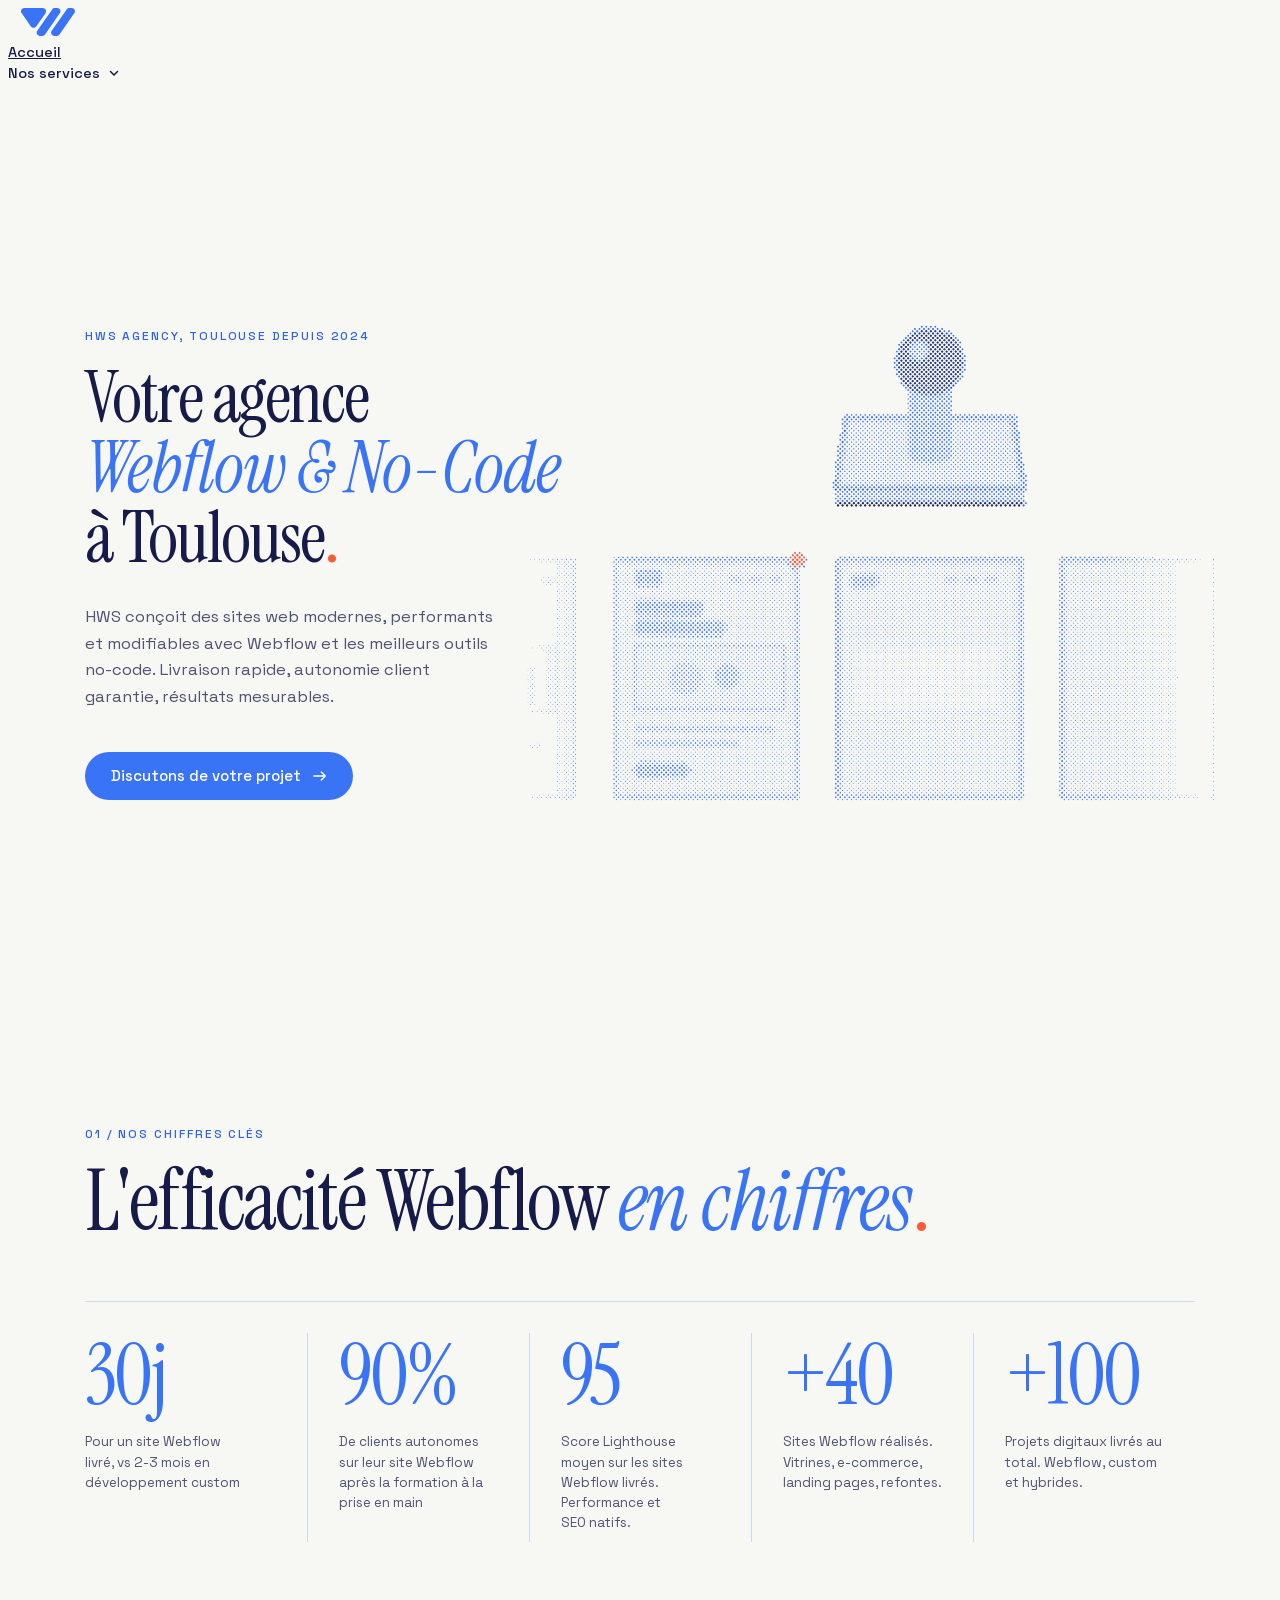
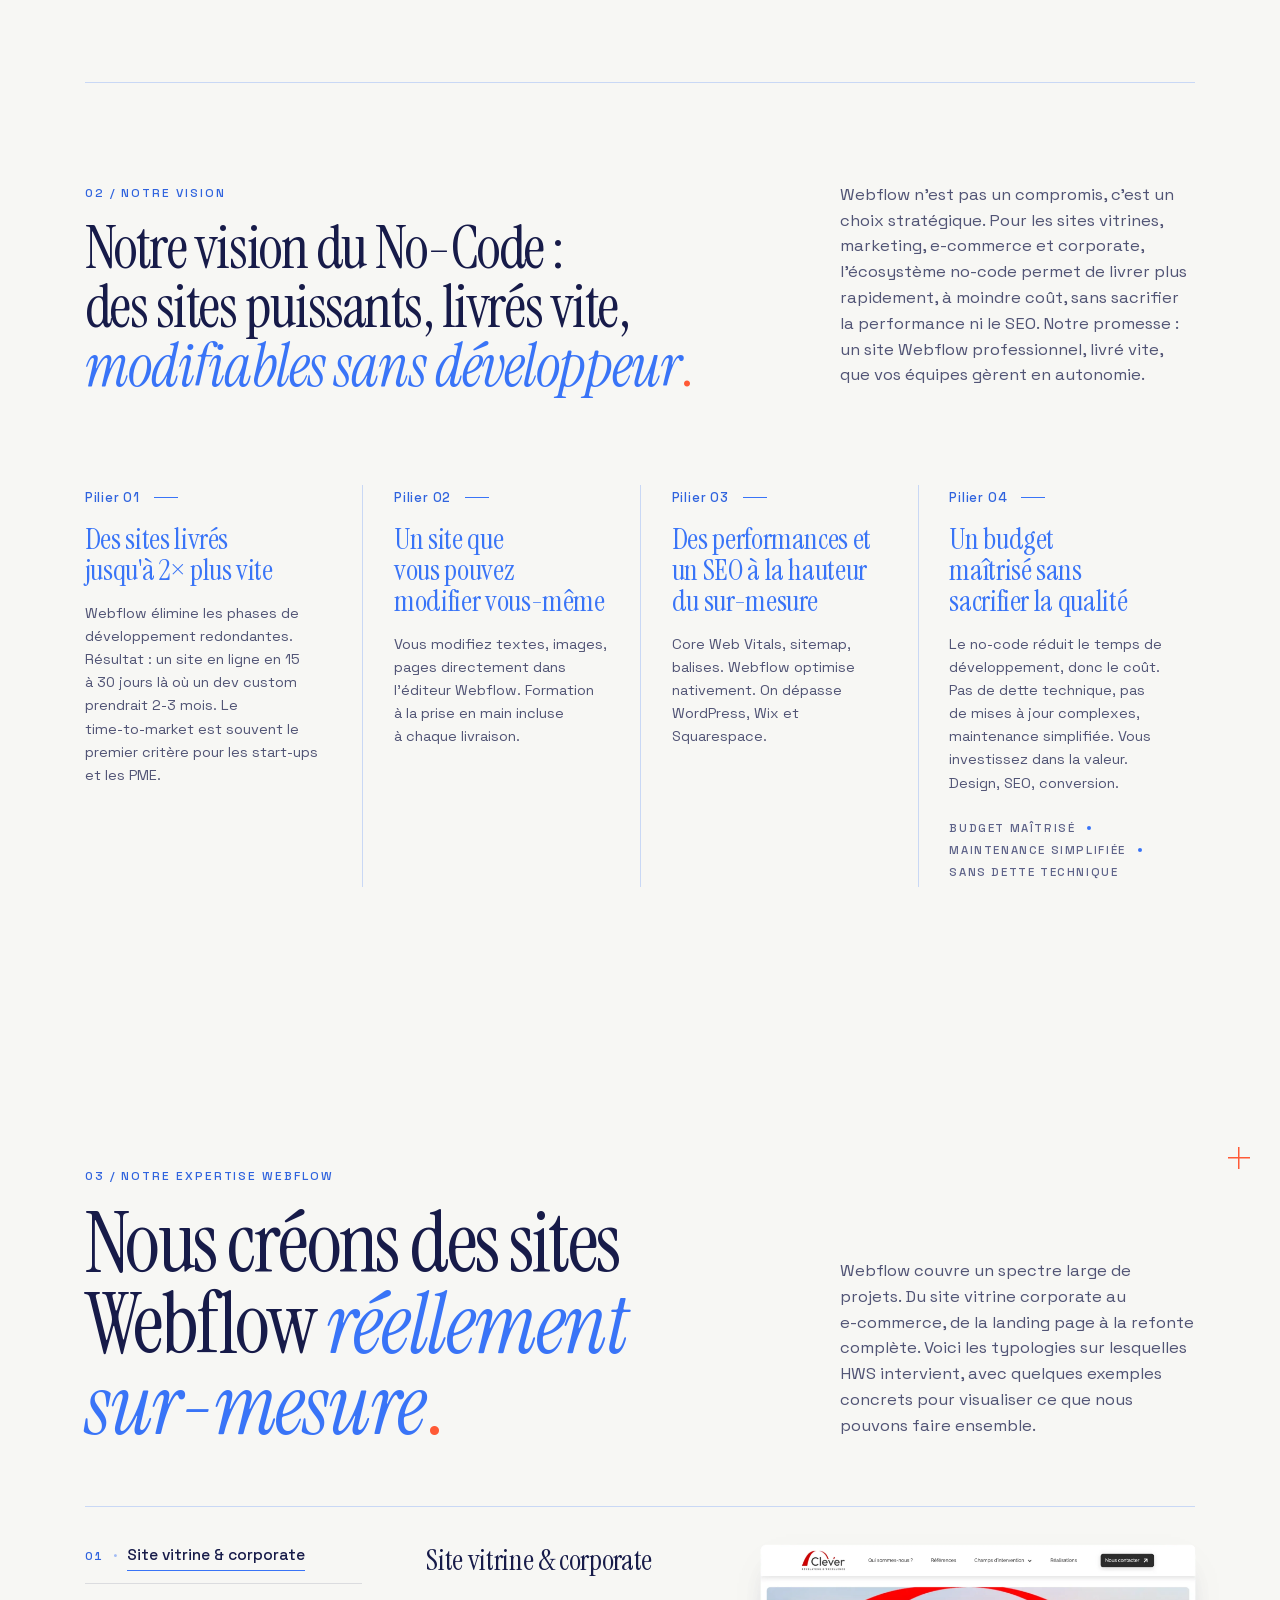
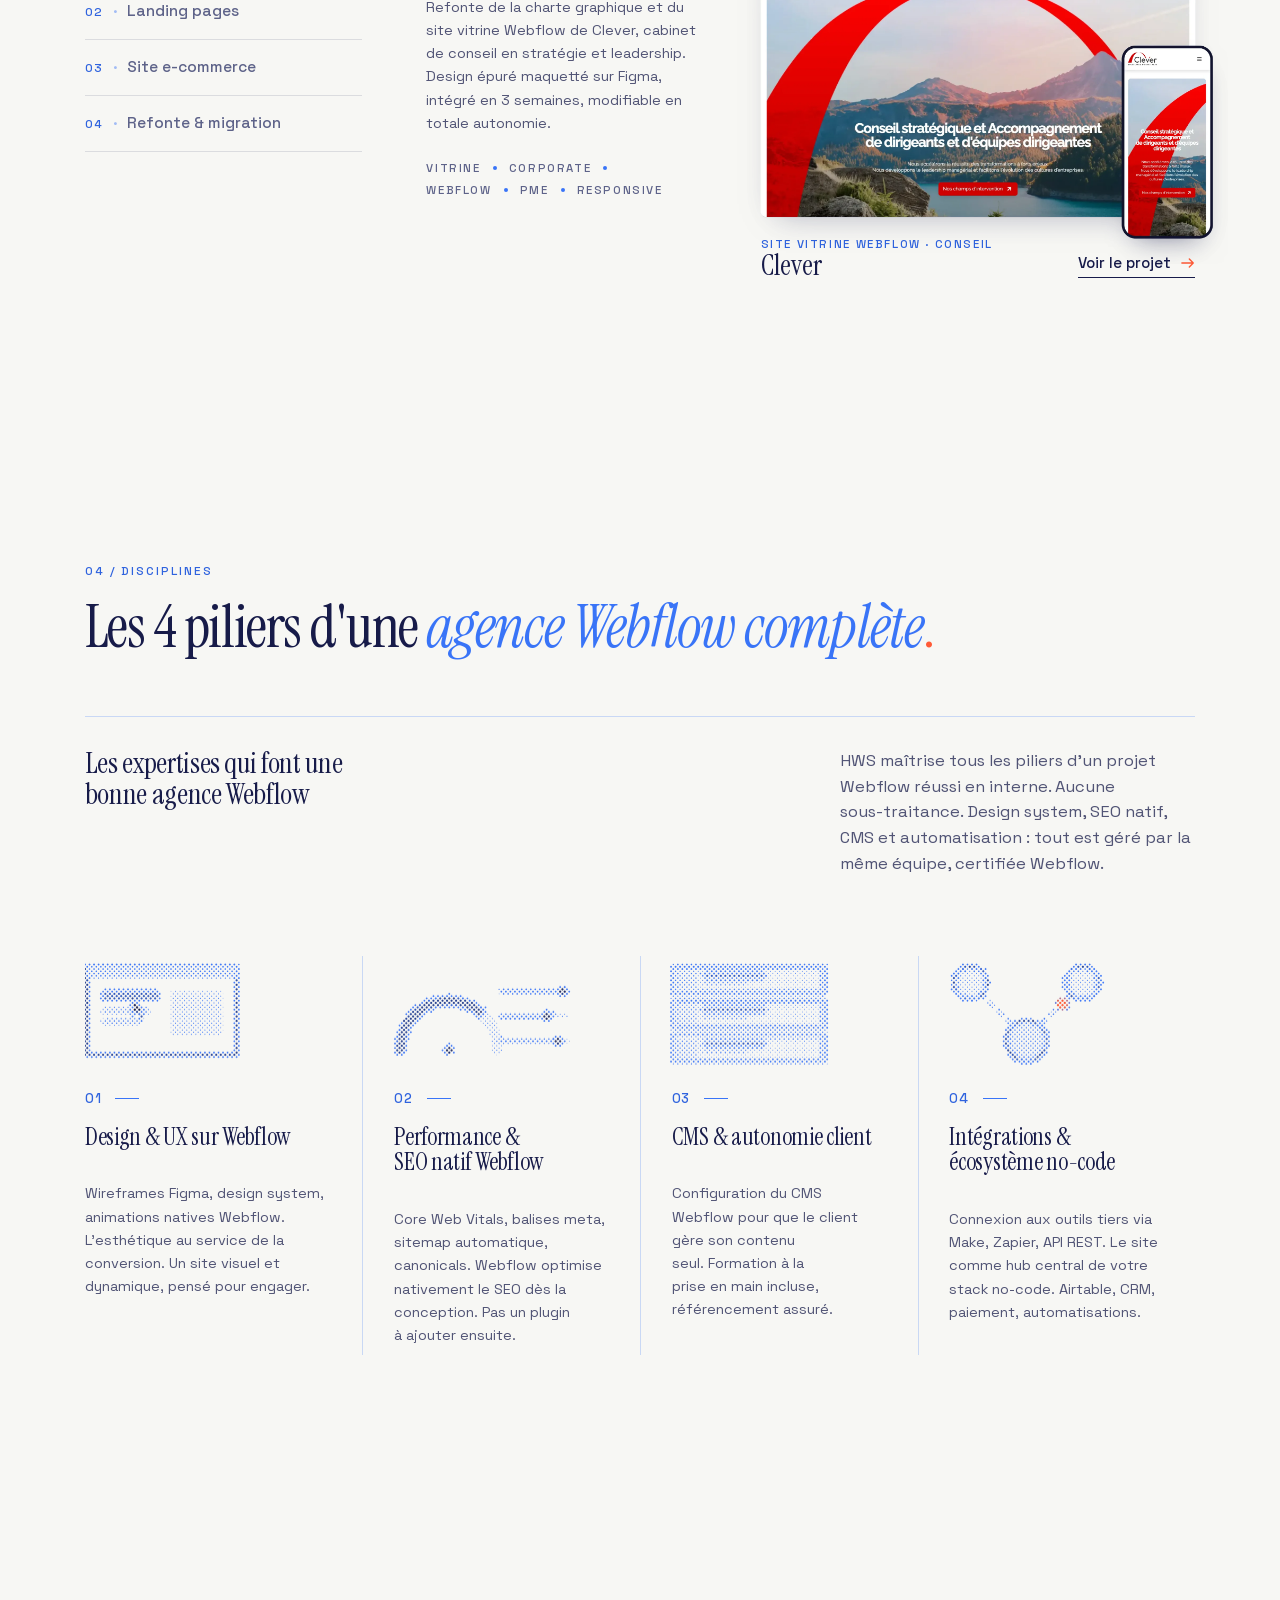
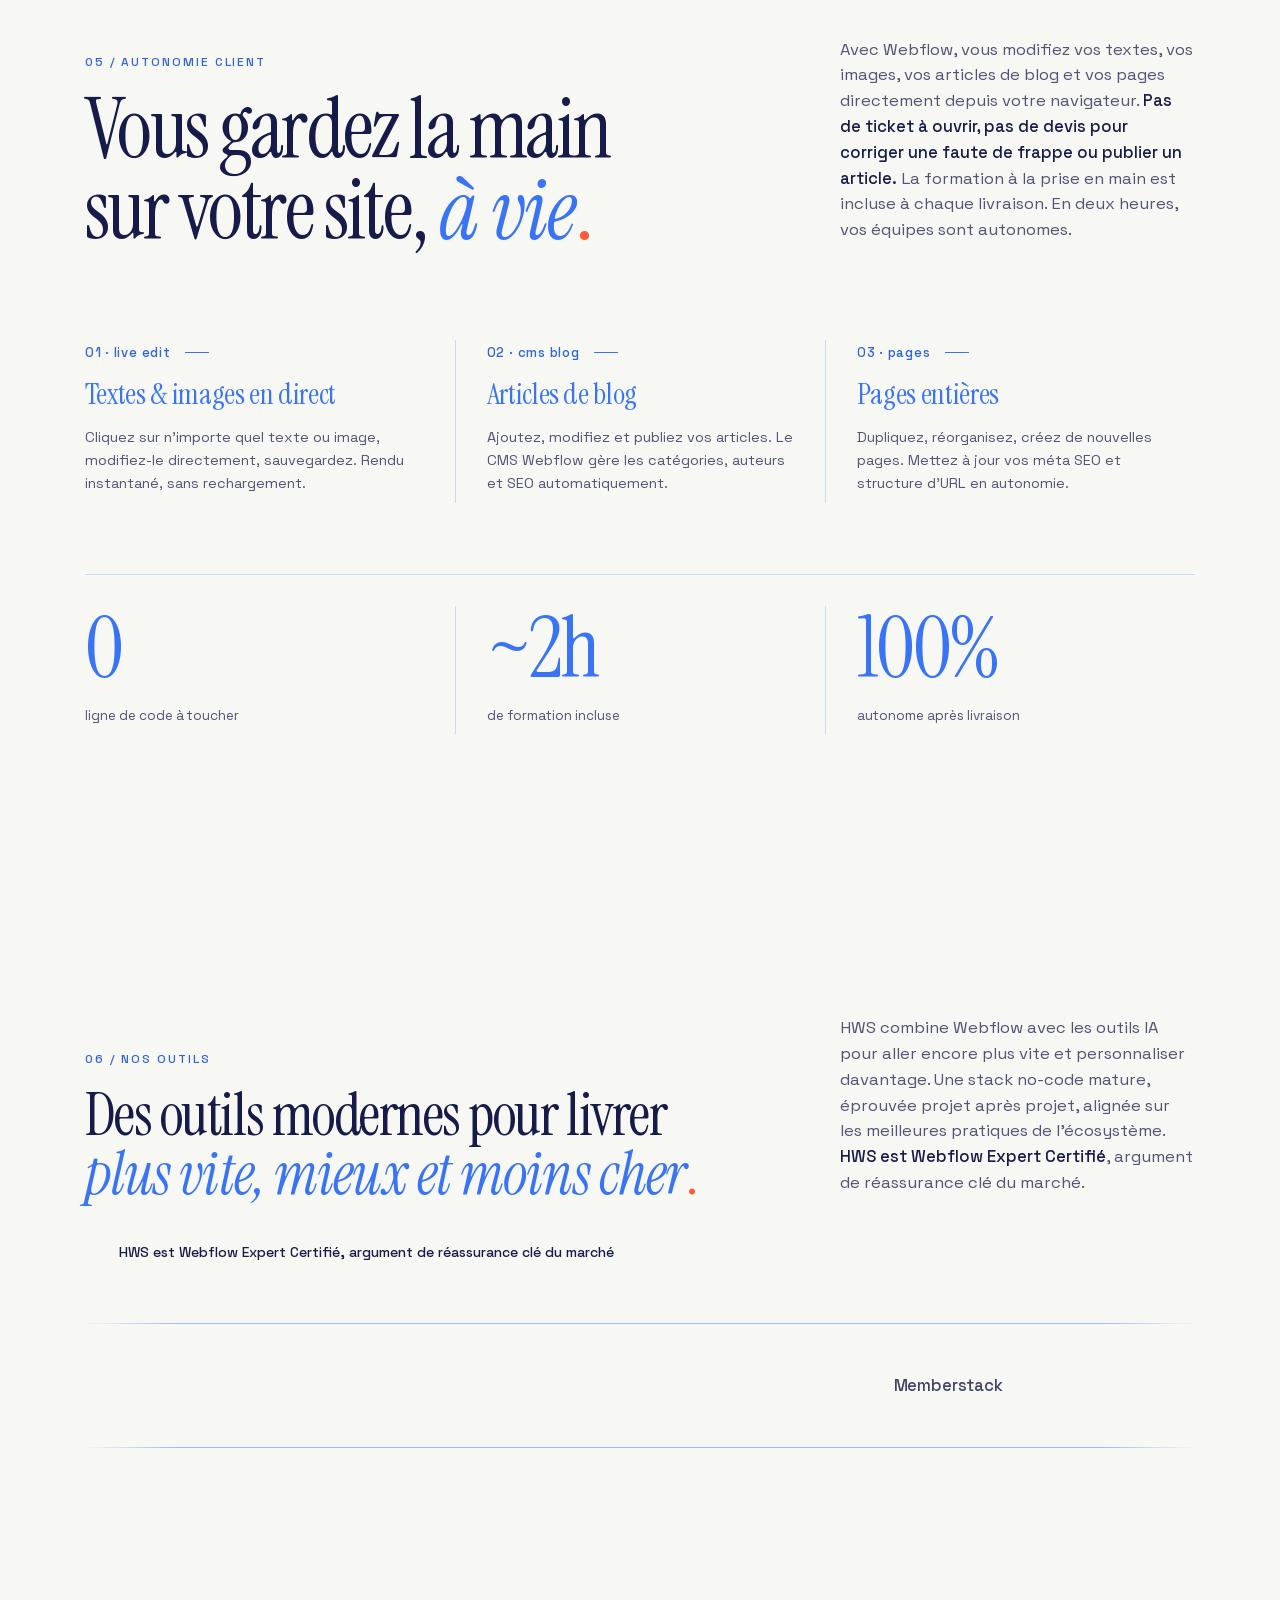
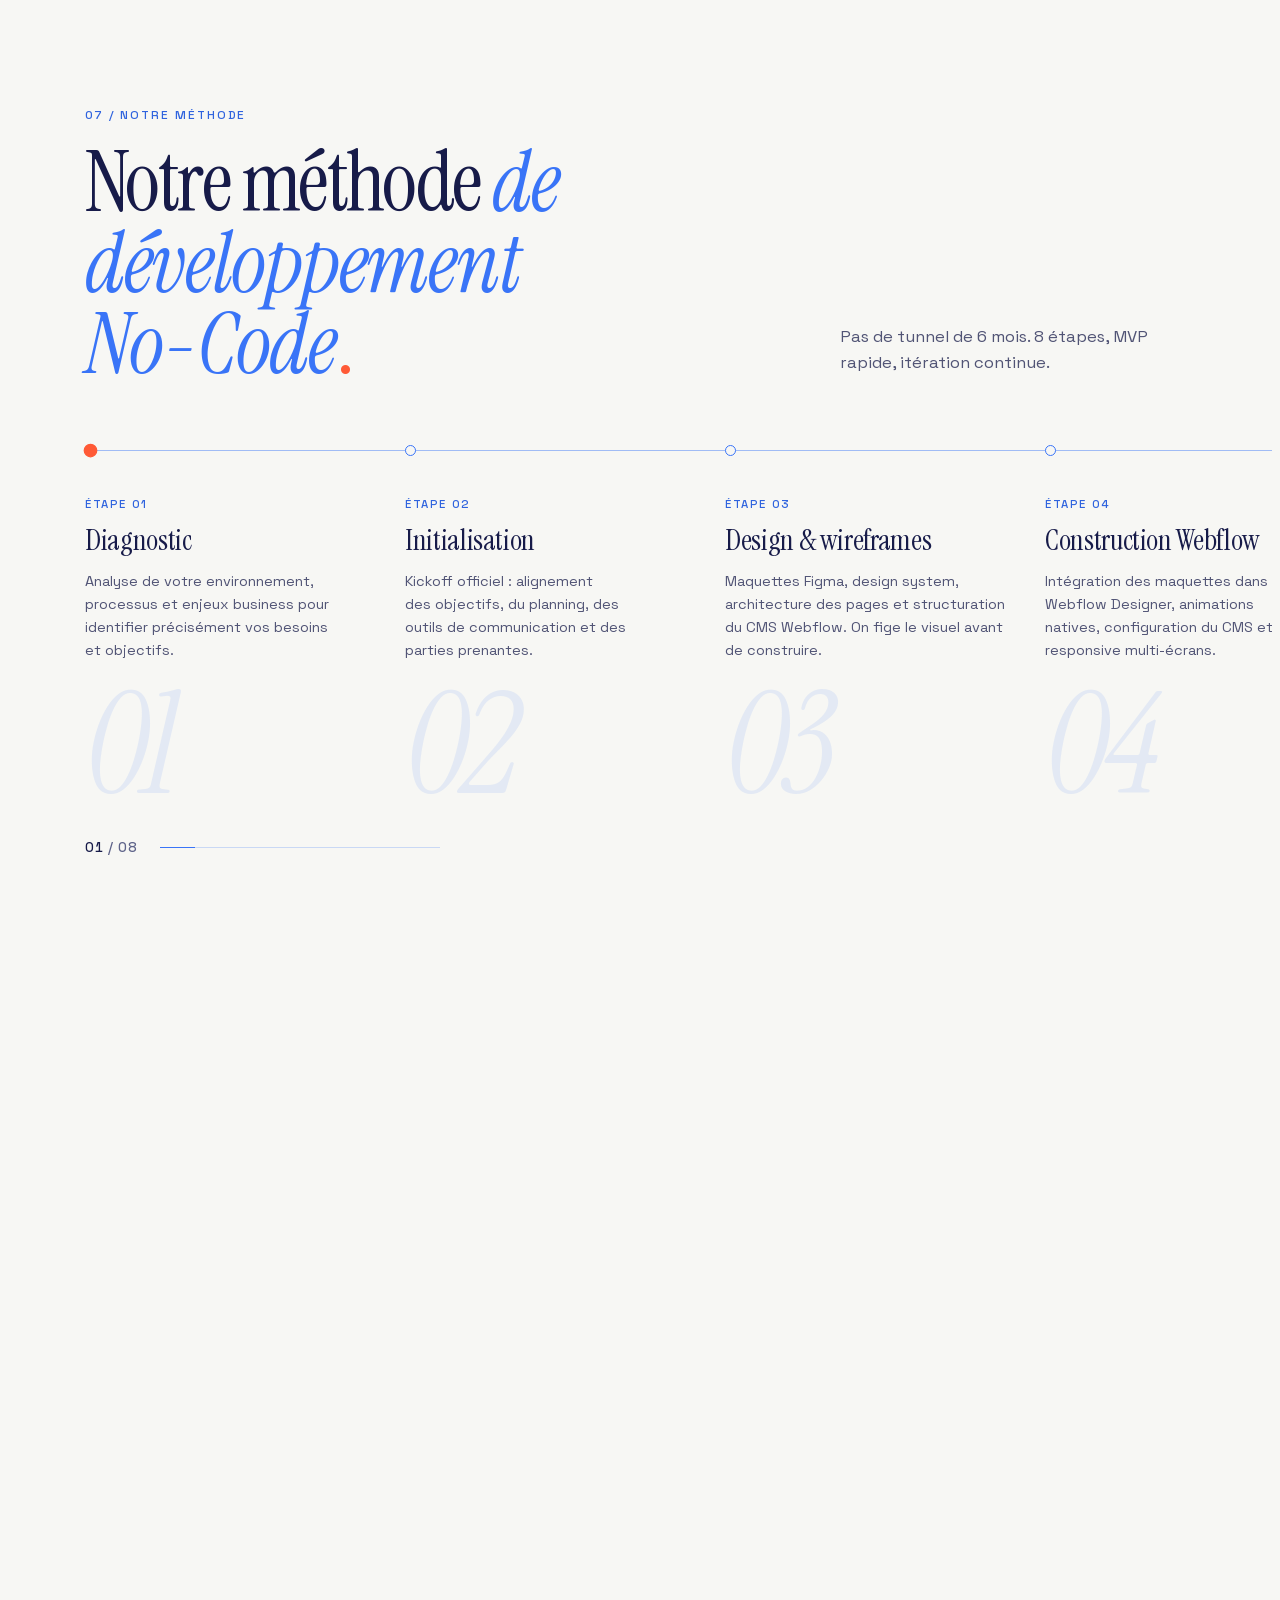
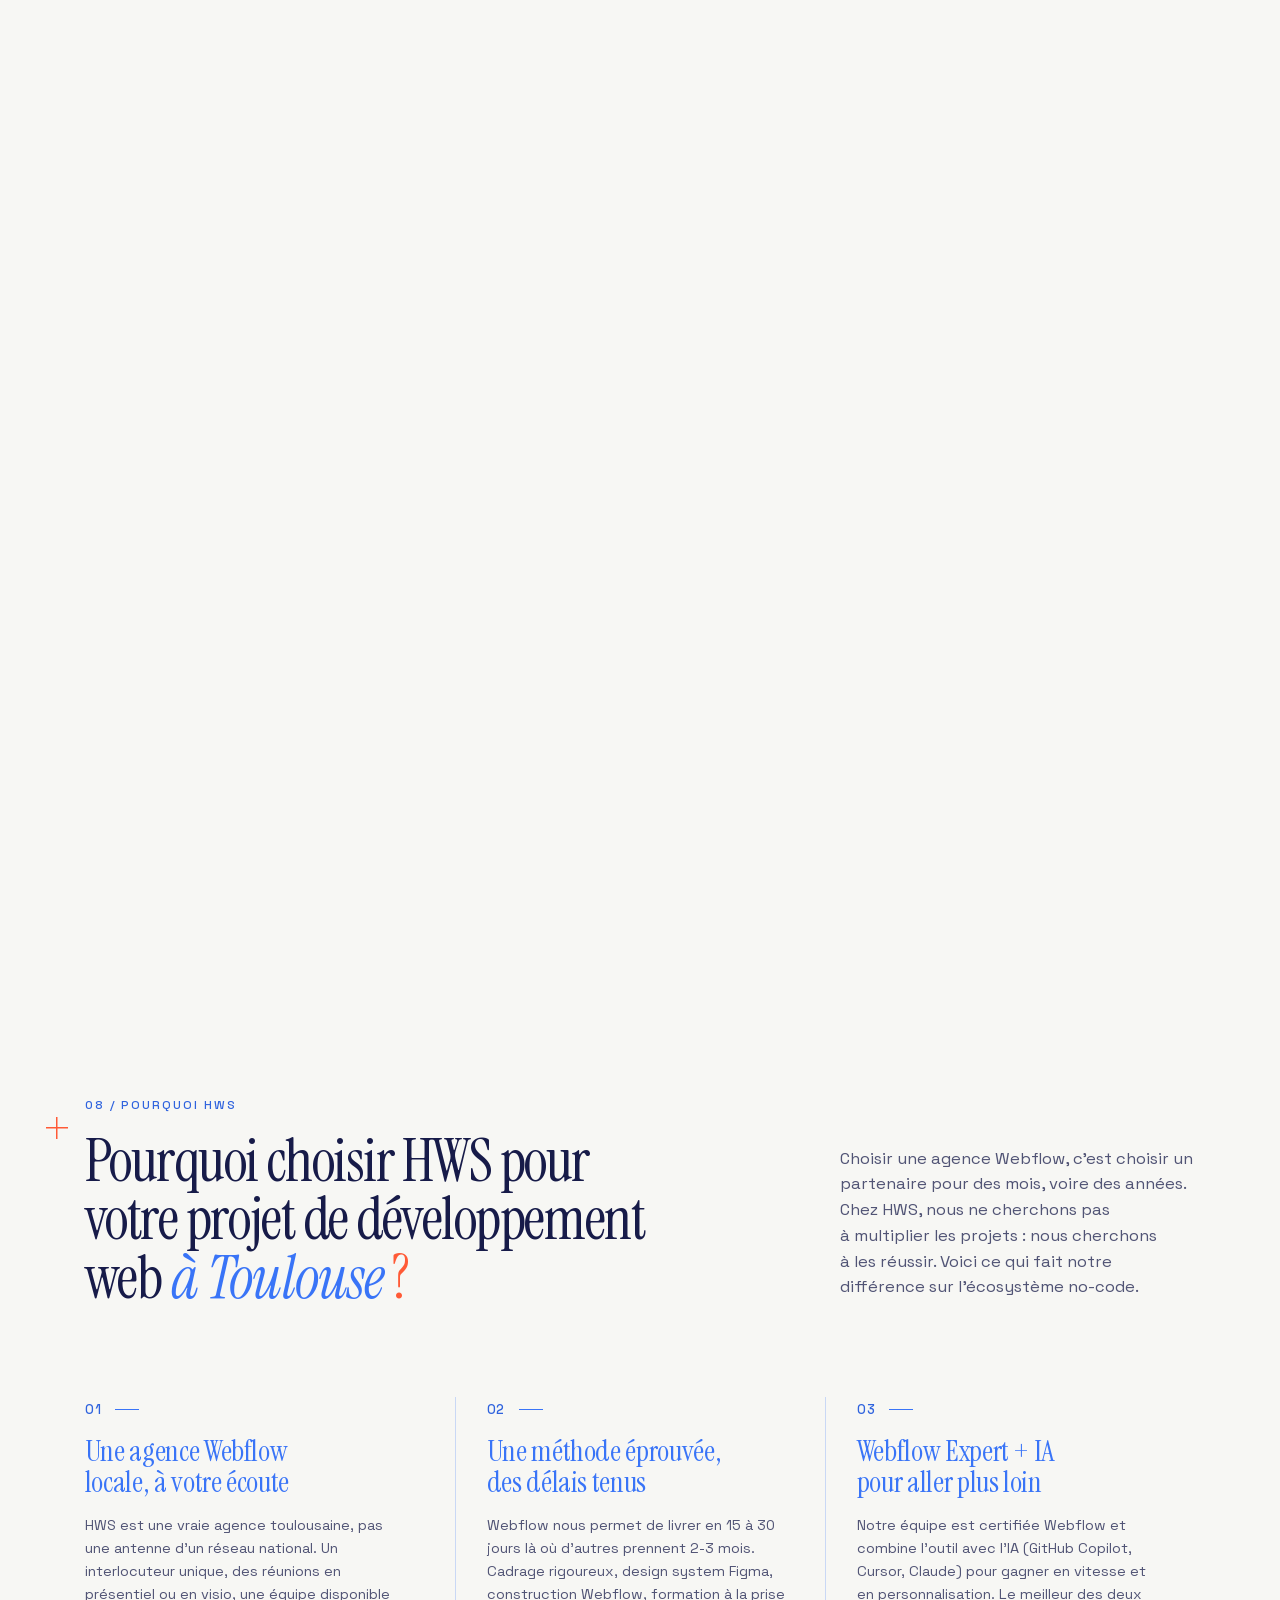
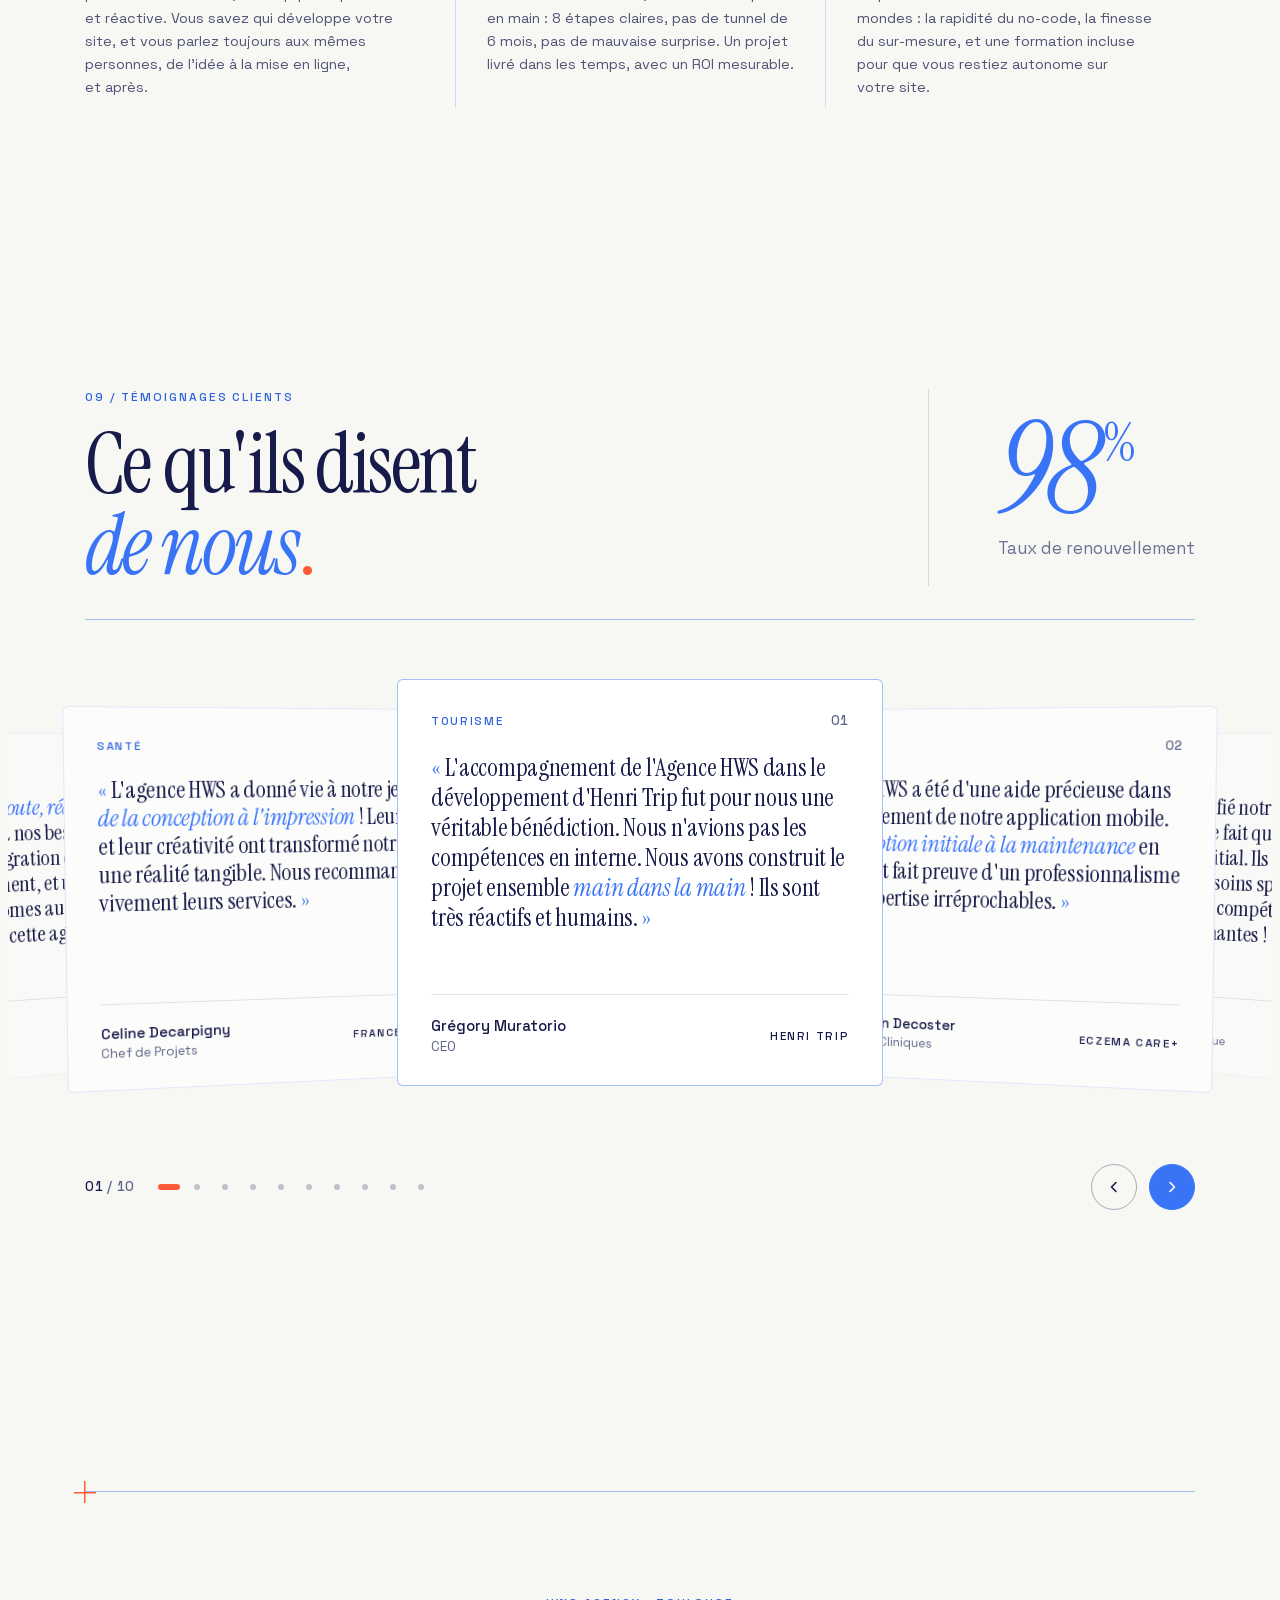
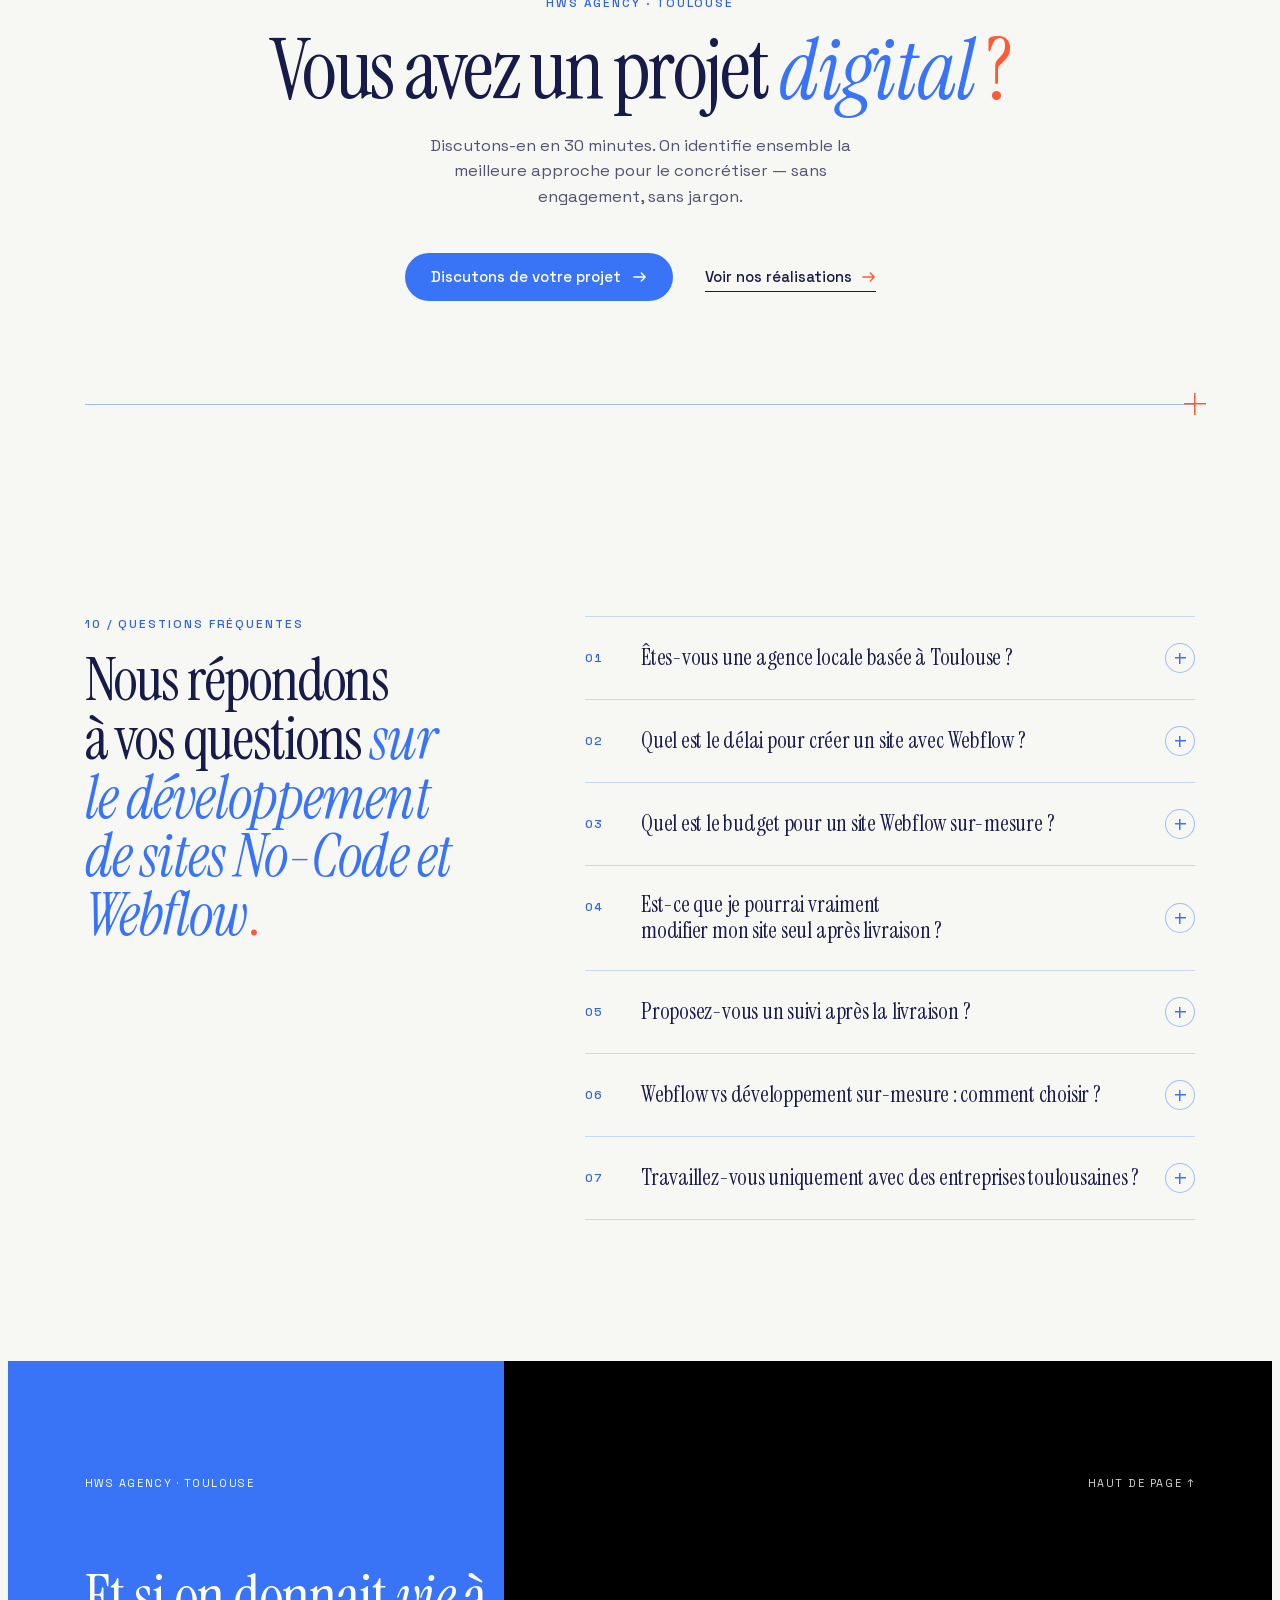
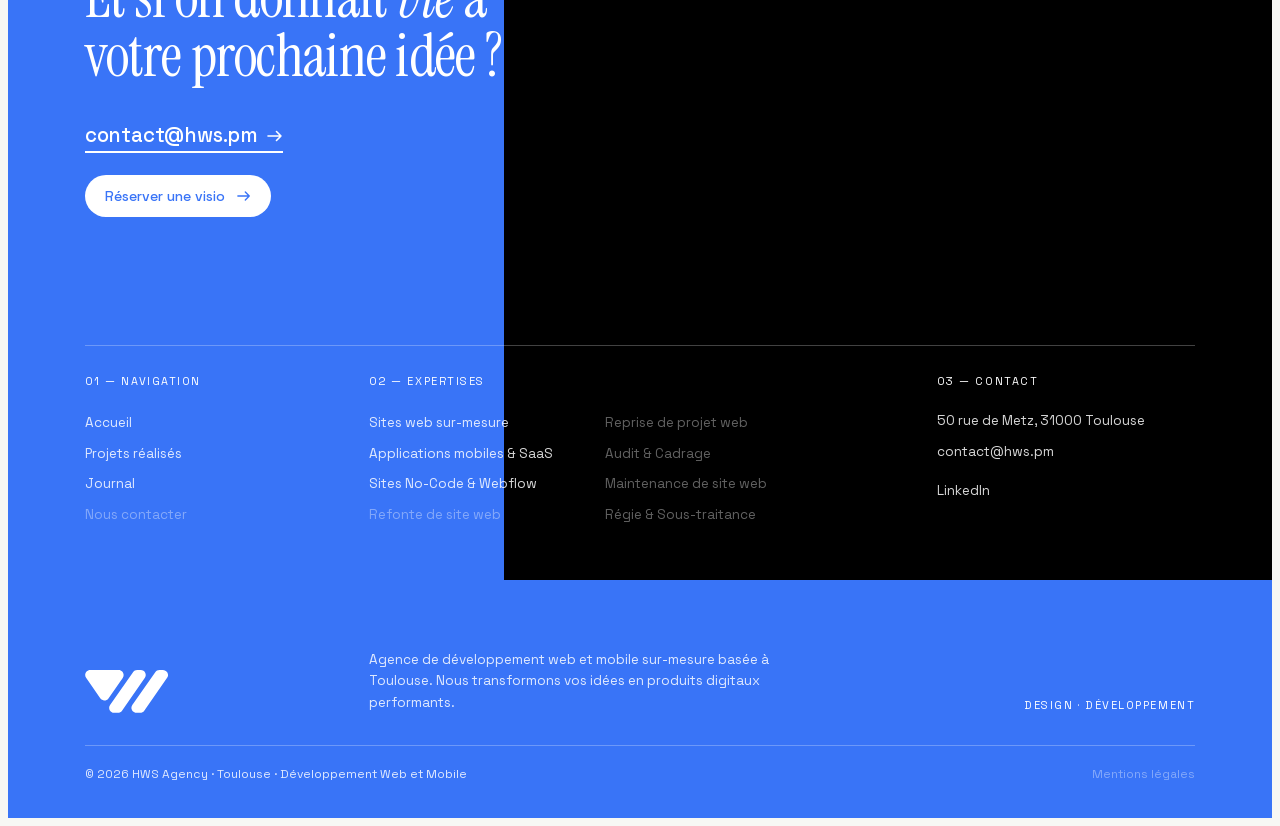
==== commit 3812d9dc: "Pages services : deck de témoignages et visuels de projets composés Co-Authored-By: Claude Opus 5.5 " ====
--- a/service-no-code-2026/index.html
+++ b/service-no-code-2026/index.html
@@ -261,6 +261,7 @@
   @media (min-width: 641px) { .hf26 .hf26-trame { top: 0; right: -4vw; width: min(64vw, 1150px); } }
 </style>
 <script>document.write('<link rel="stylesheet" href="../avis-2026/avis-2026.css?v=' + Date.now() + '">');</script>
+<script>document.write('<link rel="stylesheet" href="../avis-2026/avis-2026-deck.css?v=' + Date.now() + '">');</script>
 <script>document.write('<link rel="stylesheet" href="../systeme-2026/systeme-2026.css?v=' + Date.now() + '">');</script>
 <script>document.write('<link rel="stylesheet" href="../nav-2026/nav-2026.css?v=' + Date.now() + '">');</script>
 <script>document.write('<link rel="stylesheet" href="../service-sur-mesure-2026/sur-mesure-2026.css?v=' + Date.now() + '">');</script>
@@ -337,7 +338,7 @@
           <ul class="sm26-tags"><li>vitrine</li><li>corporate</li><li>webflow</li><li>pme</li><li>responsive</li></ul>
         </div>
         <a class="sm26-projet" href="/projets/clever">
-          <span class="sm26-projet-visuel"><img src="https://cdn.prod.website-files.com/69dcfb36fd8234c89ed6b4dc/6a3278e9551b94d8a0e4fec4_67efef87420094b44a078c31_Presentation%2520Clever.webp" alt="Clever — site vitrine Webflow du cabinet de conseil" loading="lazy" width="1600" height="1000"></span>
+          <span class="sm26-projet-visuel sm26-projet-visuel--compose"><img src="../projets-2026/img/visuels/clever.webp" alt="Clever — site vitrine Webflow du cabinet de conseil" loading="lazy" width="1600" height="1000"></span>
           <span class="sm26-projet-legende"><span class="s26-meta">site vitrine webflow · conseil</span><span class="sm26-projet-nom">Clever</span></span>
           <span class="s26-lien sm26-projet-lien">Voir le projet <svg class="s26-fleche" viewBox="0 0 16 16" aria-hidden="true" focusable="false"><path d="M1 8h13M9.5 3.5 14 8l-4.5 4.5" fill="none" stroke="currentColor" stroke-width="1.6" stroke-linecap="round" stroke-linejoin="round"/></svg></span>
         </a>
@@ -350,7 +351,7 @@
           <ul class="sm26-tags"><li>landing</li><li>conversion</li><li>webflow</li><li>mobile-first</li></ul>
         </div>
         <a class="sm26-projet" href="/projets/bati-services-occitan">
-          <span class="sm26-projet-visuel"><img src="https://cdn.prod.website-files.com/69dcfb36fd8234c89ed6b4dc/6a3276f713bfc49386d4cce9_67eff89a6d784c3ea968bcab_Presentation%2520BSO.webp" alt="Bati Services Occitan — site vitrine Webflow" loading="lazy" width="1600" height="1000"></span>
+          <span class="sm26-projet-visuel sm26-projet-visuel--compose"><img src="../projets-2026/img/visuels/bati-services-occitan.webp" alt="Bati Services Occitan — site vitrine Webflow" loading="lazy" width="1600" height="1000"></span>
           <span class="sm26-projet-legende"><span class="s26-meta">site vitrine webflow · occitanie</span><span class="sm26-projet-nom">Bati Services Occitan</span></span>
           <span class="s26-lien sm26-projet-lien">Voir le projet <svg class="s26-fleche" viewBox="0 0 16 16" aria-hidden="true" focusable="false"><path d="M1 8h13M9.5 3.5 14 8l-4.5 4.5" fill="none" stroke="currentColor" stroke-width="1.6" stroke-linecap="round" stroke-linejoin="round"/></svg></span>
         </a>
@@ -363,7 +364,7 @@
           <ul class="sm26-tags"><li>e-commerce</li><li>webflow</li><li>paiement</li><li>cms</li></ul>
         </div>
         <a class="sm26-projet" href="/projets/le-vieux-mas">
-          <span class="sm26-projet-visuel"><img src="https://cdn.prod.website-files.com/69dcdc0620ab5f37ce8bfd2c/6a476e44c045d7b367317d26_presentation-vieux-mas-1600x1200.jpg" alt="Le Vieux Mas — site vitrine immersif avec réservations en ligne" loading="lazy" width="1600" height="1000"></span>
+          <span class="sm26-projet-visuel sm26-projet-visuel--compose"><img src="../projets-2026/img/visuels/le-vieux-mas.webp" alt="Le Vieux Mas — site vitrine immersif avec réservations en ligne" loading="lazy" width="1600" height="1000"></span>
           <span class="sm26-projet-legende"><span class="s26-meta">site vitrine &amp; réservations · webflow</span><span class="sm26-projet-nom">Le Vieux Mas</span></span>
           <span class="s26-lien sm26-projet-lien">Voir le projet <svg class="s26-fleche" viewBox="0 0 16 16" aria-hidden="true" focusable="false"><path d="M1 8h13M9.5 3.5 14 8l-4.5 4.5" fill="none" stroke="currentColor" stroke-width="1.6" stroke-linecap="round" stroke-linejoin="round"/></svg></span>
         </a>
@@ -376,7 +377,7 @@
           <ul class="sm26-tags"><li>refonte</li><li>migration</li><li>seo</li><li>institutionnel</li></ul>
         </div>
         <a class="sm26-projet" href="/projets/kairos">
-          <span class="sm26-projet-visuel"><img src="https://cdn.prod.website-files.com/69dcfb36fd8234c89ed6b4dc/6a327804f38f0724fd1ba9b2_6842f2f38735a57ef0b33918_Presentation%2520Kairos.png" alt="Kairos — refonte Webflow du site du cabinet de santé" loading="lazy" width="1600" height="1000"></span>
+          <span class="sm26-projet-visuel sm26-projet-visuel--compose"><img src="../projets-2026/img/visuels/kairos.webp" alt="Kairos — refonte Webflow du site du cabinet de santé" loading="lazy" width="1600" height="1000"></span>
           <span class="sm26-projet-legende"><span class="s26-meta">refonte webflow · albi</span><span class="sm26-projet-nom">Kairos</span></span>
           <span class="s26-lien sm26-projet-lien">Voir le projet <svg class="s26-fleche" viewBox="0 0 16 16" aria-hidden="true" focusable="false"><path d="M1 8h13M9.5 3.5 14 8l-4.5 4.5" fill="none" stroke="currentColor" stroke-width="1.6" stroke-linecap="round" stroke-linejoin="round"/></svg></span>
         </a>
@@ -510,8 +511,7 @@
   </div>
 </section>
 
-<section id="testimonials" class="hav" aria-labelledby="hav-titre">
-  <canvas class="hav-trame" aria-hidden="true"></canvas>
+<section id="testimonials" class="hav hav--deck" aria-labelledby="hav-titre">
   <div class="hav-inner">
     <div class="hav-haut">
       <div>
@@ -522,12 +522,10 @@
     </div>
     <div class="hav-carrousel" role="region" aria-roledescription="carrousel" aria-label="Témoignages clients">
       <ul class="hav-liste"><li class="hav-avis" data-i="0"><p class="hav-cat">Tourisme</p><blockquote><p>L'accompagnement de l'Agence HWS dans le développement d'Henri Trip fut pour nous une véritable bénédiction. Nous n'avions pas les compétences en interne. Nous avons construit le projet ensemble <mark>main dans la main</mark> ! Ils sont très réactifs et humains.</p></blockquote><p class="hav-auteur"><span class="hav-nom">Grégory Muratorio</span><span class="hav-poste">CEO — Henri Trip</span></p></li><li class="hav-avis" data-i="1"><p class="hav-cat">Santé</p><blockquote><p>L'équipe HWS a été d'une aide précieuse dans le développement de notre application mobile. <mark>De la conception initiale à la maintenance</mark> en cours, ils ont fait preuve d'un professionnalisme et d'une expertise irréprochables.</p></blockquote><p class="hav-auteur"><span class="hav-nom">Catherine Jean Decoster</span><span class="hav-poste">Chef de Projets Cliniques — Eczema CARE+</span></p></li><li class="hav-avis" data-i="2"><p class="hav-cat">Santé</p><blockquote><p>Nous avons confié notre application à cette équipe, malgré le fait qu'ils ne connaissaient pas le langage initial. Ils l'ont optimisée, adaptée à nos besoins spécifiques et traduite avec succès. Leur compétence et leur efficacité sont impressionnantes !</p></blockquote><p class="hav-auteur"><span class="hav-nom">Apolline Perrois</span><span class="hav-poste">Responsable scientifique — Hemangiom'app</span></p></li><li class="hav-avis" data-i="3"><p class="hav-cat">Jeu &amp; loisirs</p><blockquote><p>Grâce à leur accompagnement notre produit a été <mark>lancé avec succès</mark>. Leur équipe a créé un site internet et nous a formés pour une gestion autonome. L'automatisation des process internes et la mise en place des paiements en ligne ont transformé notre efficacité.</p></blockquote><p class="hav-auteur"><span class="hav-nom">Veronique Robelian</span><span class="hav-poste">CEO — Escapade Game</span></p></li><li class="hav-avis" data-i="4"><p class="hav-cat">Institutionnel</p><blockquote><p>HWS nous a accompagné dans la création d'<mark>une expérience web complète</mark> : site internet sur-mesure, maintenance réactive et vidéos impactantes. Leur professionnalisme et leur créativité ont permis de concrétiser notre vision et de booster notre visibilité en ligne.</p></blockquote><p class="hav-auteur"><span class="hav-nom">Damien Hervouet</span><span class="hav-poste">Directeur Général — Assoc. Mariale d'Entraide</span></p></li><li class="hav-avis" data-i="5"><p class="hav-cat">Commerce</p><blockquote><p>Quel timing et quel talent. <mark>Un site aux petits oignons en 5 semaines</mark> seulement. On est au top ! Merci encore.</p></blockquote><p class="hav-auteur"><span class="hav-nom">Jérôme Fourest</span><span class="hav-poste">Fondateur — Banquiz</span></p></li><li class="hav-avis" data-i="6"><p class="hav-cat">Santé</p><blockquote><p>Nous avons confié la traduction de notre application en arabe à l'agence HWS. Le résultat a dépassé nos attentes, avec <mark>une interface intuitive</mark> et une amélioration notable des performances. Leur équipe de maintenance assure un suivi régulier et réactif.</p></blockquote><p class="hav-auteur"><span class="hav-nom">Loic Vuillemin</span><span class="hav-poste">Urology Product Manager — Uroquest</span></p></li><li class="hav-avis" data-i="7"><p class="hav-cat">Santé</p><blockquote><p>L'équipe d'HWS a insufflé <mark>une nouvelle vie</mark> à notre application ! Leur expertise a permis de la moderniser, de l'optimiser et de la traduire, la rendant accessible à un public international. Grâce à leur maintenance réactive, notre application continue de fonctionner parfaitement.</p></blockquote><p class="hav-auteur"><span class="hav-nom">Aline Stennevin</span><span class="hav-poste">Medical Advisor — Side Once Skin</span></p></li><li class="hav-avis" data-i="8"><p class="hav-cat">Tourisme</p><blockquote><p>L'équipe HWS est <mark>à l'écoute, réactive</mark> et parfaitement attentive à nos besoins. La création du site et la migration du domaine se sont déroulées simplement, et une formation claire nous rend autonomes au quotidien. Je recommande vivement cette agence !</p></blockquote><p class="hav-auteur"><span class="hav-nom">L'équipe du Vieux Mas</span><span class="hav-poste">Direction du parc — Le Vieux Mas</span></p></li><li class="hav-avis" data-i="9"><p class="hav-cat">Santé</p><blockquote><p>L'agence HWS a donné vie à notre jeu de cartes, <mark>de la conception à l'impression</mark> ! Leur expertise et leur créativité ont transformé notre idée en une réalité tangible. Nous recommandons vivement leurs services.</p></blockquote><p class="hav-auteur"><span class="hav-nom">Celine Decarpigny</span><span class="hav-poste">Chef de Projets — France Asso Cancer</span></p></li></ul>
-      <div class="hav-controles">
-        <button type="button" class="hav-btn hav-btn--prec" aria-label="Témoignages précédents"><svg viewBox="0 0 16 16" aria-hidden="true" focusable="false"><path d="M10 3.5 5.5 8l4.5 4.5" fill="none" stroke="currentColor" stroke-width="1.6" stroke-linecap="round" stroke-linejoin="round"/></svg></button>
-        <p class="hav-compteur" aria-hidden="true"><span class="hav-courant">01</span> / <span class="hav-total">05</span></p>
-        <div class="hav-progression" aria-hidden="true"><span></span></div>
-        <button type="button" class="hav-btn hav-btn--suiv" aria-label="Témoignages suivants"><svg viewBox="0 0 16 16" aria-hidden="true" focusable="false"><path d="M6 3.5 10.5 8 6 12.5" fill="none" stroke="currentColor" stroke-width="1.6" stroke-linecap="round" stroke-linejoin="round"/></svg></button>
-        <p class="hav-sr" aria-live="polite"></p>
+      <div class="hav-deck-commandes">
+        <div class="hav-deck-repere"><p class="hav-compteur" aria-hidden="true"><span class="hav-courant">01</span> / <span class="hav-total">10</span></p><div class="hav-points"></div></div>
+        <div class="hav-deck-fleches"><button type="button" class="hav-btn hav-btn--prec" aria-label="Témoignage précédent"><svg viewBox="0 0 16 16" aria-hidden="true" focusable="false"><path d="M10 3.5 5.5 8l4.5 4.5" fill="none" stroke="currentColor" stroke-width="1.6" stroke-linecap="round" stroke-linejoin="round"/></svg></button><button type="button" class="hav-btn hav-btn--suiv" aria-label="Témoignage suivant"><svg viewBox="0 0 16 16" aria-hidden="true" focusable="false"><path d="M6 3.5 10.5 8 6 12.5" fill="none" stroke="currentColor" stroke-width="1.6" stroke-linecap="round" stroke-linejoin="round"/></svg></button></div>
+        <p class="hav-sr hav-deck-annonce" aria-live="polite"></p>
       </div>
     </div>
   </div>
@@ -663,7 +661,7 @@
 
 <!-- End Google Tag Manager (noscript) -->
 <script src="https://cdn.prod.website-files.com/69dcdc0620ab5f37ce8bfd2c%2F689e5ba67671442434f3ca35%2F69ea11ca6c56536cd056b6b6%2Fnav_scroll-2.0.2.js" type="text/javascript"></script><script src="https://cdn.prod.website-files.com/69dcdc0620ab5f37ce8bfd2c%2F689e5ba67671442434f3ca35%2F69ea11cb0d2835a48bca882e%2Fburger_js-2.0.2.js" type="text/javascript"></script><!-- collabcssfix-1.0.1.js retiré : remplacé par collab-2026 --><!-- collablabelfix-1.0.2.js retiré : remplacé par collab-2026 --><script src="https://cdn.prod.website-files.com/69dcdc0620ab5f37ce8bfd2c%2F689e5ba67671442434f3ca35%2F69ea1634984fbeb99985f67d%2Ftesti_css-1.0.1.js" type="text/javascript"></script><script src="https://cdn.prod.website-files.com/69dcdc0620ab5f37ce8bfd2c%2F689e5ba67671442434f3ca35%2F6a27eaf8fa90727c4f1b116b%2Fhws_counter_animate-1.0.0.js" type="text/javascript"></script><script src="https://cdn.prod.website-files.com/69dcdc0620ab5f37ce8bfd2c%2F689e5ba67671442434f3ca35%2F6a4cef18d84119ed0a330712%2Ftesti_links-1.0.0.js" type="text/javascript"></script><script src="https://cdn.prod.website-files.com/69dcdc0620ab5f37ce8bfd2c%2F689e5ba67671442434f3ca35%2F69dceeed7a08b24d131f98a1%2Ftagline_cycle-1.0.0.js" type="text/javascript"></script><!-- collabjs-1.2.0.js retiré : remplacé par collab-2026 --><!-- collabcursors-1.3.0.js retiré : remplacé par collab-2026 --><!-- collabtypewriter-1.0.0.js retiré : remplacé par collab-2026 --><!-- collablabelfix-1.0.2.js retiré : remplacé par collab-2026 --><script src="https://cdn.prod.website-files.com/69dcdc0620ab5f37ce8bfd2c%2F689e5ba67671442434f3ca35%2F69eb7fbbe92001ded472bfa0%2Fhws_scroll_animations-1.1.0.js" type="text/javascript"></script><script>document.write('<script src="../footer-2026/footer-2026-puzzle.js?v=' + Date.now() + '" defer><\/script>');
-  document.write('<script src="../avis-2026/avis-2026-bulles.js?v=' + Date.now() + '" defer><\/script>');
+  document.write('<script src="../avis-2026/avis-2026-deck.js?v=' + Date.now() + '" defer><\/script>');
   document.write('<script src="../nav-2026/nav-2026.js?v=' + Date.now() + '" defer><\/script>');
   document.write('<script src="../systeme-2026/systeme-2026.js?v=' + Date.now() + '" defer><\/script>');
   document.write('<script src="../systeme-2026/trame-2026.js?v=' + Date.now() + '" defer><\/script>');
--- a/avis-2026/avis-2026-deck.css
+++ b/avis-2026/avis-2026-deck.css
@@ -0,0 +1,237 @@
+/* HWS Agency 2026 — section « Témoignages », variante « deck » (d'après le principe du Quote Deck de Scrolltide).
+   Un avis au centre, à plat et lisible ; ses voisins de part et d'autre, inclinés en perspective et estompés,
+   sur une boucle sans fin. Navigation : flèches, repères, clic sur un voisin, glissé, clavier.
+   Adapté au système HWS 2026 : feuilles blanches à filet bleu sur l'ivoire (pas de couleurs pastel, pas d'ombre),
+   citation en Instrument Serif, l'expression <mark> de chaque avis en italique bleu (les mots ne changent pas),
+   repère de l'avis courant en corail (règle de l'étincelle : l'étape en cours).
+   S'active par la classe .hav--deck sur la section ; charger APRÈS avis-2026.css et home-2026-systeme.css.
+   Sans JavaScript : les dix feuilles se lisent dans une rangée qui défile au doigt. Tout est préfixé .hav--deck. */
+
+.hav--deck {
+  --deck-l: clamp(320px, 38vw, 580px);    /* largeur d'une feuille */
+  --deck-pas: 0.76;                        /* écart entre deux feuilles, en fraction de largeur */
+  --deck-ease: cubic-bezier(0.2, 0.7, 0.2, 1);
+  --deck-duree: 0.75s;
+  --deck-blanc: #FFFFFF;
+  --deck-filet: rgba(57, 116, 247, 0.24);
+  --deck-filet-fort: rgba(57, 116, 247, 0.45);
+  --deck-gris: #5E6389;
+  --deck-bleu-texte: #2F63DE;
+}
+
+/* ── La scène ── */
+html .hav--deck .hav-liste {
+  position: relative;
+  display: block;
+  padding-top: 0;
+  margin-top: var(--ecart-contenu, 56px);
+}
+.hav--deck.hav--deck-pret .hav-liste {
+  height: var(--deck-h, 520px);
+  perspective: 1700px;
+  perspective-origin: 50% 40%;
+  touch-action: pan-y;
+  user-select: none;
+  -webkit-user-select: none;
+  cursor: grab;
+}
+.hav--deck.hav--deck-pret .hav-liste.is-glisse { cursor: grabbing; }
+.hav--deck .hav-liste:focus-visible { outline: 2px solid var(--hav-bleu); outline-offset: 12px; border-radius: 6px; }
+
+/* ── Une feuille ── */
+html .hav--deck .hav-avis,
+html .hav--deck .hav-avis:nth-child(2n),
+html .hav--deck .hav-avis:nth-child(odd) {
+  display: flex;
+  flex-direction: column;
+  width: var(--deck-l);
+  padding: clamp(26px, 2.5vw, 42px) clamp(26px, 2.6vw, 44px) clamp(24px, 2.2vw, 36px);
+  border: 1px solid var(--deck-filet);
+  border-left: 1px solid var(--deck-filet);
+  border-radius: 6px;
+  background: var(--deck-blanc);
+  opacity: 1;
+  transform: none;
+}
+.hav--deck.hav--deck-pret .hav-avis {
+  position: absolute;
+  top: 0;
+  left: 50%;
+  height: var(--deck-carte-h, auto);
+  margin-left: calc(var(--deck-l) / -2);
+  transform-origin: 50% 50%;
+  backface-visibility: hidden;
+  will-change: transform, opacity;
+  transition: transform var(--deck-duree) var(--deck-ease), opacity var(--deck-duree) var(--deck-ease), border-color 0.3s;
+}
+.hav--deck .hav-liste.is-glisse .hav-avis,
+.hav--deck .hav-liste.is-glisse .hav-avis::after { transition: none; }
+/* Les feuilles restent opaques (celle de devant cache celles de derrière) ; l'éloignement se lit par un voile
+   couleur ivoire posé sur la feuille, dont l'intensité vient du script (--voile, 0 = net). */
+.hav--deck.hav--deck-pret .hav-avis::after {
+  content: "";
+  position: absolute;
+  inset: -1px;
+  border-radius: 6px;
+  background: var(--hav-casse, #F7F7F4);
+  opacity: var(--voile, 0);
+  pointer-events: none;
+  transition: opacity var(--deck-duree) var(--deck-ease);
+}
+.hav--deck .hav-avis.is-voisin { cursor: pointer; }
+.hav--deck .hav-avis.is-loin { pointer-events: none; }
+.hav--deck .hav-avis.is-actif { cursor: auto; user-select: text; -webkit-user-select: text; }
+
+/* Avec le script, la feuille visible est un enveloppe intérieure (.hav-deck-feuille) : le <li> porte la place
+   dans le deck, la feuille porte l'inclinaison au survol. Même effet que la photo des fondateurs (section 01) :
+   la feuille s'incline vers le curseur (5° au plus), une lueur suit le curseur à sa surface, un filet de lumière
+   borde la feuille, et une ombre douce se décale à l'opposé de l'inclinaison. Souris seulement. */
+html .hav--deck.hav--deck-pret .hav-avis:nth-child(n) { display: block; padding: 0; border: 0; background: none; }
+.hav--deck .hav-deck-feuille {
+  position: relative;
+  display: flex;
+  flex-direction: column;
+  height: 100%;
+  padding: clamp(26px, 2.5vw, 42px) clamp(26px, 2.6vw, 44px) clamp(24px, 2.2vw, 36px);
+  border: 1px solid var(--deck-filet);
+  border-radius: 6px;
+  background: var(--deck-blanc);
+  transform-origin: 50% 50%;
+  backface-visibility: hidden;
+  transition: border-color 0.3s;
+}
+.hav--deck .hav-deck-feuille > :not(.hav-deck-reflet) { position: relative; z-index: 1; }
+.hav--deck .hav-avis.is-voisin:hover .hav-deck-feuille,
+.hav--deck .hav-avis.is-actif .hav-deck-feuille { border-color: var(--deck-filet-fort); }
+.hav--deck .hav-deck-reflet {
+  position: absolute;
+  inset: 0;
+  z-index: 0;
+  border-radius: inherit;
+  pointer-events: none;
+  opacity: var(--go, 0);
+  background:
+    radial-gradient(circle at var(--gx, 50%) var(--gy, 50%), rgba(57, 116, 247, 0.11), rgba(57, 116, 247, 0.04) 28%, rgba(57, 116, 247, 0) 58%),
+    linear-gradient(115deg, rgba(57, 116, 247, 0) 32%, rgba(57, 116, 247, 0.045) 47%, rgba(57, 116, 247, 0) 62%);
+  box-shadow: inset 0 0 0 1px rgba(57, 116, 247, 0.18), inset 0 1px 0 rgba(255, 255, 255, 0.9);
+}
+
+/* En-tête de la feuille : catégorie à gauche, numéro à deux chiffres à droite */
+.hav--deck .hav-deck-tete { display: flex; align-items: baseline; justify-content: space-between; gap: 16px; }
+html .hav--deck .hav-cat { font-size: 11.5px; font-weight: 500; letter-spacing: 0.14em; color: var(--deck-bleu-texte); }
+.hav--deck .hav-deck-num { flex: none; font-size: 13px; font-weight: 500; letter-spacing: 0.06em; color: var(--deck-gris); font-variant-numeric: tabular-nums; }
+
+/* Citation : serif, l'expression marquée en italique bleu */
+html .hav--deck .hav-avis blockquote { margin: clamp(20px, 1.9vw, 30px) 0 clamp(24px, 2.2vw, 36px); padding: 0; }
+html .hav--deck .hav-avis blockquote::before { content: none; }
+html .hav--deck .hav-avis blockquote p {
+  max-width: none;
+  font-family: var(--hav-serif);
+  font-size: clamp(21px, 1.95vw, 31px);
+  line-height: 1.2;
+  letter-spacing: -0.012em;
+  color: var(--hav-nuit);
+  text-wrap: pretty;
+}
+.hav--deck .hav-avis blockquote p::before { content: "« "; color: var(--hav-bleu); }
+.hav--deck .hav-avis blockquote p::after { content: " »"; color: var(--hav-bleu); }
+.hav--deck .hav-avis mark { background: none; color: var(--hav-bleu); font-style: italic; }
+
+/* Attribution : filet, puis nom ; poste et entreprise dessous, discrets */
+html .hav--deck .hav-auteur {
+  margin: auto 0 0;
+  padding-top: clamp(18px, 1.6vw, 24px);
+  border-top: 1px solid rgba(23, 27, 73, 0.12);
+  background: none;
+  display: grid;
+  grid-template-columns: minmax(0, 1fr) auto;
+  align-items: baseline;
+  column-gap: 16px;
+  row-gap: 3px;
+}
+html .hav--deck .hav-nom { font-size: 15px; font-weight: 500; color: var(--hav-nuit); }
+html .hav--deck .hav-poste { grid-column: 1; font-size: 13.5px; line-height: 1.4; color: var(--deck-gris); }
+.hav--deck .hav-entreprise {
+  grid-column: 2;
+  grid-row: 1 / span 2;
+  align-self: center;
+  font-size: 11.5px;
+  font-weight: 500;
+  letter-spacing: 0.14em;
+  text-transform: uppercase;
+  color: var(--hav-nuit);
+  text-align: right;
+}
+
+/* ── Commandes : compteur et repères à gauche, flèches à droite ── */
+.hav--deck .hav-deck-commandes {
+  margin-top: clamp(36px, 3.4vw, 56px);
+  display: flex;
+  align-items: center;
+  justify-content: space-between;
+  gap: 24px;
+}
+.hav--deck:not(.hav--deck-pret) .hav-deck-commandes { display: none; }
+.hav--deck .hav-deck-repere { display: flex; align-items: center; gap: 22px; min-width: 0; }
+.hav--deck .hav-compteur { font-size: 13px; font-weight: 500; letter-spacing: 0.06em; color: var(--deck-gris); font-variant-numeric: tabular-nums; white-space: nowrap; }
+.hav--deck .hav-courant { color: var(--hav-nuit); }
+.hav--deck .hav-points { display: flex; align-items: center; gap: 4px; }
+.hav--deck .hav-point-btn {
+  position: relative;
+  display: grid;
+  place-items: center;
+  width: 24px;
+  height: 36px;
+  padding: 0;
+  border: 0;
+  background: none;
+  cursor: pointer;
+}
+/* Repère : un point ; l'avis courant devient un trait corail qui s'étire depuis le point (transform seul) */
+.hav--deck .hav-point-btn::before,
+.hav--deck .hav-point-btn::after {
+  content: "";
+  grid-area: 1 / 1;
+  height: 6px;
+  border-radius: 999px;
+}
+.hav--deck .hav-point-btn::before { width: 6px; background: rgba(23, 27, 73, 0.24); transition: opacity 0.3s, background-color 0.3s; }
+.hav--deck .hav-point-btn::after { width: 22px; background: var(--hav-corail); opacity: 0; transform: scaleX(0.27); transition: transform 0.45s var(--deck-ease), opacity 0.3s; }
+.hav--deck .hav-point-btn:hover::before { background: rgba(23, 27, 73, 0.5); }
+.hav--deck .hav-point-btn[aria-current="true"]::before { opacity: 0; }
+.hav--deck .hav-point-btn[aria-current="true"]::after { opacity: 1; transform: none; }
+.hav--deck .hav-deck-fleches { display: flex; gap: 12px; flex: none; }
+.hav--deck .hav-btn:focus-visible, .hav--deck .hav-point-btn:focus-visible { outline: 2px solid var(--hav-bleu); outline-offset: 3px; border-radius: 999px; }
+
+/* ── Sans JavaScript : une rangée de feuilles qui défile ── */
+.hav--deck:not(.hav--deck-pret) .hav-liste {
+  display: flex;
+  gap: 20px;
+  overflow-x: auto;
+  scroll-snap-type: x mandatory;
+  padding-bottom: 12px;
+}
+.hav--deck:not(.hav--deck-pret) .hav-avis { flex: none; scroll-snap-align: start; }
+
+@media (prefers-reduced-motion: reduce) {
+  .hav--deck { --deck-duree: 0.01ms; }
+  .hav--deck .hav-point-btn::before, .hav--deck .hav-point-btn::after { transition: none; }
+}
+
+/* ── Tablette ── */
+@media (max-width: 900px) {
+  .hav--deck { --deck-l: min(64vw, 480px); --deck-pas: 0.82; }
+}
+/* ── Mobile : une feuille presque pleine largeur, un voisin qui dépasse de chaque côté ── */
+@media (max-width: 640px) {
+  .hav--deck { --deck-l: min(80vw, 400px); --deck-pas: 0.94; }
+  html .hav--deck .hav-avis blockquote p { font-size: clamp(20px, 5.4vw, 23px); }
+  html .hav--deck .hav-auteur { grid-template-columns: minmax(0, 1fr); }
+  .hav--deck .hav-entreprise { grid-column: 1; grid-row: auto; text-align: left; margin-top: 6px; }
+  .hav--deck .hav-deck-commandes { flex-direction: column-reverse; align-items: stretch; gap: 20px; }
+  .hav--deck .hav-deck-fleches { justify-content: center; }
+  .hav--deck .hav-deck-repere { justify-content: center; }
+  .hav--deck .hav-point-btn { height: 44px; }
+  .hav--deck .hav-points { gap: 0; }
+  .hav--deck .hav-btn { width: 48px; height: 48px; }
+}
--- a/service-sur-mesure-2026/sur-mesure-2026.css
+++ b/service-sur-mesure-2026/sur-mesure-2026.css
@@ -143,6 +143,9 @@
 }
 .sm26-projet-visuel img { position: absolute; inset: 0; width: 100%; height: 100%; object-fit: cover; transition: transform 0.9s var(--ease); }
 .sm26-projet:hover .sm26-projet-visuel img { transform: scale(1.025); }
+/* Visuel composé (projets-2026/img/visuels) : fond transparent, appareils qui débordent du cadre 16/10 comme sur la home */
+.sm26-projet-visuel--compose { overflow: visible; background: none; border-radius: 0; }
+.sm26-projet-visuel--compose img { inset: auto; left: -7.5%; top: -6.5%; width: 115%; height: auto; object-fit: contain; }
 .sm26-projet-legende { display: grid; grid-template-columns: minmax(0, 1fr) auto; column-gap: 24px; align-items: end; margin-top: 20px; }
 .sm26-projet-legende .s26-meta { grid-column: 1 / -1; }
 .sm26-projet-cat { margin-top: 10px; grid-column: 1; font-size: 13.5px; color: var(--c-gris); }
